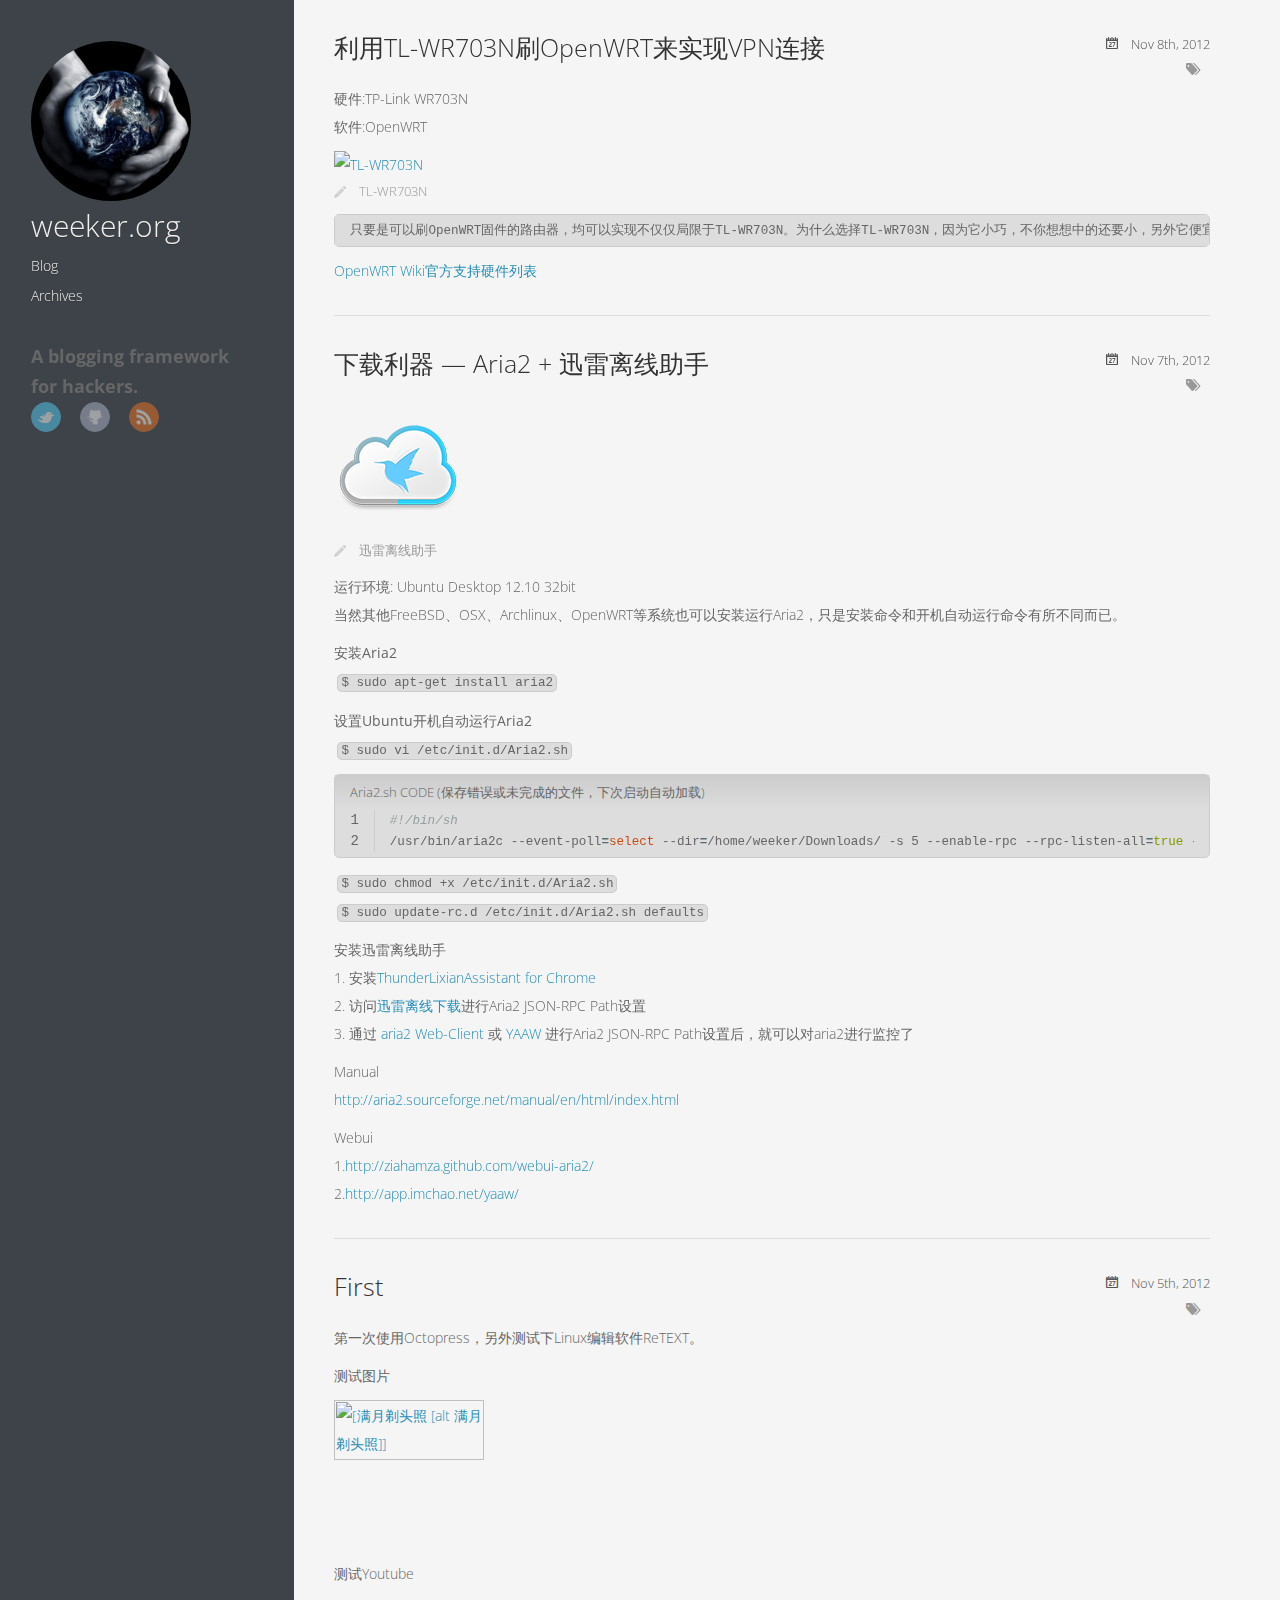
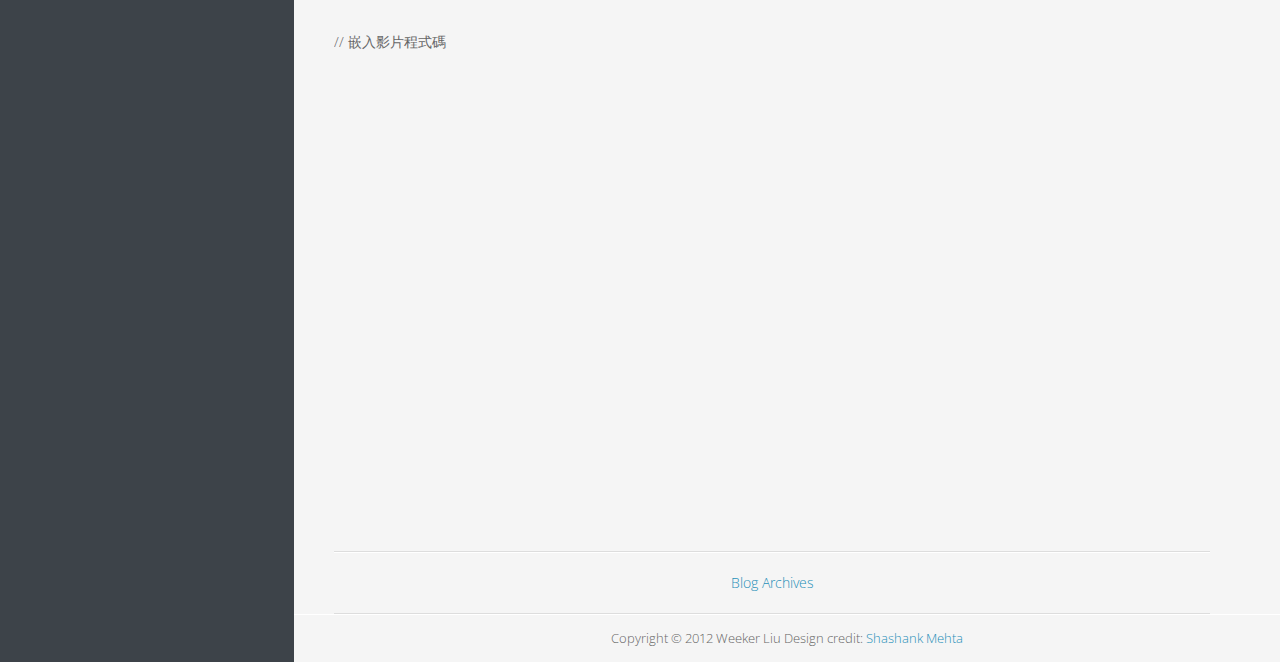
==== index.html @ 1b5131a6 "Site updated at 2012-11-08 07:40:42 UTC" ====
<!DOCTYPE HTML>
<html>
<head>
	<meta charset="utf-8">
	<title>weeker.org</title>
	<meta name="author" content="Weeker Liu">

	
	<meta name="description" content=" 硬件:TP-Link WR703N
软件:OpenWRT 只要是可以刷OpenWRT固件的路由器，均可以实现不仅仅局限于TL-WR703N。为什么选择TL-WR703N，因为它小巧，不你想想中的还要小，另外它便宜只要99RMB。 OpenWRT Wiki官方支持硬件列表 ">
	
	<meta name="viewport" content="width=device-width, initial-scale=1, maximum-scale=1">

	<link href="/atom.xml" rel="alternate" title="weeker.org" type="application/atom+xml">
	<link rel="canonical" href="">
	<link href="/favicon.png" rel="shortcut icon">
	<link href="/stylesheets/screen.css" media="screen, projection" rel="stylesheet" type="text/css">
	<!--[if lt IE 9]><script src="//html5shiv.googlecode.com/svn/trunk/html5.js"></script><![endif]-->
	<script src="//ajax.googleapis.com/ajax/libs/jquery/1.7.2/jquery.min.js"></script>
	<link href='http://fonts.googleapis.com/css?family=Open+Sans:400italic,400,700' rel='stylesheet' type='text/css'>
	
</head>

<body>
	<div class="container">
		<div class="left-col">
			<header id="header" class="inner"><div class="profilepic">	
	<img src="/images/dp.jpg" alt="Profile Picture" style="width: 160px;">
</div>
<h1><a href="/">weeker.org</a></h1>
<nav id="main-nav"><ul class="main">
	<li><a href="/">Blog</a></li>
	<li><a href="/blog/archives">Archives</a></li>
</ul>
</nav>
<br/>
<h3 class="alignleft">A blogging framework for hackers.</h3>
<nav id="sub-nav" class="alignright">
	<div class="social">
		
		
		
		<a class="twitter" href="http://twitter.com/weeker" title="Twitter">Twitter</a>
		
		
		<a class="github" href="https://github.com/Weeker" title="GitHub">GitHub</a>
		
		
		
		
		
		<a class="rss" href="/atom.xml" title="RSS">RSS</a>
		
	</div>
</nav>

</header>
		</div>		
		<div class="mid-col">
			
				
			
			<div class="mid-col-container">
				<div id="content" class="inner">


    <article class="post">
	<div class="meta">
		<div class="date">








  


<time datetime="2012-11-08T15:05:00+08:00" pubdate data-updated="true">Nov 8<span>th</span>, 2012</time></div>
		<div class="tags">

</div>
		
	</div>
	<h1 class="title"><a href="/blog/2012/11/08/openwrt-on-tl-wr703n/">利用TL-WR703N刷OpenWRT来实现VPN连接</a></h1>
	<div class="entry-content">
		<p>硬件:TP-Link WR703N<br/>
软件:OpenWRT</p>

<p><img src="http://www.tp-link.com.cn/pages/images/products/532px/stereo/TL-WR703N.jpg" alt="TL-WR703N" /></p>

<pre><code>只要是可以刷OpenWRT固件的路由器，均可以实现不仅仅局限于TL-WR703N。为什么选择TL-WR703N，因为它小巧，不你想想中的还要小，另外它便宜只要99RMB。
</code></pre>

<p><a href="http://wiki.openwrt.org/toh/start/">OpenWRT Wiki官方支持硬件列表</a></p>

		
		
	</div>

</article>


    <article class="post">
	<div class="meta">
		<div class="date">








  


<time datetime="2012-11-07T12:37:00+08:00" pubdate data-updated="true">Nov 7<span>th</span>, 2012</time></div>
		<div class="tags">

</div>
		
	</div>
	<h1 class="title"><a href="/blog/2012/11/07/aria2-thunderlixianassistant/">下载利器 &#8212; Aria2 + 迅雷离线助手</a></h1>
	<div class="entry-content">
		<p><img src="/images/blog/ThunderLixianAssistant_logo128.png" alt="迅雷离线助手" /></p>

<p>运行环境: Ubuntu Desktop 12.10 32bit<br/>
  当然其他FreeBSD、OSX、Archlinux、OpenWRT等系统也可以安装运行Aria2，只是安装命令和开机自动运行命令有所不同而已。</p>

<p><b>安装Aria2</b><br/>
<code>$ sudo apt-get install aria2</code></p>

<p><b>设置Ubuntu开机自动运行Aria2</b><br/>
<code>$ sudo vi /etc/init.d/Aria2.sh</code></p>

<figure class='code'><figcaption><span>Aria2.sh CODE (保存错误或未完成的文件，下次启动自动加载) </span></figcaption>
 <div class="highlight"><table><tr><td class="gutter"><pre class="line-numbers"><span class='line-number'>1</span>
<span class='line-number'>2</span>
</pre></td><td class='code'><pre><code class='sh'><span class='line'><span class="c">#!/bin/sh</span>
</span><span class='line'>/usr/bin/aria2c --event-poll<span class="o">=</span><span class="k">select</span> --dir<span class="o">=</span>/home/weeker/Downloads/ -s 5 --enable-rpc --rpc-listen-all<span class="o">=</span><span class="nb">true</span> --rpc-allow-origin-all -c -D --save-session<span class="o">=</span>/home/weeker/Downloads/aria2.session --input-file<span class="o">=</span>/home/weeker/Downloads/aria2.session
</span></code></pre></td></tr></table></div></figure>


<p><code>$ sudo chmod +x /etc/init.d/Aria2.sh</code> <br/>
<code>$ sudo update-rc.d /etc/init.d/Aria2.sh defaults</code></p>

<p><b>安装迅雷离线助手</b><br/>
1. 安装<a href="https://chrome.google.com/webstore/detail/thunderlixianassistant/eehlmkfpnagoieibahhcghphdbjcdmen">ThunderLixianAssistant for Chrome</a><br/>
2. 访问<a href="http://cloud.vip.xunlei.com/">迅雷离线下载</a>进行Aria2 JSON-RPC Path设置<br/>
3. 通过 <a href="http://ziahamza.github.com/webui-aria2/">aria2 Web-Client</a> 或 <a href="http://app.imchao.net/yaaw/">YAAW</a> 进行Aria2 JSON-RPC Path设置后，就可以对aria2进行监控了</p>

<p>Manual<br/>
<a href="http://aria2.sourceforge.net/manual/en/html/index.html">http://aria2.sourceforge.net/manual/en/html/index.html</a></p>

<p>Webui<br/>
1.<a href="http://ziahamza.github.com/webui-aria2/">http://ziahamza.github.com/webui-aria2/</a><br/>
2.<a href="http://app.imchao.net/yaaw/">http://app.imchao.net/yaaw/</a></p>

		
		
	</div>

</article>


    <article class="post">
	<div class="meta">
		<div class="date">








  


<time datetime="2012-11-05T12:13:00+08:00" pubdate data-updated="true">Nov 5<span>th</span>, 2012</time></div>
		<div class="tags">

</div>
		
	</div>
	<h1 class="title"><a href="/blog/2012/11/05/first/">First</a></h1>
	<div class="entry-content">
		<p>第一次使用Octopress，另外测试下Linux编辑软件ReTEXT。</p>

<p>测试图片</p>

<p><img src="http://pbs.twimg.com/media/A650kHsCAAAttLq.jpg" width="150" height="150" title="[满月剃头照 [alt 满月剃头照]]" ></p>

<p>测试Youtube</p>

<div class="video-container">
    // 嵌入影片程式碼        
    <iframe width="560" height="315" src="http://www.youtube.com/embed/5l4D2tn_-kQ" frameborder="0" allowfullscreen></iframe>
</div>


		
		
	</div>

</article>

<nav id="pagenavi">
    
    
    <div class="center"><a href="/blog/archives">Blog Archives</a></div>
</nav></div>
			</div>
			<footer id="footer" class="inner">Copyright &copy; 2012

    Weeker Liu


Design credit: <a href="http://shashankmehta.in/archive/2012/greyshade.html">Shashank Mehta</a></footer>
			<script src="/javascripts/slash.js"></script>
<script src="/javascripts/jquery.fancybox.pack.js"></script>
<script type="text/javascript">
(function($){
	$('.fancybox').fancybox();
})(jQuery);
</script> <!-- Delete or comment this line to disable Fancybox -->




	<script type="text/javascript">
		var _gaq = _gaq || [];
		_gaq.push(['_setAccount', 'UA-36156914-1']);
		_gaq.push(['_trackPageview']);

		(function() {
			var ga = document.createElement('script'); ga.type = 'text/javascript'; ga.async = true;
			ga.src = ('https:' == document.location.protocol ? 'https://ssl' : 'http://www') + '.google-analytics.com/ga.js';
			var s = document.getElementsByTagName('script')[0]; s.parentNode.insertBefore(ga, s);
		})();
	</script>



		</div>
	</div>
</body>
</html>
---- stylesheets/screen.css ----
@font-face{font-family:'FontAwesome';src:url("/font/fontawesome-webfont.eot");src:url("/font/fontawesome-webfont.eot?#iefix") format("embedded-opentype"),url("/font/fontawesome-webfont.woff") format("woff"),url("/font/fontawesome-webfont.ttf") format("truetype"),url("/font/fontawesome-webfont.svgz#FontAwesomeRegular") format("svg"),url("/font/fontawesome-webfont.svg#FontAwesomeRegular") format("svg");font-weight:normal;font-style:normal}*{margin:0;padding:0}body{font-family:"HelveticaNeue-Light","Helvetica Neue Light","Helvetica Neue",Helvetica,Arial,sans-serif;font-weight:300;font-size:14px;background:#eee;color:#666}@media screen and (max-width: 1040px){body{margin:0 20px}}@media screen and (max-width: 600px){body{font-size:13px}}h1{font-size:1.8em}h2{font-size:1.5em}h3{font-size:1.3em}a{text-decoration:none;outline-width:0;color:#258fb8}.alignleft{float:left}.alignright{float:right}.clearfix{*zoom:1}.clearfix:after{content:"";display:table;clear:both}.inner{width:1000px;margin:0 auto}@media screen and (max-width: 1040px){.inner{width:100%}}.pullquote-right:before,.pullquote-left:before{padding:0;border:none;content:attr(data-pullquote);float:right;width:45%;margin:.5em 0 1em 1.5em;position:relative;top:7px;font-size:1.4em;line-height:1.45em}.pullquote-left:before{float:left;margin:.5em 1.5em 1em 0}#header{height:30px;padding:30px 0;border-bottom:1px solid #ddd;line-height:30px}@media screen and (max-width: 1040px){#header{height:auto;position:relative;padding-bottom:10px}}#header a{color:#666;-webkit-transition:color 0.3s;-moz-transition:color 0.3s;-o-transition:color 0.3s;transition:color 0.3s}#header a:hover{color:#258fb8}#header h1{float:left;font-weight:300;font-size:30px}@media screen and (max-width: 1040px){#header h1{float:none}}#main-nav{float:left;margin-left:30px}@media screen and (max-width: 1040px){#main-nav{float:none;margin-left:0;margin-top:15px}}@media screen and (max-width: 600px){#main-nav>ul{display:none}}#main-nav>ul>li{margin-left:50px;display:-moz-inline-stack;display:inline-block;vertical-align:middle;*vertical-align:auto;zoom:1;*display:inline}@media screen and (max-width: 1040px){#main-nav>ul>li{margin-left:0;margin-right:50px}#main-nav>ul>li:last-of-type{margin-right:0}}#main-nav>ul>li:hover>a{color:#258fb8}#main-nav>ul>li>a{padding:38px 0;margin-top:-38px}#main-nav>ul>li>a:after{content:"\f078";color:#ccc;font:12px FontAwesome;padding-left:10px}#main-nav>ul>li>a:only-child:after{content:""}@media screen and (max-width: 1040px){#main-nav>ul>li>a{padding:18px 0}}#main-nav>ul ul{position:absolute;top:60px;left:-15px;z-index:10;white-space:nowrap;background:#ddd;border:1px solid #ccc;list-style:none;display:none;-webkit-box-shadow:0 4px 8px rgba(0,0,0,0.1);-moz-box-shadow:0 4px 8px rgba(0,0,0,0.1);box-shadow:0 4px 8px rgba(0,0,0,0.1);-webkit-border-radius:0 0 5px 5px;-moz-border-radius:0 0 5px 5px;-ms-border-radius:0 0 5px 5px;-o-border-radius:0 0 5px 5px;border-radius:0 0 5px 5px}@media screen and (max-width: 1040px){#main-nav>ul ul{top:40px}}#main-nav>ul ul ul{-webkit-border-radius:0 5px 5px 5px;-moz-border-radius:0 5px 5px 5px;-ms-border-radius:0 5px 5px 5px;-o-border-radius:0 5px 5px 5px;border-radius:0 5px 5px 5px}#main-nav>ul ul li{border-top:1px solid #eee;border-bottom:1px solid #ccc}#main-nav>ul ul li:hover{background:#d5d5d5}#main-nav>ul ul li:first-of-type{border-top:none}#main-nav>ul ul li:first-of-type ul{-webkit-border-radius:0 0 5px 5px;-moz-border-radius:0 0 5px 5px;-ms-border-radius:0 0 5px 5px;-o-border-radius:0 0 5px 5px;border-radius:0 0 5px 5px}#main-nav>ul ul li:last-of-type{border-bottom:none}#main-nav>ul ul li>a{display:block;padding:5px 15px}#main-nav>ul ul li>a:after{content:"\f054";color:#999;font:12px FontAwesome;padding-left:10px}#main-nav>ul ul li>a:hover{color:#666}#main-nav>ul ul li>a:only-child:after{content:""}#main-nav>ul ul ul{top:0;left:100%}#main-nav>ul li{position:relative}#main-nav>ul li:hover>ul{display:block}#main-nav select{display:none;margin-bottom:10px}@media screen and (max-width: 600px){#main-nav select{display:block}}#mobile-nav{display:none;height:37px;position:relative}@media screen and (max-width: 600px){#mobile-nav{display:block}}#mobile-nav a{display:block}#mobile-nav .button{cursor:pointer}#mobile-nav .container{display:none}#mobile-nav .menu{position:relative;width:100%}#mobile-nav .menu .button{background:#f2f2f2;border:1px solid #ddd;color:#999;padding:0 60px 0 10px;position:relative;-webkit-border-radius:5px;-moz-border-radius:5px;-ms-border-radius:5px;-o-border-radius:5px;border-radius:5px}#mobile-nav .menu .button:hover{color:#999}#mobile-nav .menu .button.on{color:#666;-webkit-border-radius:5px 5px 5px 0;-moz-border-radius:5px 5px 5px 0;-ms-border-radius:5px 5px 5px 0;-o-border-radius:5px 5px 5px 0;border-radius:5px 5px 5px 0}#mobile-nav .menu .button.on:before{content:"\f077"}#mobile-nav .menu .button:before{content:"\f078";color:#ddd;font:16px FontAwesome;line-height:30px;position:absolute;top:0;right:40px}#mobile-nav .menu .container{background:#f2f2f2;border:1px solid #ddd;border-top:none;position:absolute;top:31px;z-index:1;-webkit-border-radius:0 0 5px 5px;-moz-border-radius:0 0 5px 5px;-ms-border-radius:0 0 5px 5px;-o-border-radius:0 0 5px 5px;border-radius:0 0 5px 5px}#mobile-nav .menu .container ul{list-style:none}#mobile-nav .menu .container ul ul{margin-left:20px}#mobile-nav .menu .container a{padding:0 10px}#mobile-nav .search{position:absolute;top:0;right:0}#mobile-nav .search .button{background:#ddd;width:30px;height:30px;position:absolute;top:1px;right:-1px;-webkit-border-radius:0 5px 5px 0;-moz-border-radius:0 5px 5px 0;-ms-border-radius:0 5px 5px 0;-o-border-radius:0 5px 5px 0;border-radius:0 5px 5px 0}#mobile-nav .search .button:before{content:"\f002";color:#f2f2f2;font:20px FontAwesome;line-height:30px;position:absolute;top:0;left:7px}#mobile-nav .search .button.on{background:#ccc}#mobile-nav .search .button.on:before{content:"\f00d"}#mobile-nav .search .container{position:absolute;right:51px;z-index:1}#mobile-nav .search input[type="text"]{background:#fff;border:1px solid #ddd;border-right:none;color:#999;font:13px "HelveticaNeue-Light","Helvetica Neue Light","Helvetica Neue",Helvetica,Arial,sans-serif;height:30px;width:100%;padding:0 10px;-webkit-border-radius:5px 0 0 5px;-moz-border-radius:5px 0 0 5px;-ms-border-radius:5px 0 0 5px;-o-border-radius:5px 0 0 5px;border-radius:5px 0 0 5px}@media screen and (max-width: 1040px){#sub-nav{position:absolute;top:30px;right:0}}@media screen and (max-width: 600px){#sub-nav{display:none}}#sub-nav .search{float:left;margin-top:1px;position:relative}@media screen and (max-width: 1040px){#sub-nav .search{float:none;margin-top:15px}}#sub-nav .search:before{content:"\f002";color:#ccc;font:18px FontAwesome;line-height:30px;position:absolute;top:0;right:125px}#sub-nav .search input[type="text"]{background:#f2f2f2;color:#999;border:1px solid #ddd;font:13px "HelveticaNeue-Light","Helvetica Neue Light","Helvetica Neue",Helvetica,Arial,sans-serif;padding:6px 15px 6px 35px;width:100px;-webkit-transition:0.3s;-moz-transition:0.3s;-o-transition:0.3s;transition:0.3s;-webkit-border-radius:15px;-moz-border-radius:15px;-ms-border-radius:15px;-o-border-radius:15px;border-radius:15px}#sub-nav .search input[type="text"]:focus,#sub-nav .search input[type="text"]:active{background:#fff;border-top:1px solid #ccc;color:#666;outline:none}#sub-nav .social{float:left;margin-right:15px}@media screen and (max-width: 1040px){#sub-nav .social{float:none;margin-right:0}#sub-nav .social a:last-of-type{margin-right:0}}#sub-nav .social a{-webkit-border-radius:50%;-moz-border-radius:50%;-ms-border-radius:50%;-o-border-radius:50%;border-radius:50%;display:-moz-inline-stack;display:inline-block;vertical-align:middle;*vertical-align:auto;zoom:1;*display:inline;text-indent:-9999px;margin-right:15px;opacity:0.5;width:28px;height:28px;-webkit-transition:0.3s;-moz-transition:0.3s;-o-transition:0.3s;transition:0.3s}#sub-nav .social a:hover{opacity:1}#sub-nav .social a.facebook{background:url('/images/social/facebook.png?1352357771') center no-repeat #3b5998;border:1px solid #3B5998}#sub-nav .social a.facebook:hover{border:1px solid #2d4373}#sub-nav .social a.google{background:url('/images/social/google.png?1352357771') center no-repeat #c83d20;border:1px solid #C83D20}#sub-nav .social a.google:hover{border:1px solid #9c3019}#sub-nav .social a.twitter{background:url('/images/social/twitter.png?1352357771') center no-repeat #55cff8;border:1px solid #55CFF8}#sub-nav .social a.twitter:hover{border:1px solid #24c1f6}#sub-nav .social a.github{background:url('/images/social/github.png?1352357771') center no-repeat #afb6ca;border:1px solid #afb6ca}#sub-nav .social a.github:hover{border:1px solid #909ab6}#sub-nav .social a.linkedin{background:url('/images/social/linkedin.png?1352357771') center no-repeat #005a87;border:1px solid #005A87}#sub-nav .social a.linkedin:hover{border:1px solid #003854}#sub-nav .social a.pinterest{background:url('/images/social/pinterest.png?1352357771') center no-repeat #be4037;border:1px solid #be4037}#sub-nav .social a.pinterest:hover{border:1px solid #96332c}#sub-nav .social a.delicious{background:url('/images/social/delicious.png?1352357771') center no-repeat #3271cb;border:1px solid #3271cb}#sub-nav .social a.delicious:hover{border:1px solid #285aa2}#sub-nav .social a.rss{background:url('/images/social/rss.png?1352357771') center no-repeat #ef7522;border:1px solid #EF7522}#sub-nav .social a.rss:hover{border:1px solid #cf5d0f}#pagenavi{padding:20px 0;height:20px;line-height:20px;position:relative;border-top:1px solid #fff;border-bottom:1px solid #ddd}#pagenavi a:hover{text-decoration:underline}#pagenavi .prev,#pagenavi .next{position:absolute}#pagenavi .prev{padding-left:30px;left:0}#pagenavi .prev:before{content:"\f060";font:1.3em FontAwesome;position:absolute;left:0}#pagenavi .next{padding-right:30px;right:0}#pagenavi .next:before{content:"\f061";font:1.3em FontAwesome;position:absolute;right:0}#pagenavi .center{text-align:center;width:100%;display:block}@media screen and (max-width: 400px){#pagenavi .center{display:none}}article{border-bottom:1px solid #ddd;border-top:1px solid #fff;padding:30px 0;position:relative}@media screen and (max-width: 800px){article{padding-bottom:15px}}@media screen and (max-width: 600px){article{padding:15px 0}}article h1.title{font-weight:300;line-height:35px;margin-bottom:20px}article h1.title a{color:#666}article .entry-content{line-height:2;text-align:justify}article .entry-content a:hover{text-decoration:underline}article .entry-content .more-link{display:block;margin-top:16px;padding-left:30px;position:relative}article .entry-content .more-link:before{content:"\f061";font:1.3em FontAwesome;line-height:1.6em;position:absolute;left:0}article .entry-content p,article .entry-content blockquote,article .entry-content ul,article .entry-content ol,article .entry-content dl,article .entry-content table,article .entry-content iframe,article .entry-content h1,article .entry-content h2,article .entry-content h3,article .entry-content h4,article .entry-content h5,article .entry-content h6,article .entry-content .video-container{margin-top:10px}article .entry-content ul,article .entry-content ol,article .entry-content dl{margin-left:20px}article .entry-content ul ul,article .entry-content ul ol,article .entry-content ul dl,article .entry-content ol ul,article .entry-content ol ol,article .entry-content ol dl,article .entry-content dl ul,article .entry-content dl ol,article .entry-content dl dl{margin-top:0}article .entry-content strong{font-weight:bold}article .entry-content em{font-style:italic}article .entry-content p{margin-top:10px}article .entry-content h2{font-weight:300;border-bottom:1px solid #ddd;position:relative}article .entry-content h2:before{content:"";position:absolute;bottom:-2px;border-bottom:1px solid #fff;width:100%}article .entry-content img,article .entry-content video{max-width:100%;height:auto}article .entry-content blockquote{background:#ddd;border-left:5px solid #ccc;padding:15px 20px;margin-top:10px}article .entry-content blockquote>p:first-of-type{margin-top:0}article .entry-content iframe{border:none}article .entry-content table{background:#ddd;border:1px solid #ccc;border-spacing:0;margin-top:10px}article .entry-content table th{background:#ccc;padding:0 15px}article .entry-content table td{text-align:center}article .entry-content table tr:nth-of-type(2n){background:#d5d5d5}article .entry-content .caption{display:block;font-size:0.9em;color:#999;padding-left:25px;position:relative}article .entry-content .caption:before{content:"\f040";color:#ccc;font:1.3em FontAwesome;line-height:1.6em;position:absolute;left:0}article .entry-content .video-container{position:relative;padding-bottom:56.25%;padding-top:30px;height:0;overflow:hidden}article .entry-content .video-container iframe,article .entry-content .video-container object,article .entry-content .video-container embed{position:absolute;top:0;left:0;width:100%;height:100%;margin-top:0}.share{padding:15px 0;border-top:1px solid #fff;border-bottom:1px solid #ddd}.post h1.title,.post .entry-content{margin-left:200px}@media screen and (max-width: 800px){.post h1.title,.post .entry-content{margin-left:0}}.post .meta{position:absolute;top:85px;line-height:2;font-size:0.9em;color:#999;width:170px}@media screen and (max-width: 800px){.post .meta{margin-top:15px;position:static;width:auto}}.post .meta a{color:#999;-webkit-transition:0.3s;-moz-transition:0.3s;-o-transition:0.3s;transition:0.3s}.post .meta a:hover{color:#666}.post .meta .date,.post .meta .tags,.post .meta .comments{padding-left:30px;position:relative}.post .meta .date:before,.post .meta .tags:before,.post .meta .comments:before{color:#ccc;font:1.3em FontAwesome;line-height:1.6em;position:absolute;left:0}@media screen and (max-width: 800px){.post .meta .date,.post .meta .tags,.post .meta .comments{display:-moz-inline-stack;display:inline-block;vertical-align:middle;*vertical-align:auto;zoom:1;*display:inline;margin-right:30px}}.post .meta .date:before{content:"\f073"}.post .meta .tags:before{content:"\f02c"}.post .meta .comments:before{content:"\f075"}.archives{position:relative}.archives:last-of-type:before{content:"";position:absolute;bottom:0;width:200px;border-top:1px solid #ddd}.archives .year{line-height:35px;width:200px;position:absolute;top:0;padding-top:15px;border-top:1px solid #fff}.archives .year:before{content:"";position:absolute;top:-2px;width:100%;border-top:1px solid #ddd}@media screen and (max-width: 600px){.archives .year{position:relative;width:100%}}.archives article{margin-left:200px;padding:15px 0}@media screen and (max-width: 600px){.archives article{margin-left:0}.archives article:first-of-type{border-top:none;padding-top:30px}}.archives article .title{margin-bottom:0}.archives article .meta{color:#999;font-size:0.9em;line-height:2;margin-top:15px}@media screen and (max-width: 600px){.archives article .meta{display:none}}.archives article .meta span{margin-right:30px;display:-moz-inline-stack;display:inline-block;vertical-align:middle;*vertical-align:auto;zoom:1;*display:inline}.archives article .meta span:before{color:#ccc;font:1.3em FontAwesome;padding-right:10px}.archives article .meta a{color:#999;-webkit-transition:0.3s;-moz-transition:0.3s;-o-transition:0.3s;transition:0.3s}.archives article .meta a:hover{color:#666}.archives article .meta .date:before{content:"\f073"}.archives article .meta .tags:before{content:"\f02c"}.archives article .meta .comments:before{content:"\f075"}#comment{padding:30px 0;border-top:1px solid #fff;border-bottom:1px solid #ddd}#comment h1.title{font-size:25px;font-weight:300;line-height:35px;margin-bottom:20px}footer{padding:15px 0;border-top:1px solid #fff;text-align:center;font-size:0.9em}article code,article pre{background:#ddd;border:1px solid #ccc;font-family:Menlo,Monaco,"Andale Mono","lucida console","Courier New",monospace}article code{font-size:0.9em;padding:1px 3px;margin:0 3px;-webkit-border-radius:5px;-moz-border-radius:5px;-ms-border-radius:5px;-o-border-radius:5px;border-radius:5px}article pre{font-size:1/0.9em;line-height:1.5;margin-top:10px;padding:5px 15px;overflow-x:auto;-webkit-border-radius:5px;-moz-border-radius:5px;-ms-border-radius:5px;-o-border-radius:5px;border-radius:5px}article pre code{background:none;border:none;padding:0;margin:0;-webkit-border-radius:0;-moz-border-radius:0;-ms-border-radius:0;-o-border-radius:0;border-radius:0}figure.code{background:#ddd;border:1px solid #ccc;margin-top:10px;padding:5px 15px;-webkit-border-radius:5px;-moz-border-radius:5px;-ms-border-radius:5px;-o-border-radius:5px;border-radius:5px}figure.code figcaption{font-size:0.9em;position:relative}figure.code figcaption span{margin:-5px -15px 0;padding:5px 15px;display:block;background:-webkit-gradient(linear, 50% 0%, 50% 100%, color-stop(0%, #cccccc), color-stop(100%, #dddddd));background:-webkit-linear-gradient(top, #cccccc,#dddddd);background:-moz-linear-gradient(top, #cccccc,#dddddd);background:-o-linear-gradient(top, #cccccc,#dddddd);background:linear-gradient(top, #cccccc,#dddddd)}figure.code figcaption span:empty{display:none}figure.code figcaption a{position:absolute;top:5px;right:0}figure.code code,figure.code pre{background:none;border:none;padding:0;margin:0;-webkit-border-radius:0;-moz-border-radius:0;-ms-border-radius:0;-o-border-radius:0;border-radius:0}figure.code .highlight{overflow-x:auto}figure.code .line-numbers{border-right:1px solid #ccc;font-family:Menlo,Monaco,"Andale Mono","lucida console","Courier New",monospace;padding-right:15px;text-align:right}figure.code table{border:none;text-align:left;margin-top:0}figure.code table td{text-align:left}figure.code td.code{width:100%;padding-left:15px;overflow-x:auto}.entry-content .gist{background:#ddd;color:#666;padding:30px 15px 5px;margin-top:10px;border:1px solid #ccc;position:relative;overflow:hidden;-webkit-border-radius:5px;-moz-border-radius:5px;-ms-border-radius:5px;-o-border-radius:5px;border-radius:5px}.entry-content .gist .gist-file{margin:0}.entry-content .gist .gist-file .gist-data{background:none;border:none}.entry-content .gist .gist-file .gist-data pre{font:0.9em Menlo,Monaco,"Andale Mono","lucida console","Courier New",monospace;line-height:1.5}.entry-content .gist .gist-file .gist-meta{font:300 0.9em "HelveticaNeue-Light","Helvetica Neue Light","Helvetica Neue",Helvetica,Arial,sans-serif;line-height:1.5;margin:0 -16px -6px;padding:5px 15px;background:-webkit-gradient(linear, 50% 0%, 50% 100%, color-stop(0%, #dddddd), color-stop(100%, #cccccc));background:-webkit-linear-gradient(top, #dddddd,#cccccc);background:-moz-linear-gradient(top, #dddddd,#cccccc);background:-o-linear-gradient(top, #dddddd,#cccccc);background:linear-gradient(top, #dddddd,#cccccc)}.entry-content .gist .gist-file .gist-meta a{color:#258fb8}.entry-content .gist .gist-file .gist-meta a:first-of-type{position:absolute;top:5px;right:15px;z-index:1}.entry-content .gist .gist-file .gist-meta a:nth-of-type(2){position:absolute;top:0;left:0;padding:5px 15px;width:100%;background:-webkit-gradient(linear, 50% 0%, 50% 100%, color-stop(0%, #cccccc), color-stop(100%, #dddddd));background:-webkit-linear-gradient(top, #cccccc,#dddddd);background:-moz-linear-gradient(top, #cccccc,#dddddd);background:-o-linear-gradient(top, #cccccc,#dddddd);background:linear-gradient(top, #cccccc,#dddddd)}figure.code .c,.gist-highlight .c{color:#93a1a1 !important;font-style:italic !important}figure.code .cm,.gist-highlight .cm{color:#93a1a1 !important;font-style:italic !important}figure.code .cp,.gist-highlight .cp{color:#93a1a1 !important;font-style:italic !important}figure.code .c1,.gist-highlight .c1{color:#93a1a1 !important;font-style:italic !important}figure.code .cs,.gist-highlight .cs{color:#93a1a1 !important;font-weight:bold !important;font-style:italic !important}figure.code .err,.gist-highlight .err{color:#dc322f !important;background:none !important}figure.code .k,.gist-highlight .k{color:#cb4b16 !important}figure.code .o,.gist-highlight .o{color:#586e75 !important;font-weight:bold !important}figure.code .p,.gist-highlight .p{color:#586e75 !important}figure.code .ow,.gist-highlight .ow{color:#2aa198 !important;font-weight:bold !important}figure.code .gd,.gist-highlight .gd{color:#586e75 !important;background-color:#f4c5b6 !important;display:inline-block}figure.code .gd .x,.gist-highlight .gd .x{color:#586e75 !important;background-color:#f1b1a4 !important;display:inline-block}figure.code .ge,.gist-highlight .ge{color:#586e75 !important;font-style:italic !important}figure.code .gh,.gist-highlight .gh{color:#93a1a1 !important}figure.code .gi,.gist-highlight .gi{color:#586e75 !important;background-color:#e5e3b5 !important;display:inline-block}figure.code .gi .x,.gist-highlight .gi .x{color:#586e75 !important;background-color:#cdd088 !important;display:inline-block}figure.code .gs,.gist-highlight .gs{color:#586e75 !important;font-weight:bold !important}figure.code .gu,.gist-highlight .gu{color:#6c71c4 !important}figure.code .kc,.gist-highlight .kc{color:#859900 !important;font-weight:bold !important}figure.code .kd,.gist-highlight .kd{color:#268bd2 !important}figure.code .kp,.gist-highlight .kp{color:#cb4b16 !important;font-weight:bold !important}figure.code .kr,.gist-highlight .kr{color:#d33682 !important;font-weight:bold !important}figure.code .kt,.gist-highlight .kt{color:#2aa198 !important}figure.code .n,.gist-highlight .n{color:#268bd2 !important}figure.code .na,.gist-highlight .na{color:#268bd2 !important}figure.code .nb,.gist-highlight .nb{color:#859900 !important}figure.code .nc,.gist-highlight .nc{color:#d33682 !important}figure.code .no,.gist-highlight .no{color:#b58900 !important}figure.code .nl,.gist-highlight .nl{color:#859900 !important}figure.code .ne,.gist-highlight .ne{color:#268bd2 !important;font-weight:bold !important}figure.code .nf,.gist-highlight .nf{color:#268bd2 !important;font-weight:bold !important}figure.code .nn,.gist-highlight .nn{color:#b58900 !important}figure.code .nt,.gist-highlight .nt{color:#268bd2 !important;font-weight:bold !important}figure.code .nx,.gist-highlight .nx{color:#b58900 !important}figure.code .vg,.gist-highlight .vg{color:#268bd2 !important}figure.code .vi,.gist-highlight .vi{color:#268bd2 !important}figure.code .nv,.gist-highlight .nv{color:#268bd2 !important}figure.code .mf,.gist-highlight .mf{color:#2aa198 !important}figure.code .m,.gist-highlight .m{color:#2aa198 !important}figure.code .mh,.gist-highlight .mh{color:#2aa198 !important}figure.code .mi,.gist-highlight .mi{color:#2aa198 !important}figure.code .s,.gist-highlight .s{color:#2aa198 !important}figure.code .sd,.gist-highlight .sd{color:#2aa198 !important}figure.code .s2,.gist-highlight .s2{color:#2aa198 !important}figure.code .se,.gist-highlight .se{color:#dc322f !important}figure.code .si,.gist-highlight .si{color:#268bd2 !important}figure.code .sr,.gist-highlight .sr{color:#2aa198 !important}figure.code .s1,.gist-highlight .s1{color:#2aa198 !important}#banner{color:#999;padding:30px 0;line-height:30px;text-align:center;position:relative;display:none;border-top:1px solid #fff;border-bottom:1px solid #ddd}#banner:hover a{color:#258fb8}#banner a{color:#999;-webkit-transition:0.3s;-moz-transition:0.3s;-o-transition:0.3s;transition:0.3s}#banner a:hover{text-decoration:underline}#banner small{position:absolute;right:0;bottom:0}#banner .loading{background:url('/images/loading_pacman.gif?1352357771') center no-repeat;text-indent:-9999px}#banner .container{height:30px;overflow:hidden;position:relative;display:none}#banner .container .feed{list-style:none;position:absolute;top:0;width:100%}#banner .container .feed li{position:relative}#banner .container .feed li small{position:absolute;right:0}/* fancyBox v2.0.6 fancyapps.com | fancyapps.com/fancybox/#license */.fancybox-tmp iframe,.fancybox-tmp object{vertical-align:top;padding:0;margin:0}.fancybox-wrap{position:absolute;top:0;left:0;z-index:8020}.fancybox-skin{position:relative;padding:0;margin:0;background:#f9f9f9;color:#444;text-shadow:none;-webkit-border-radius:4px;-moz-border-radius:4px;-ms-border-radius:4px;-o-border-radius:4px;border-radius:4px}.fancybox-opened{z-index:8030}.fancybox-opened .fancybox-skin{-webkit-box-shadow:0 10px 25px rgba(0,0,0,0.5);-moz-box-shadow:0 10px 25px rgba(0,0,0,0.5);box-shadow:0 10px 25px rgba(0,0,0,0.5)}.fancybox-outer,.fancybox-inner{padding:0;margin:0;position:relative;outline:none}.fancybox-inner{overflow:hidden}.fancybox-type-iframe .fancybox-inner{-webkit-overflow-scrolling:touch}.fancybox-error{color:#444;font:14px/20px "Helvetica Neue",Helvetica,Arial,sans-serif;margin:0;padding:10px}.fancybox-image,.fancybox-iframe{display:block;width:100%;height:100%;border:0;padding:0;margin:0;vertical-align:top}.fancybox-image{max-width:100%;max-height:100%}#fancybox-loading,.fancybox-close,.fancybox-prev span,.fancybox-next span{background-image:url('/images/fancybox/fancybox_sprite.png?1352357771')}#fancybox-loading{position:fixed;top:50%;left:50%;margin-top:-22px;margin-left:-22px;background-position:0 -108px;opacity:0.8;cursor:pointer;z-index:8020}#fancybox-loading div{width:44px;height:44px;background:url('/images/fancybox/fancybox_loading.gif?1352357771') center center no-repeat}.fancybox-close{position:absolute;top:-18px;right:-18px;width:36px;height:36px;cursor:pointer;z-index:8040}.fancybox-nav{position:absolute;top:0;width:40%;height:100%;cursor:pointer;background:transparent url('/images/fancybox/blank.gif?1352357771');-webkit-tap-highlight-color:rgba(0,0,0,0);z-index:8040}.fancybox-prev{left:0}.fancybox-next{right:0}.fancybox-nav span{position:absolute;top:50%;width:36px;height:34px;margin-top:-18px;cursor:pointer;z-index:8040;visibility:hidden}.fancybox-prev span{left:20px;background-position:0 -36px}.fancybox-next span{right:20px;background-position:0 -72px}.fancybox-nav:hover span{visibility:visible}.fancybox-tmp{position:absolute;top:-9999px;left:-9999px;padding:0;overflow:visible;visibility:hidden}#fancybox-overlay{position:absolute;top:0;left:0;overflow:hidden;display:none;z-index:8010;background:#000}#fancybox-overlay.overlay-fixed{position:fixed;bottom:0;right:0}.fancybox-title{visibility:hidden;font:normal 13px/20px "Helvetica Neue",Helvetica,Arial,sans-serif;position:relative;text-shadow:none;z-index:8050}.fancybox-opened .fancybox-title{visibility:visible}.fancybox-title-float-wrap{position:absolute;bottom:0;right:50%;margin-bottom:-35px;z-index:8030;text-align:center}.fancybox-title-float-wrap .child{display:inline-block;margin-right:-100%;padding:2px 20px;background:transparent;background:rgba(0,0,0,0.8);text-shadow:0 1px 2px #222;color:#FFF;font-weight:bold;line-height:24px;white-space:nowrap;-webkit-border-radius:15px;-moz-border-radius:15px;-ms-border-radius:15px;-o-border-radius:15px;border-radius:15px}.fancybox-title-outside-wrap{position:relative;margin-top:10px;color:#fff}.fancybox-title-inside-wrap{margin-top:10px}.fancybox-title-over-wrap{position:absolute;bottom:0;left:0;color:#fff;padding:10px;background:#000;background:rgba(0,0,0,0.8)}body{background:#3D4349;font-family:"Open Sans", "HelveticaNeue-Light","Helvetica Neue Light","Helvetica Neue",Helvetica,Arial,sans-serif}#header{height:auto;border-bottom:none}#header #sub-nav{float:none;position:relative}#header #sub-nav .social{float:none}#header #sub-nav .search{float:none}#header #sub-nav .search .alignright{float:none}#header h1{float:none}#header #main-nav{float:none;margin-left:0px}#header #main-nav ul li{margin-left:0px;display:block}#header #main-nav ul li a{padding:0px 0px}.container .credit-box{color:#AAA;font-size:.8em;position:fixed;bottom:20px;left:40px}.container .credit-box a{color:inherit;text-decoration:underline}.container .mid-col{float:right;width:77%;background:whitesmoke}.container .mid-col .mid-col-container{padding:0px 70px 0px 40px}.container .mid-col .mid-col-container #content{width:100%}.container .mid-col .mid-col-container #content article{border-top:none}.container .mid-col .mid-col-container #content article .title{margin-left:0px}.container .mid-col .mid-col-container #content article .entry-content{margin-left:0px}.container .mid-col .mid-col-container #content article .entry-content blockquote{border-left:5px solid color;background:#FCFCFC}.container .mid-col .mid-col-container #content article .meta{position:relative;float:right;top:0px;color:#555;text-align:right;width:auto}.container .mid-col .mid-col-container #content article .meta .date::before{color:#555;position:relative;margin-right:10px}.container .mid-col .mid-col-container #content article .meta .tags::before{color:#999;position:relative;margin-right:10px}.container .mid-col .mid-col-container #content article h1.title a{color:#333;-webkit-transition:color 0.3s;-moz-transition:color 0.3s;-o-transition:color 0.3s;transition:color 0.3s}.container .mid-col .mid-col-container #content article h1.title a:hover{color:color;-webkit-transition:color 0.3s;-moz-transition:color 0.3s;-o-transition:color 0.3s;transition:color 0.3s}.container .mid-col footer{width:100%}.container .left-col{width:16%;position:fixed}.container .left-col #header{width:100%;padding:20% 0% 0% 15%}.container .left-col #header #main-nav{margin-top:10px}.container .left-col #header .profilepic img{border-radius:50%;-moz-border-radius:50%;-webkit-border-radius:50%}.container .left-col #header a{color:#EFEFEF;text-shadow:0 1px #333}.container .left-col #header a:hover{color:color}.container .left-col #header #sub-nav{margin-top:10px}.container .left-col #header #sub-nav .search::before{left:10px}.container .left-col #header #sub-nav .social{margin-bottom:10px}.archives .title{font-size:1.2em}.archives article .meta{line-height:1.5em;margin-top:0}.archives article .meta span::before{padding-right:0}a{color:color}a:hover{color:color}@media screen and (max-width: 1040px){body{margin:0 0}}@media screen and (max-width: 700px){.container .credit-box{display:none}.container .left-col{position:relative;width:100%}.container .left-col #header{padding:40px 0px;text-align:center}.container .left-col #header #sub-nav{display:block}.container .left-col #header #main-nav ul{display:block}.container .left-col #header #main-nav ul li{display:inline;margin-right:10px}.container .mid-col{float:none;width:100%}.container .mid-col .mid-col-container{padding:15px 15px}.container .mid-col .mid-col-container #content article .meta{float:none}}
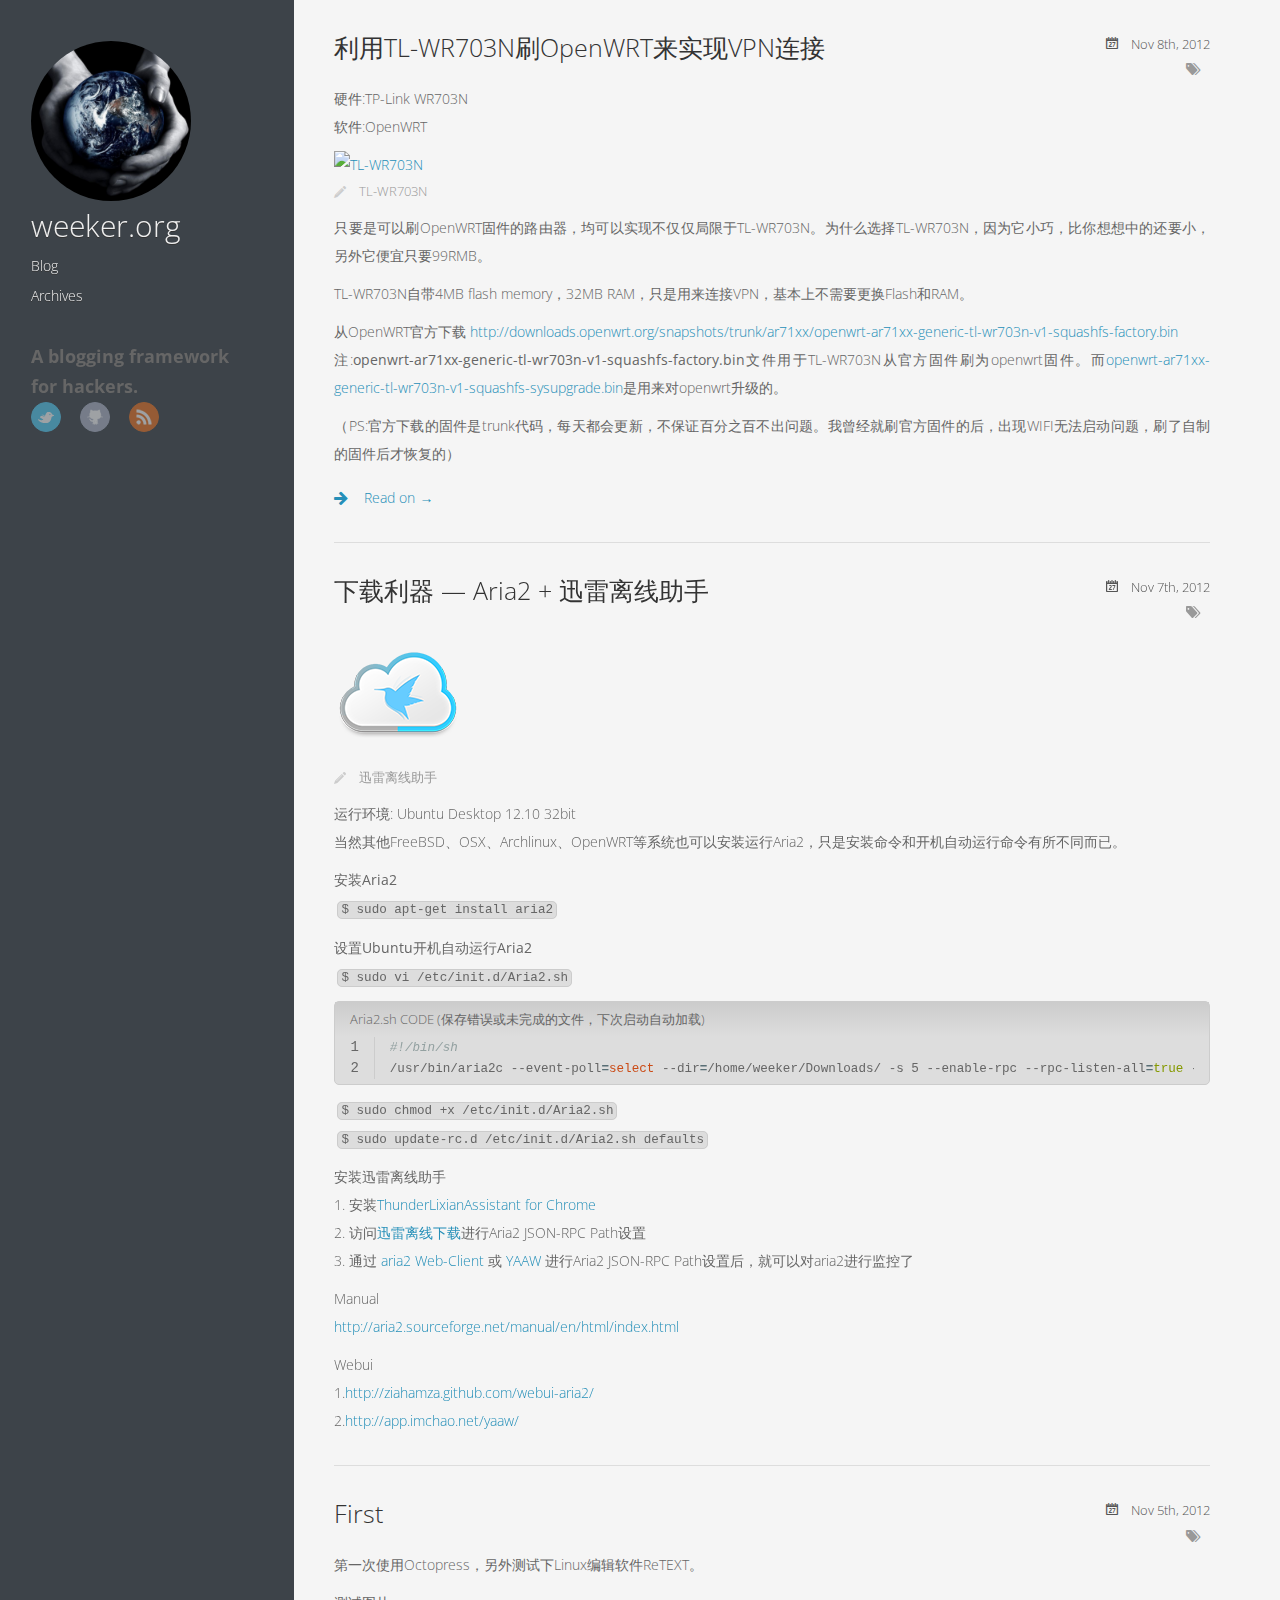
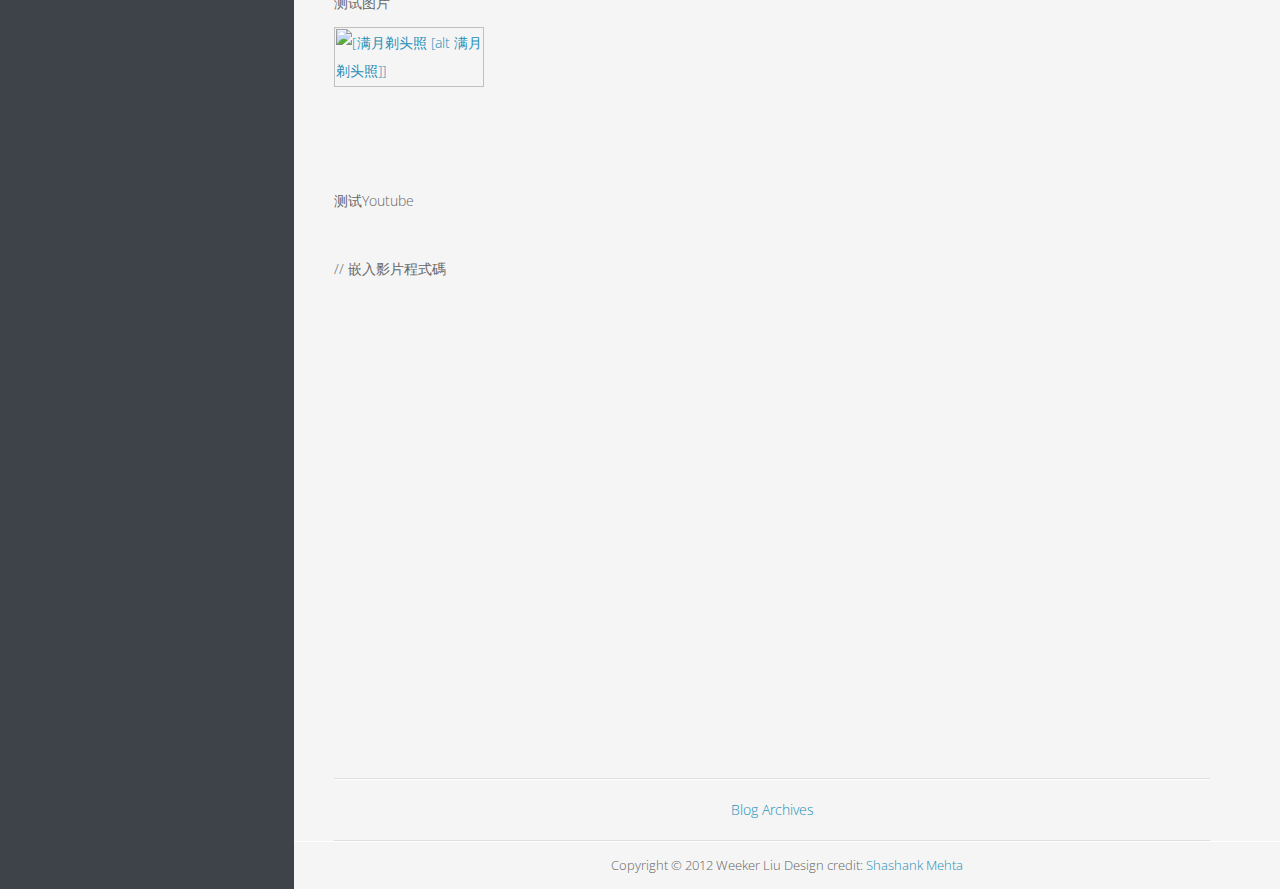
==== commit e70f0ede: "Site updated at 2012-11-08 08:25:21 UTC" ====
--- a/index.html
+++ b/index.html
@@ -7,8 +7,8 @@
 	<meta name="author" content="Weeker Liu">
 
 	
-	<meta name="description" content=" 硬件:TP-Link WR703N
-软件:OpenWRT 只要是可以刷OpenWRT固件的路由器，均可以实现不仅仅局限于TL-WR703N。为什么选择TL-WR703N，因为它小巧，不你想想中的还要小，另外它便宜只要99RMB。 OpenWRT Wiki官方支持硬件列表 ">
+	<meta name="description" content="硬件:TP-Link WR703N
+软件:OpenWRT 只要是可以刷OpenWRT固件的路由器，均可以实现不仅仅局限于TL-WR703N。为什么选择TL-WR703N，因为它小巧，比你想想中的还要小，另外它便宜只要99RMB。 TL-WR703N自带4MB flash memory，32MB &hellip;">
 	
 	<meta name="viewport" content="width=device-width, initial-scale=1, maximum-scale=1">
 
@@ -92,13 +92,18 @@
 
 <p><img src="http://www.tp-link.com.cn/pages/images/products/532px/stereo/TL-WR703N.jpg" alt="TL-WR703N" /></p>
 
-<pre><code>只要是可以刷OpenWRT固件的路由器，均可以实现不仅仅局限于TL-WR703N。为什么选择TL-WR703N，因为它小巧，不你想想中的还要小，另外它便宜只要99RMB。
-</code></pre>
-
-<p><a href="http://wiki.openwrt.org/toh/start/">OpenWRT Wiki官方支持硬件列表</a></p>
-
-		
-		
+<p>只要是可以刷OpenWRT固件的路由器，均可以实现不仅仅局限于TL-WR703N。为什么选择TL-WR703N，因为它小巧，比你想想中的还要小，另外它便宜只要99RMB。</p>
+
+<p>TL-WR703N自带4MB flash memory，32MB RAM，只是用来连接VPN，基本上不需要更换Flash和RAM。</p>
+
+<p>从OpenWRT官方下载 <a href="http://downloads.openwrt.org/snapshots/trunk/ar71xx/openwrt-ar71xx-generic-tl-wr703n-v1-squashfs-factory.bin">http://downloads.openwrt.org/snapshots/trunk/ar71xx/openwrt-ar71xx-generic-tl-wr703n-v1-squashfs-factory.bin</a><br/>
+注:<b>openwrt-ar71xx-generic-tl-wr703n-v1-squashfs-factory.bin</b>文件用于TL-WR703N从官方固件刷为openwrt固件。而<a href="http://downloads.openwrt.org/snapshots/trunk/ar71xx/openwrt-ar71xx-generic-tl-wr703n-v1-squashfs-sysupgrade.bin">openwrt-ar71xx-generic-tl-wr703n-v1-squashfs-sysupgrade.bin</a>是用来对openwrt升级的。</p>
+
+<p>（PS:官方下载的固件是trunk代码，每天都会更新，不保证百分之百不出问题。我曾经就刷官方固件的后，出现WIFI无法启动问题，刷了自制的固件后才恢复的）</p>
+
+
+		
+		<a href="/blog/2012/11/08/openwrt-on-tl-wr703n/" class="more-link">Read on &rarr;</a>
 	</div>
 
 </article>
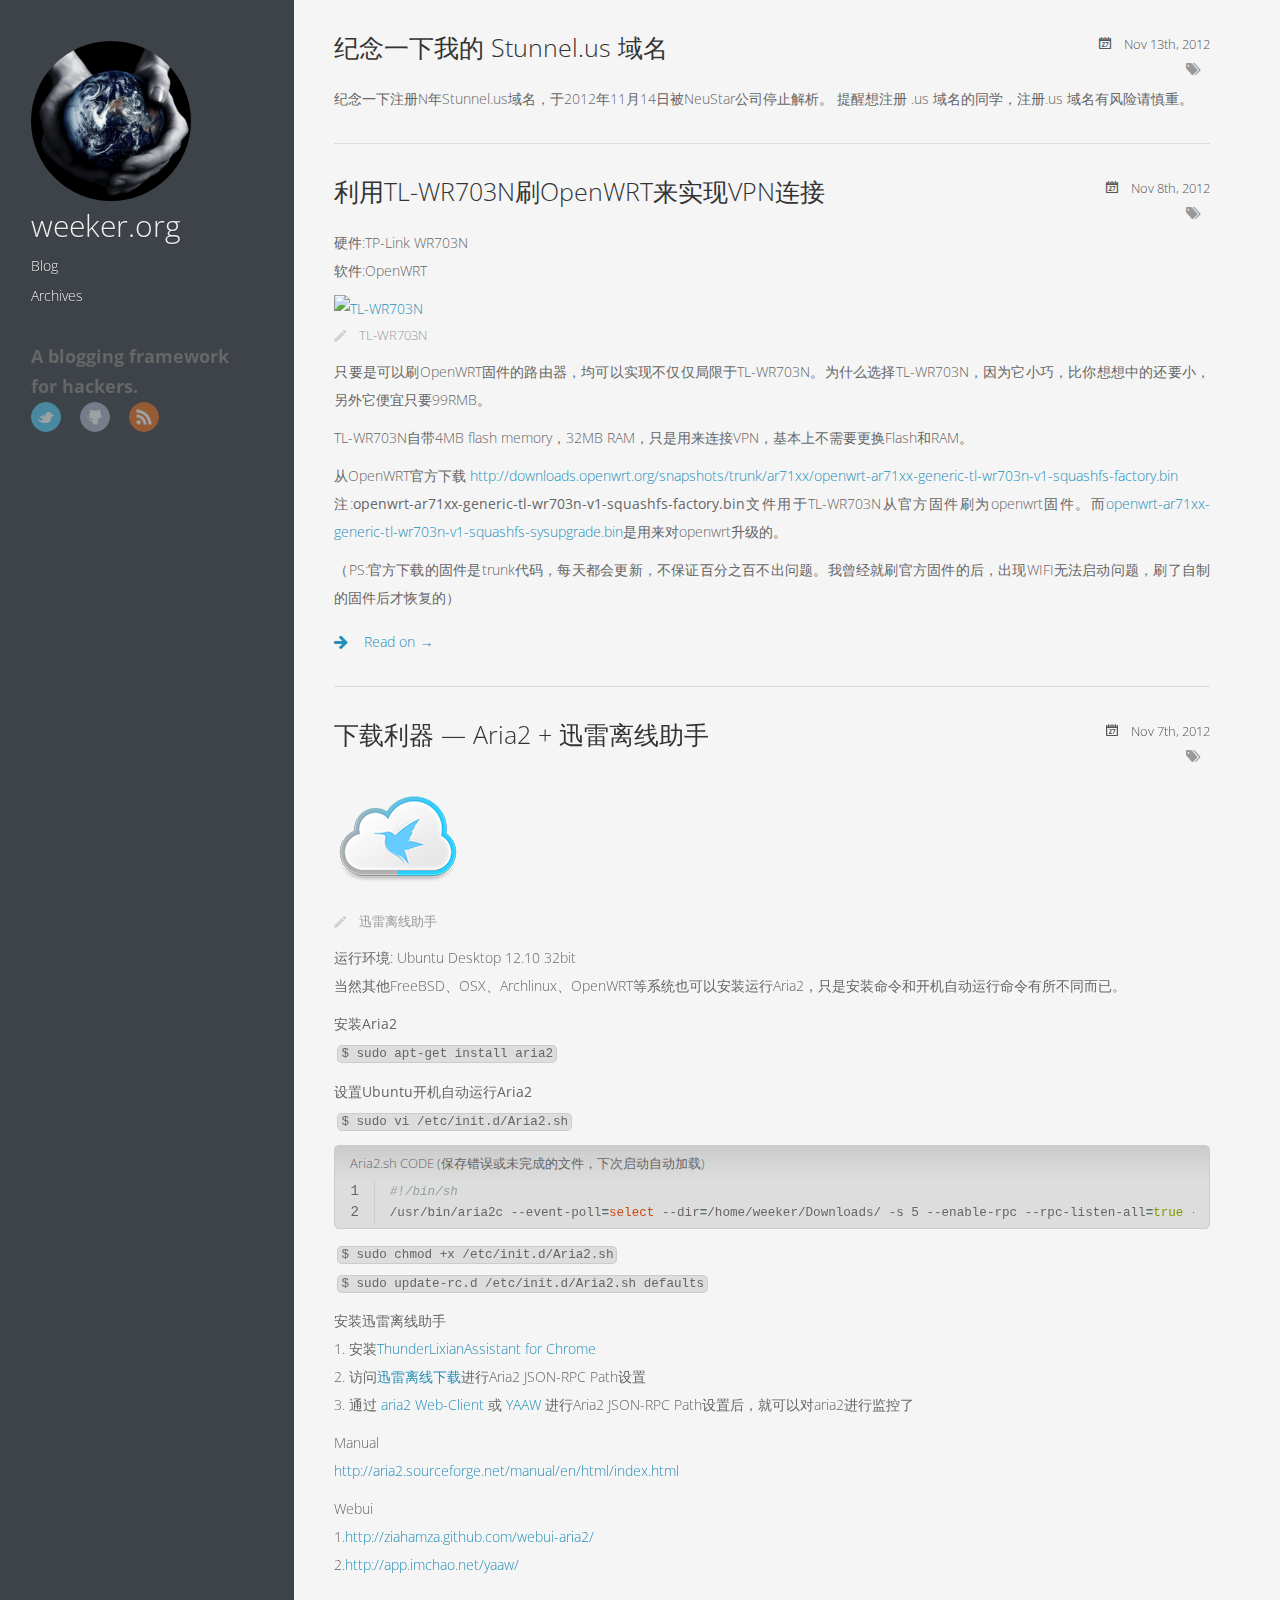
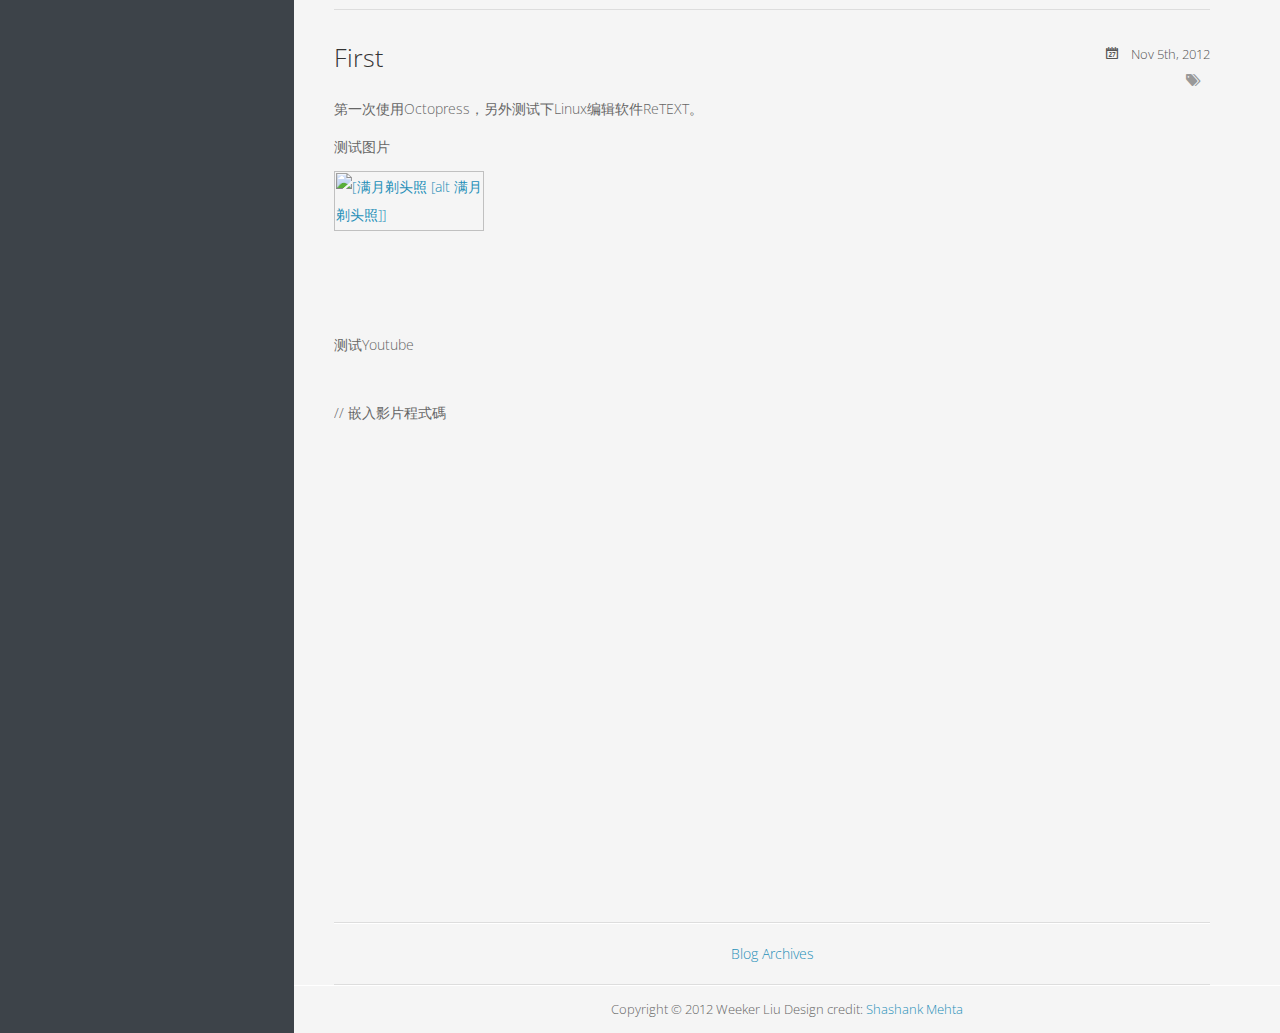
==== commit 83ceca7c: "Site updated at 2012-11-14 04:19:16 UTC" ====
--- a/index.html
+++ b/index.html
@@ -7,8 +7,8 @@
 	<meta name="author" content="Weeker Liu">
 
 	
-	<meta name="description" content="硬件:TP-Link WR703N
-软件:OpenWRT 只要是可以刷OpenWRT固件的路由器，均可以实现不仅仅局限于TL-WR703N。为什么选择TL-WR703N，因为它小巧，比你想想中的还要小，另外它便宜只要99RMB。 TL-WR703N自带4MB flash memory，32MB &hellip;">
+	<meta name="description" content=" 纪念一下注册N年Stunnel.us域名，于2012年11月14日被NeuStar公司停止解析。
+提醒想注册 .us 域名的同学，注册.us 域名有风险请慎重。 ">
 	
 	<meta name="viewport" content="width=device-width, initial-scale=1, maximum-scale=1">
 
@@ -79,6 +79,38 @@
   
 
 
+<time datetime="2012-11-13T12:07:00+08:00" pubdate data-updated="true">Nov 13<span>th</span>, 2012</time></div>
+		<div class="tags">
+
+</div>
+		
+	</div>
+	<h1 class="title"><a href="/blog/2012/11/13/domain-stunnel-dot-us/">纪念一下我的 Stunnel.us 域名</a></h1>
+	<div class="entry-content">
+		<p>纪念一下注册N年Stunnel.us域名，于2012年11月14日被NeuStar公司停止解析。
+提醒想注册 .us 域名的同学，注册.us 域名有风险请慎重。</p>
+
+		
+		
+	</div>
+
+</article>
+
+
+    <article class="post">
+	<div class="meta">
+		<div class="date">
+
+
+
+
+
+
+
+
+  
+
+
 <time datetime="2012-11-08T15:05:00+08:00" pubdate data-updated="true">Nov 8<span>th</span>, 2012</time></div>
 		<div class="tags">
 
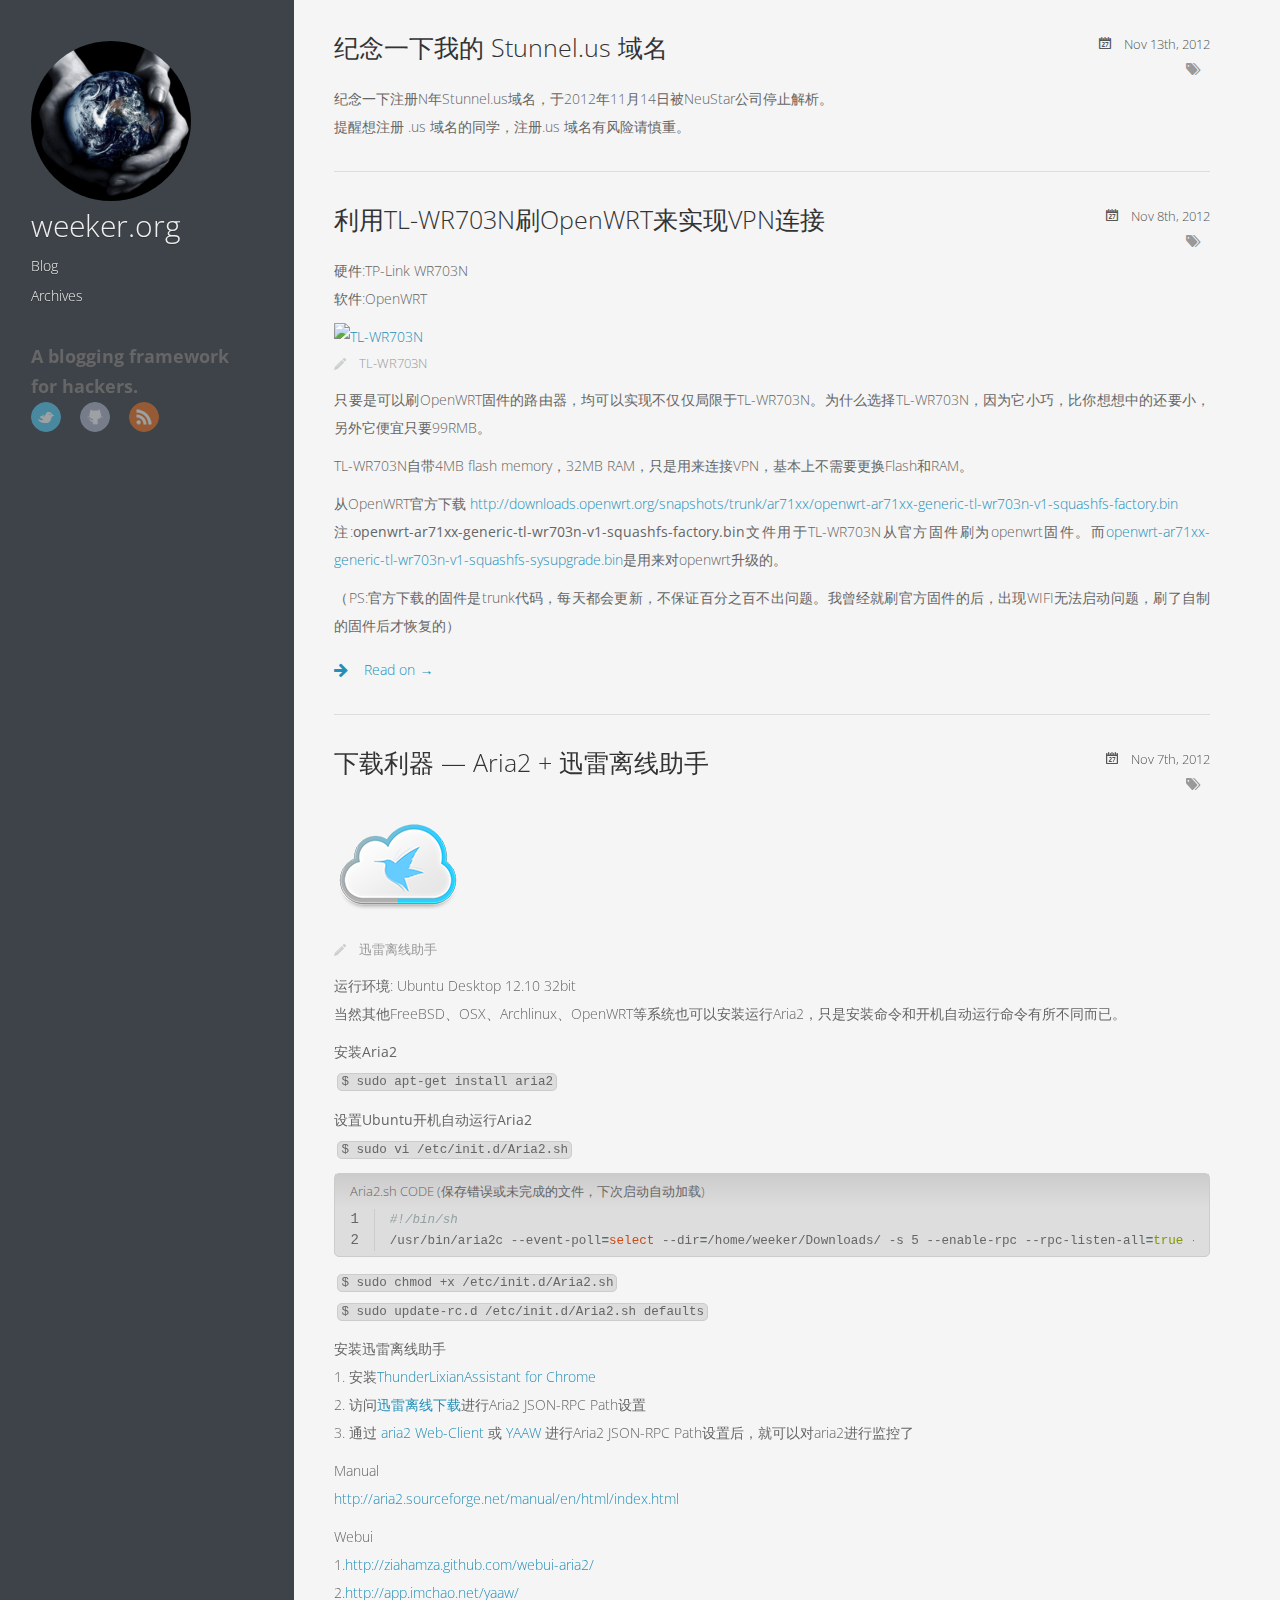
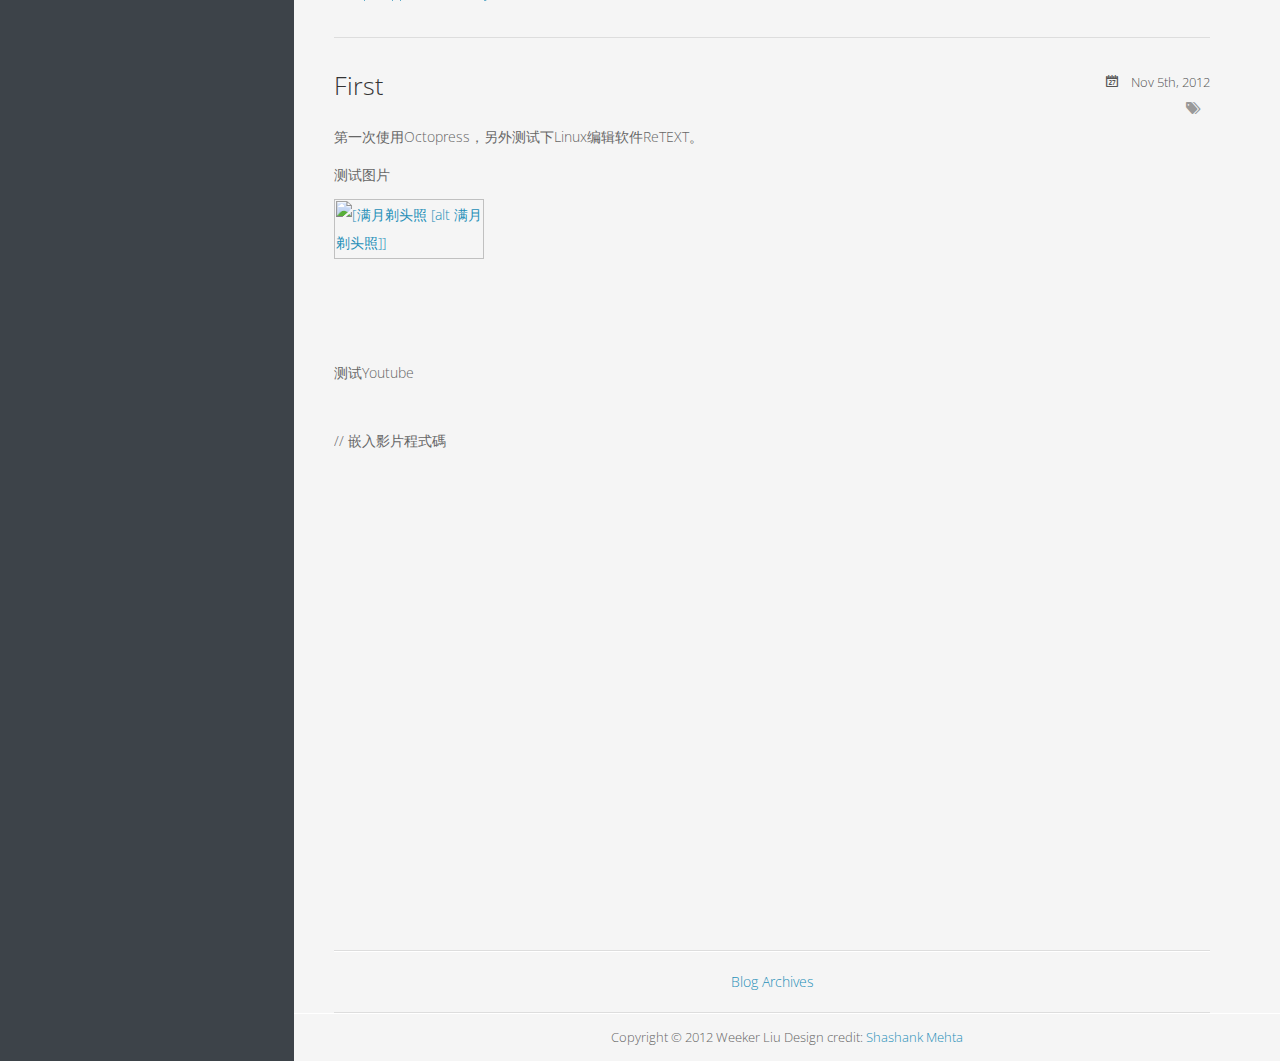
==== commit 8f83a10d: "Site updated at 2012-11-14 04:20:14 UTC" ====
--- a/index.html
+++ b/index.html
@@ -87,7 +87,7 @@
 	</div>
 	<h1 class="title"><a href="/blog/2012/11/13/domain-stunnel-dot-us/">纪念一下我的 Stunnel.us 域名</a></h1>
 	<div class="entry-content">
-		<p>纪念一下注册N年Stunnel.us域名，于2012年11月14日被NeuStar公司停止解析。
+		<p>纪念一下注册N年Stunnel.us域名，于2012年11月14日被NeuStar公司停止解析。<br/>
 提醒想注册 .us 域名的同学，注册.us 域名有风险请慎重。</p>
 
 		
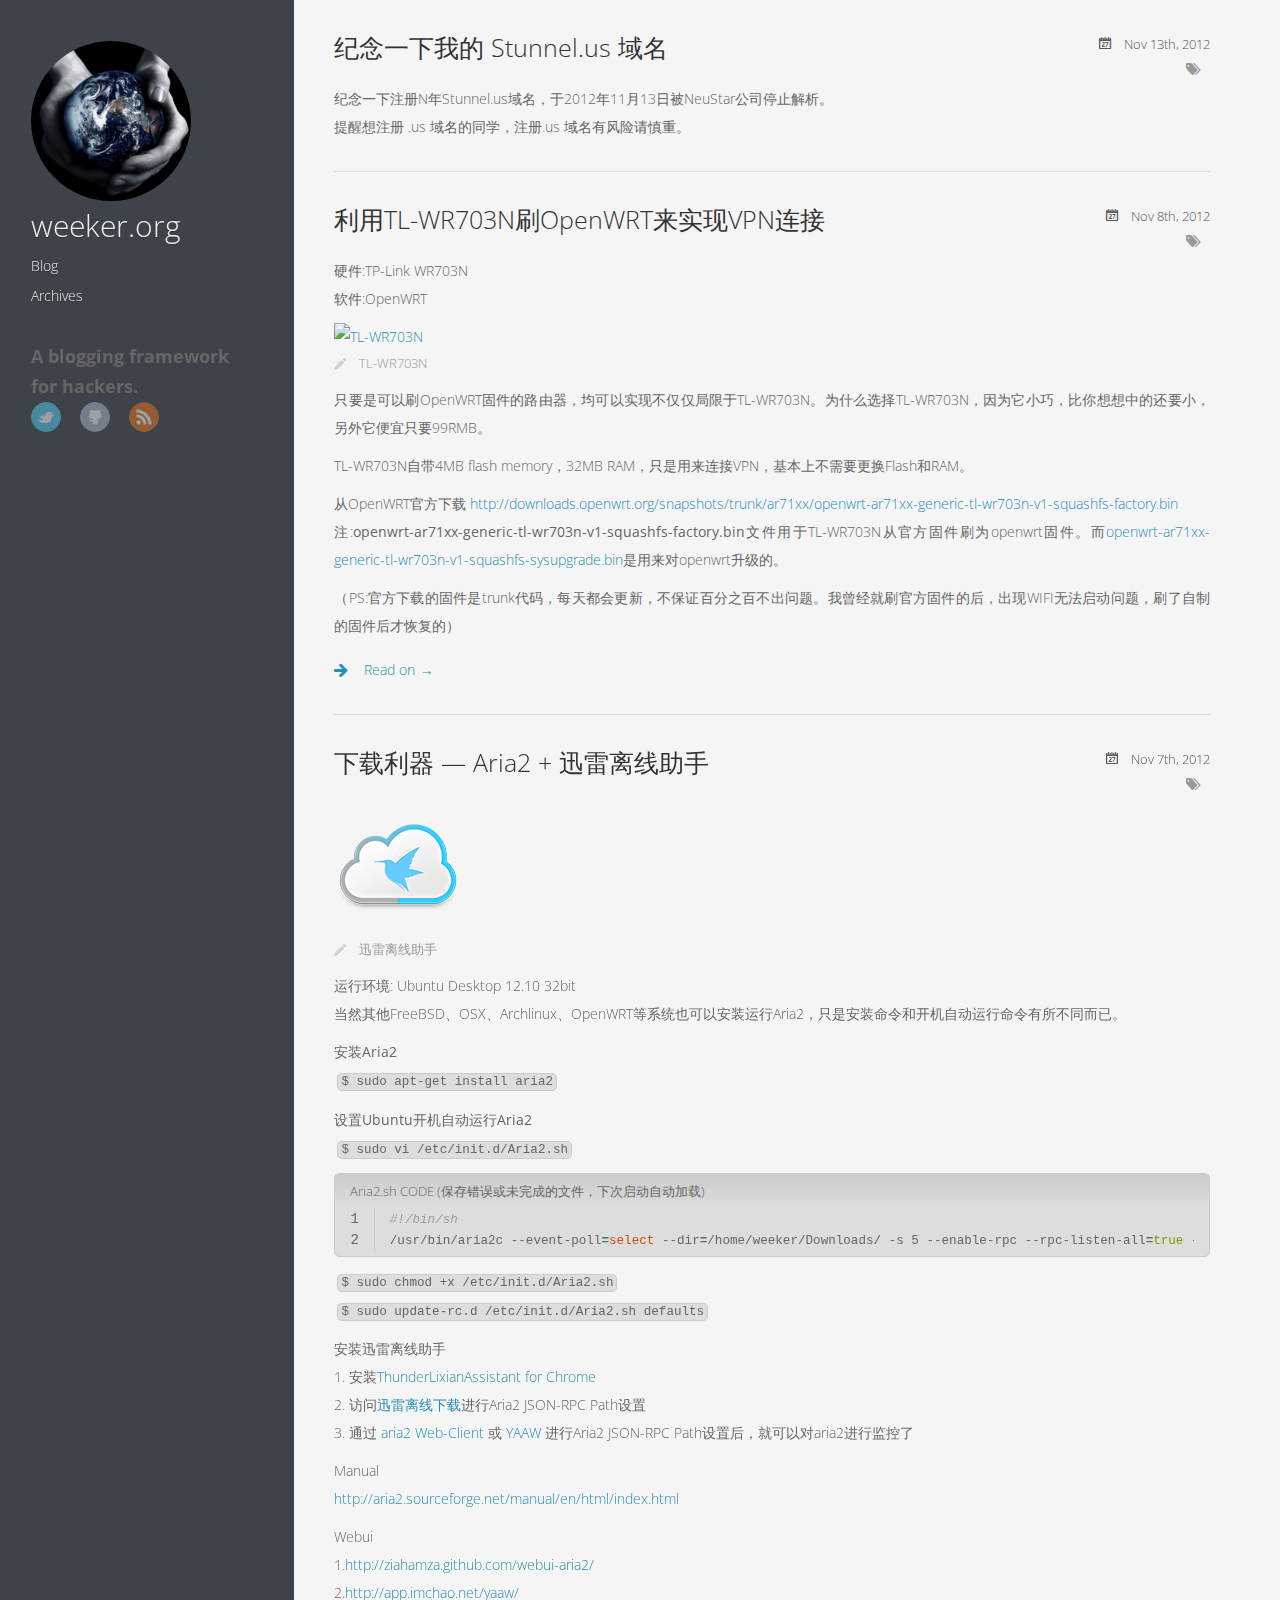
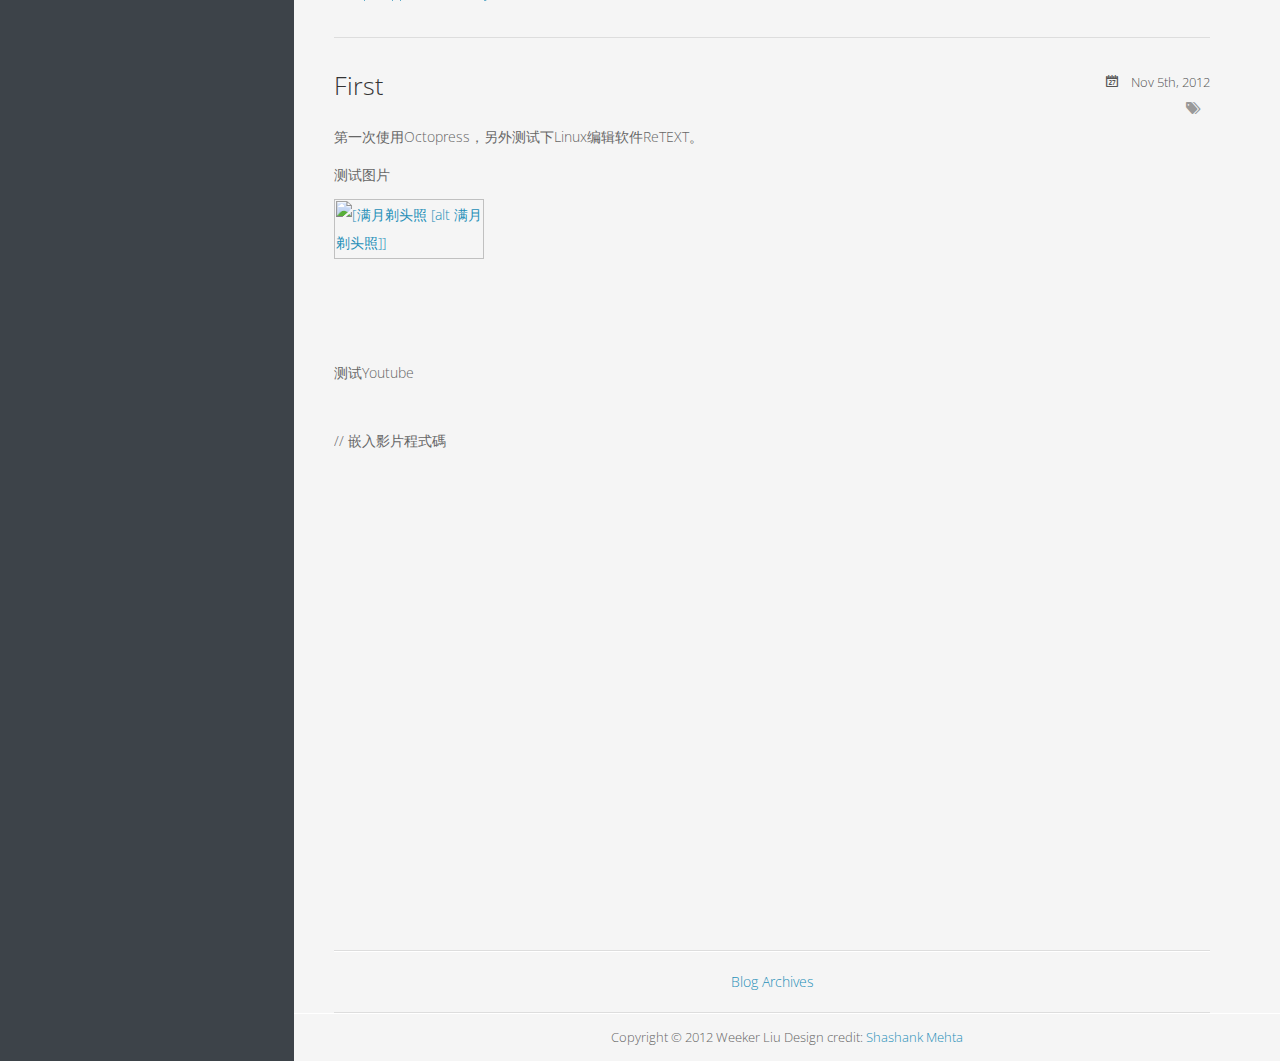
==== commit e76deea0: "Site updated at 2012-11-14 04:38:38 UTC" ====
--- a/index.html
+++ b/index.html
@@ -7,7 +7,7 @@
 	<meta name="author" content="Weeker Liu">
 
 	
-	<meta name="description" content=" 纪念一下注册N年Stunnel.us域名，于2012年11月14日被NeuStar公司停止解析。
+	<meta name="description" content=" 纪念一下注册N年Stunnel.us域名，于2012年11月13日被NeuStar公司停止解析。
 提醒想注册 .us 域名的同学，注册.us 域名有风险请慎重。 ">
 	
 	<meta name="viewport" content="width=device-width, initial-scale=1, maximum-scale=1">
@@ -87,7 +87,7 @@
 	</div>
 	<h1 class="title"><a href="/blog/2012/11/13/domain-stunnel-dot-us/">纪念一下我的 Stunnel.us 域名</a></h1>
 	<div class="entry-content">
-		<p>纪念一下注册N年Stunnel.us域名，于2012年11月14日被NeuStar公司停止解析。<br/>
+		<p>纪念一下注册N年Stunnel.us域名，于2012年11月13日被NeuStar公司停止解析。<br/>
 提醒想注册 .us 域名的同学，注册.us 域名有风险请慎重。</p>
 
 		
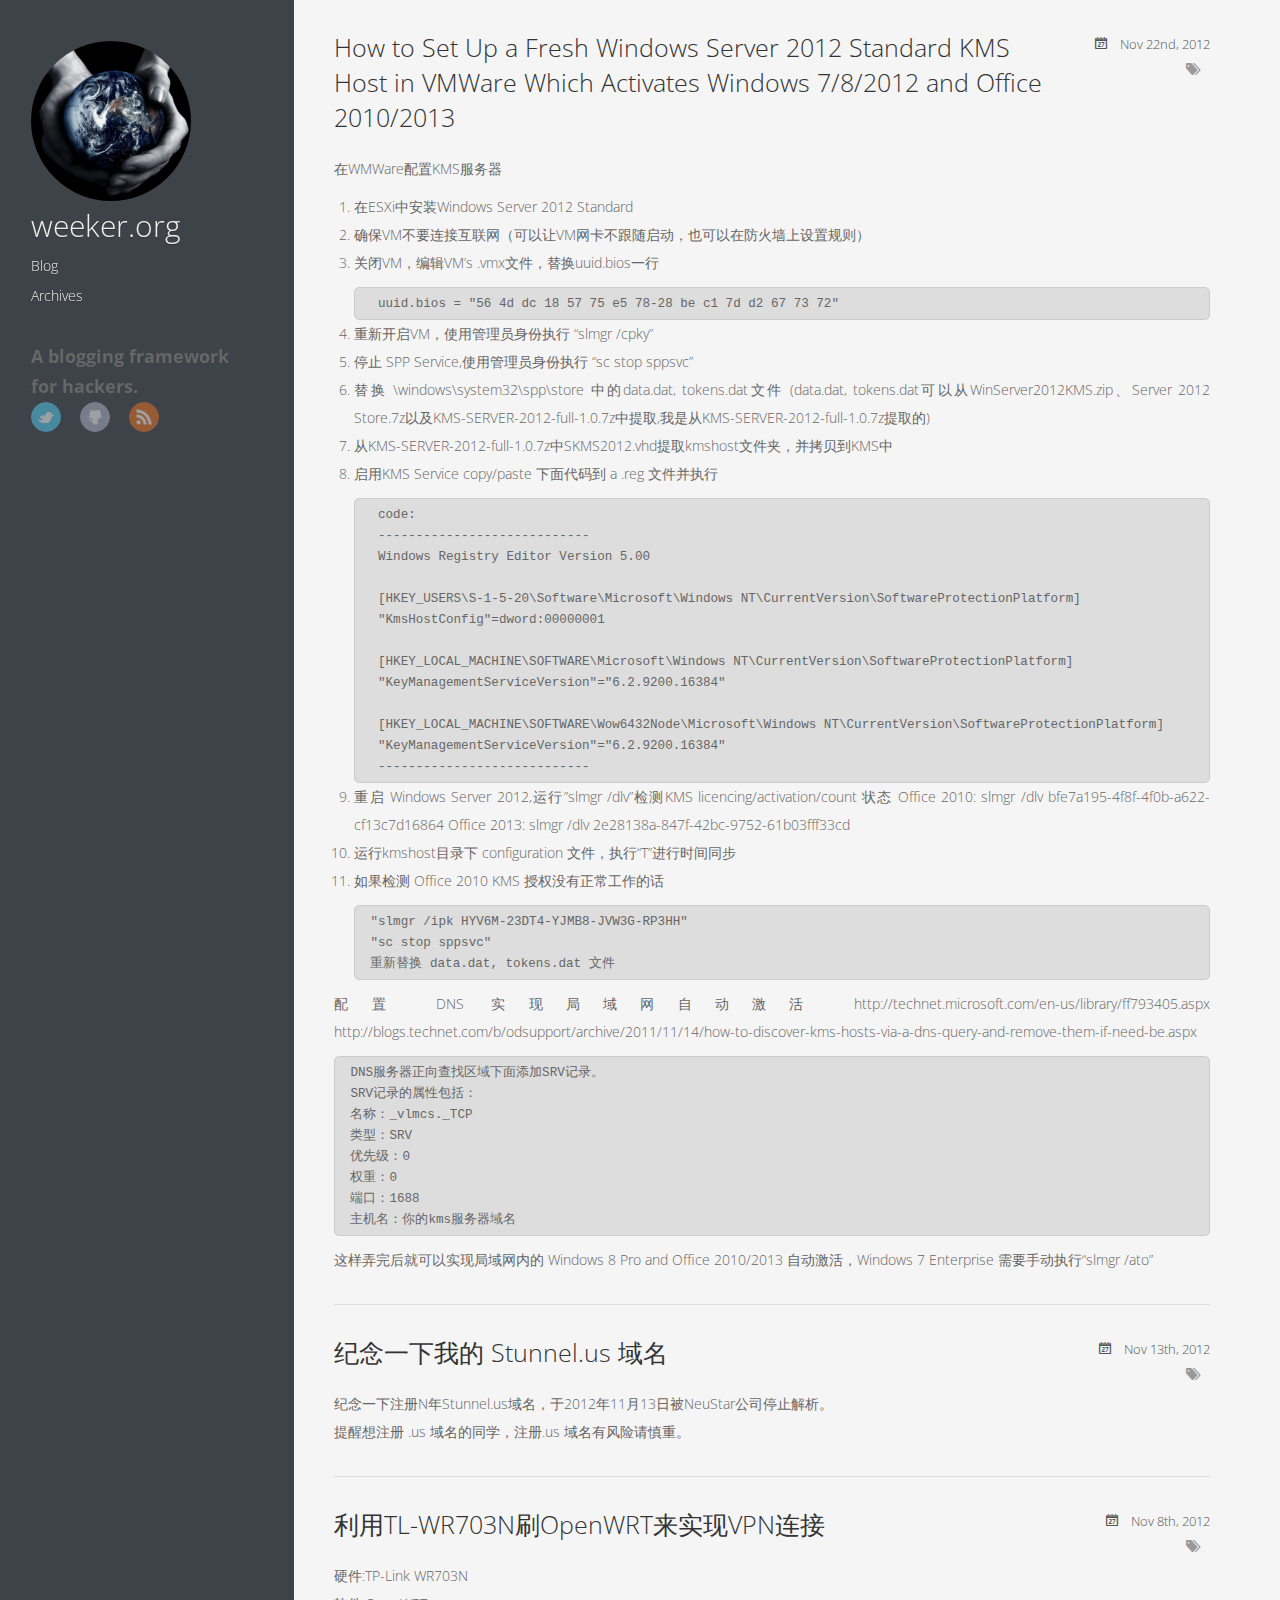
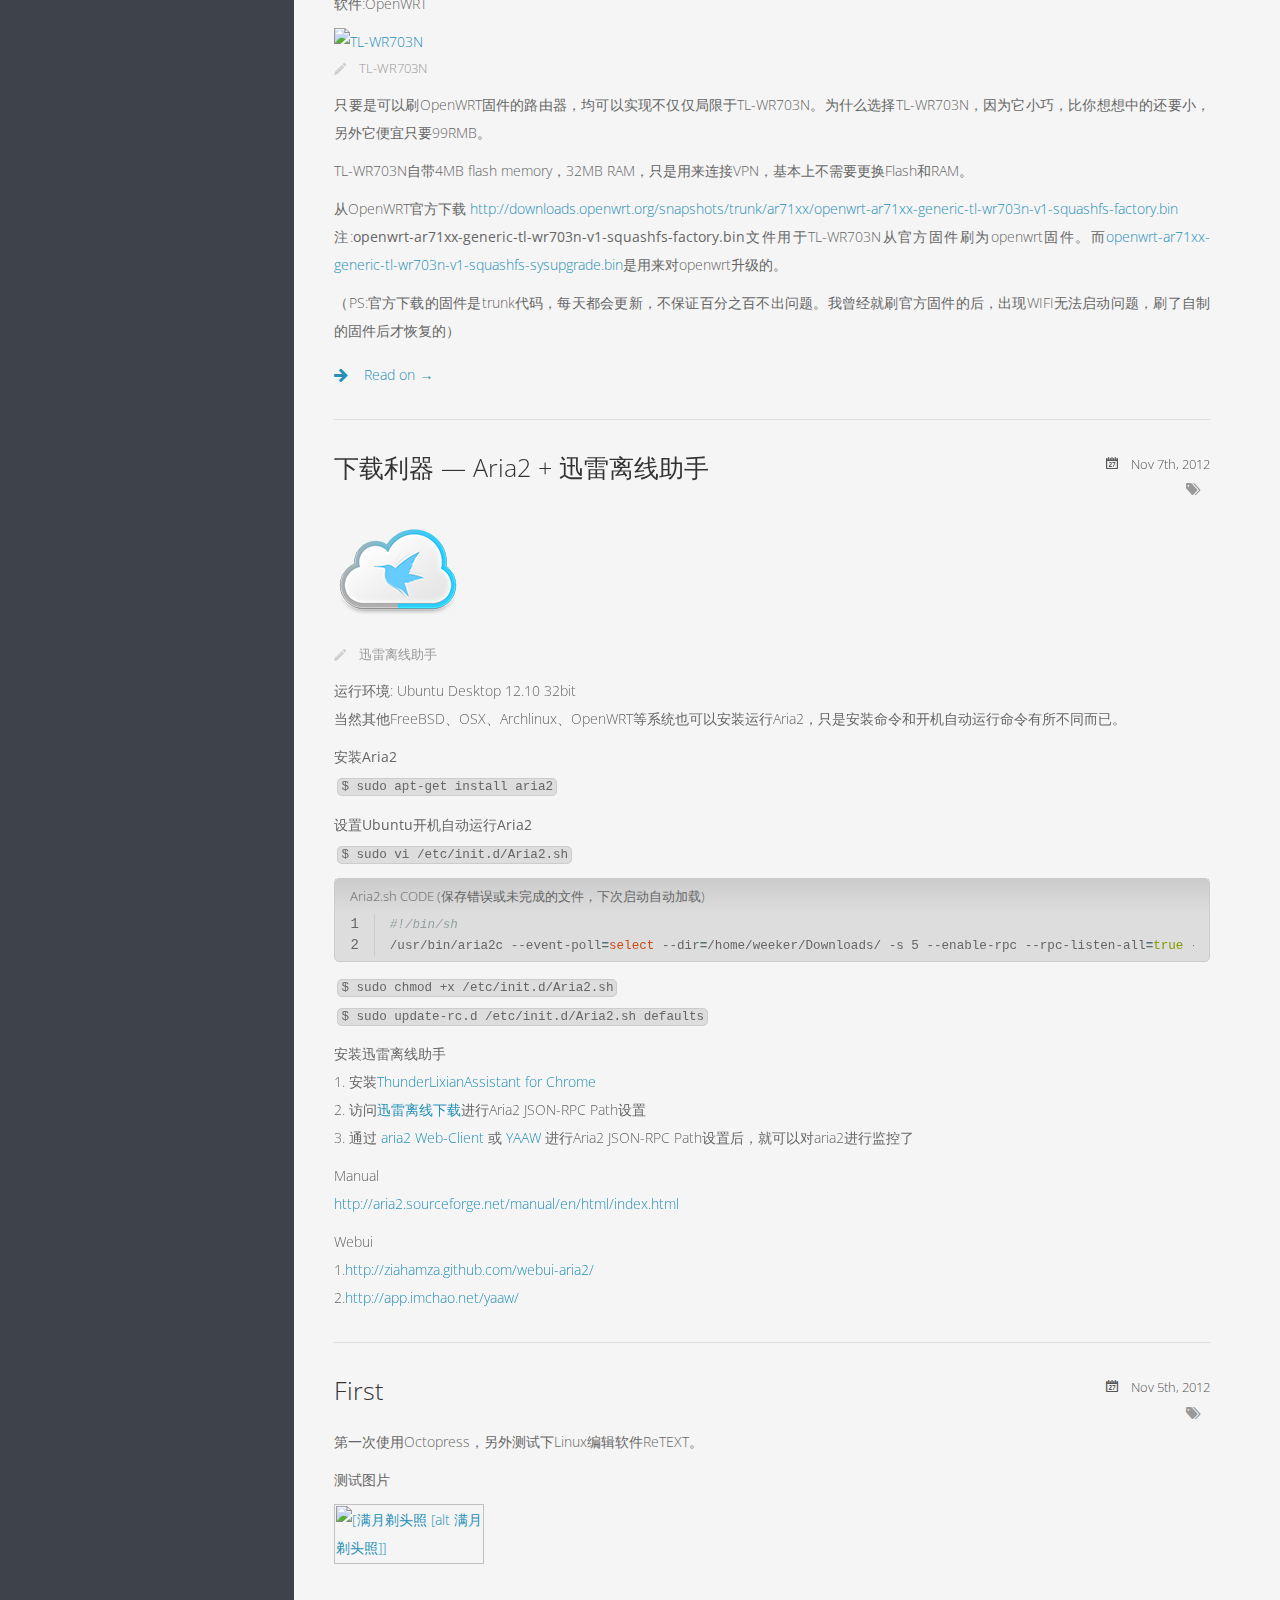
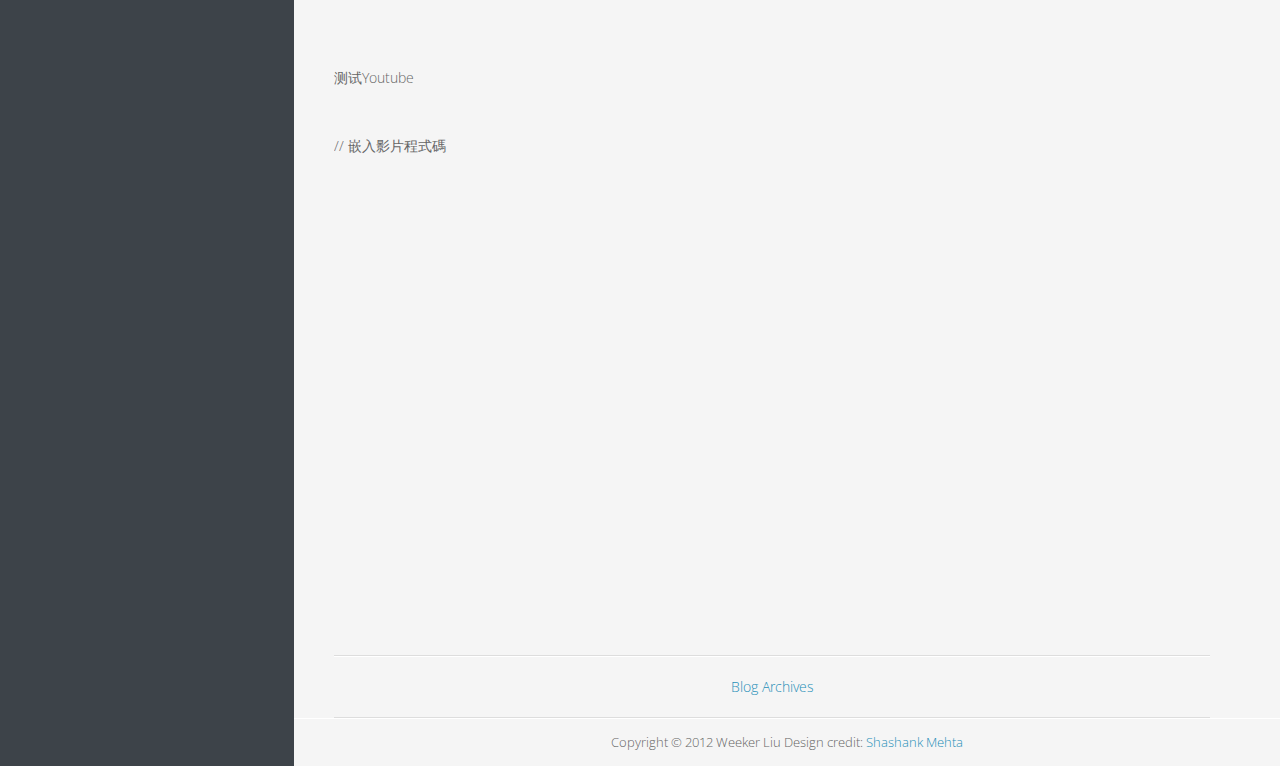
==== commit c98a2335: "Site updated at 2012-11-22 05:54:07 UTC" ====
--- a/index.html
+++ b/index.html
@@ -7,8 +7,9 @@
 	<meta name="author" content="Weeker Liu">
 
 	
-	<meta name="description" content=" 纪念一下注册N年Stunnel.us域名，于2012年11月13日被NeuStar公司停止解析。
-提醒想注册 .us 域名的同学，注册.us 域名有风险请慎重。 ">
+	<meta name="description" content="在WMWare配置KMS服务器 在ESXi中安装Windows Server 2012 Standard
+确保VM不要连接互联网（可以让VM网卡不跟随启动，也可以在防火墙上设置规则）
+关闭VM，编辑VM&#8217;s .vmx文件，替换uuid.bios一行 uuid.bios = "56 &hellip;">
 	
 	<meta name="viewport" content="width=device-width, initial-scale=1, maximum-scale=1">
 
@@ -79,6 +80,95 @@
   
 
 
+<time datetime="2012-11-22T13:50:00+08:00" pubdate data-updated="true">Nov 22<span>nd</span>, 2012</time></div>
+		<div class="tags">
+
+</div>
+		
+	</div>
+	<h1 class="title"><a href="/blog/2012/11/22/how-to-kms-host-setup/">How to Set Up a Fresh Windows Server 2012 Standard KMS Host in VMWare Which Activates Windows 7/8/2012 and Office 2010/2013</a></h1>
+	<div class="entry-content">
+		<p>在WMWare配置KMS服务器</p>
+
+<ol>
+<li>在ESXi中安装Windows Server 2012 Standard</li>
+<li>确保VM不要连接互联网（可以让VM网卡不跟随启动，也可以在防火墙上设置规则）</li>
+<li>关闭VM，编辑VM&#8217;s .vmx文件，替换uuid.bios一行
+
+<pre><code> uuid.bios = "56 4d dc 18 57 75 e5 78-28 be c1 7d d2 67 73 72"
+</code></pre></li>
+<li>重新开启VM，使用管理员身份执行 &#8220;slmgr /cpky&#8221;</li>
+<li>停止 SPP Service,使用管理员身份执行 &#8220;sc stop sppsvc&#8221;</li>
+<li>替换 \windows\system32\spp\store 中的data.dat, tokens.dat文件
+ (data.dat, tokens.dat可以从WinServer2012KMS.zip、Server 2012 Store.7z以及KMS-SERVER-2012-full-1.0.7z中提取,我是从KMS-SERVER-2012-full-1.0.7z提取的)</li>
+<li>从KMS-SERVER-2012-full-1.0.7z中SKMS2012.vhd提取kmshost文件夹，并拷贝到KMS中</li>
+<li>启用KMS Service
+ copy/paste 下面代码到 a .reg 文件并执行
+
+<pre><code> code:
+ ----------------------------
+ Windows Registry Editor Version 5.00
+
+ [HKEY_USERS\S-1-5-20\Software\Microsoft\Windows NT\CurrentVersion\SoftwareProtectionPlatform]
+ "KmsHostConfig"=dword:00000001
+
+ [HKEY_LOCAL_MACHINE\SOFTWARE\Microsoft\Windows NT\CurrentVersion\SoftwareProtectionPlatform]
+ "KeyManagementServiceVersion"="6.2.9200.16384"
+
+ [HKEY_LOCAL_MACHINE\SOFTWARE\Wow6432Node\Microsoft\Windows NT\CurrentVersion\SoftwareProtectionPlatform]
+ "KeyManagementServiceVersion"="6.2.9200.16384"
+ ----------------------------
+</code></pre></li>
+<li>重启 Windows Server 2012,运行&#8221;slmgr /dlv&#8221;检测KMS licencing/activation/count 状态
+Office 2010: slmgr /dlv bfe7a195-4f8f-4f0b-a622-cf13c7d16864
+Office 2013: slmgr /dlv 2e28138a-847f-42bc-9752-61b03fff33cd</li>
+<li>运行kmshost目录下 configuration 文件，执行“T”进行时间同步</li>
+<li>如果检测 Office 2010 KMS 授权没有正常工作的话
+
+<pre><code>"slmgr /ipk HYV6M-23DT4-YJMB8-JVW3G-RP3HH"
+"sc stop sppsvc"
+重新替换 data.dat, tokens.dat 文件
+</code></pre></li>
+</ol>
+
+
+<p>配置 DNS 实现局域网自动激活
+http://technet.microsoft.com/en-us/library/ff793405.aspx
+http://blogs.technet.com/b/odsupport/archive/2011/11/14/how-to-discover-kms-hosts-via-a-dns-query-and-remove-them-if-need-be.aspx</p>
+
+<pre><code>DNS服务器正向查找区域下面添加SRV记录。
+SRV记录的属性包括：
+名称：_vlmcs._TCP
+类型：SRV
+优先级：0
+权重：0
+端口：1688
+主机名：你的kms服务器域名
+</code></pre>
+
+<p>这样弄完后就可以实现局域网内的 Windows 8 Pro and Office 2010/2013 自动激活，Windows 7 Enterprise  需要手动执行“slmgr /ato”</p>
+
+		
+		
+	</div>
+
+</article>
+
+
+    <article class="post">
+	<div class="meta">
+		<div class="date">
+
+
+
+
+
+
+
+
+  
+
+
 <time datetime="2012-11-13T12:07:00+08:00" pubdate data-updated="true">Nov 13<span>th</span>, 2012</time></div>
 		<div class="tags">
 
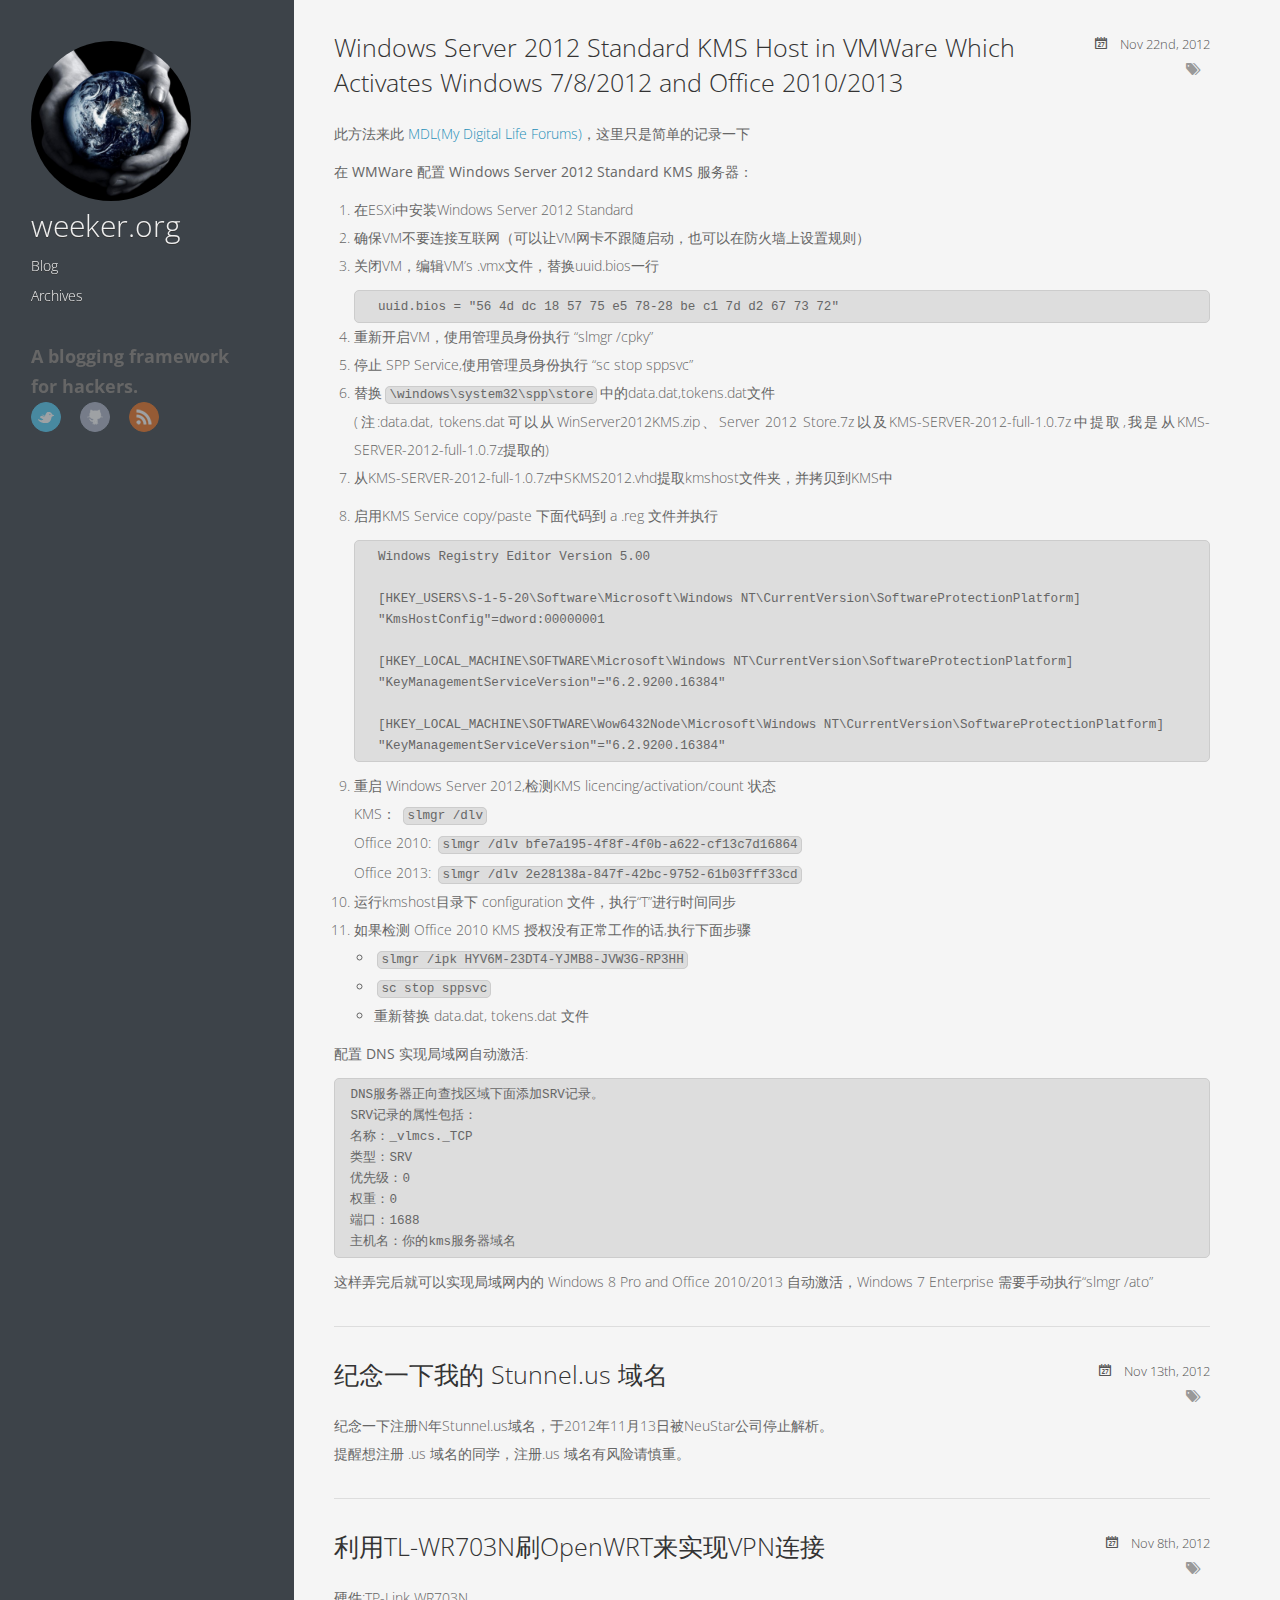
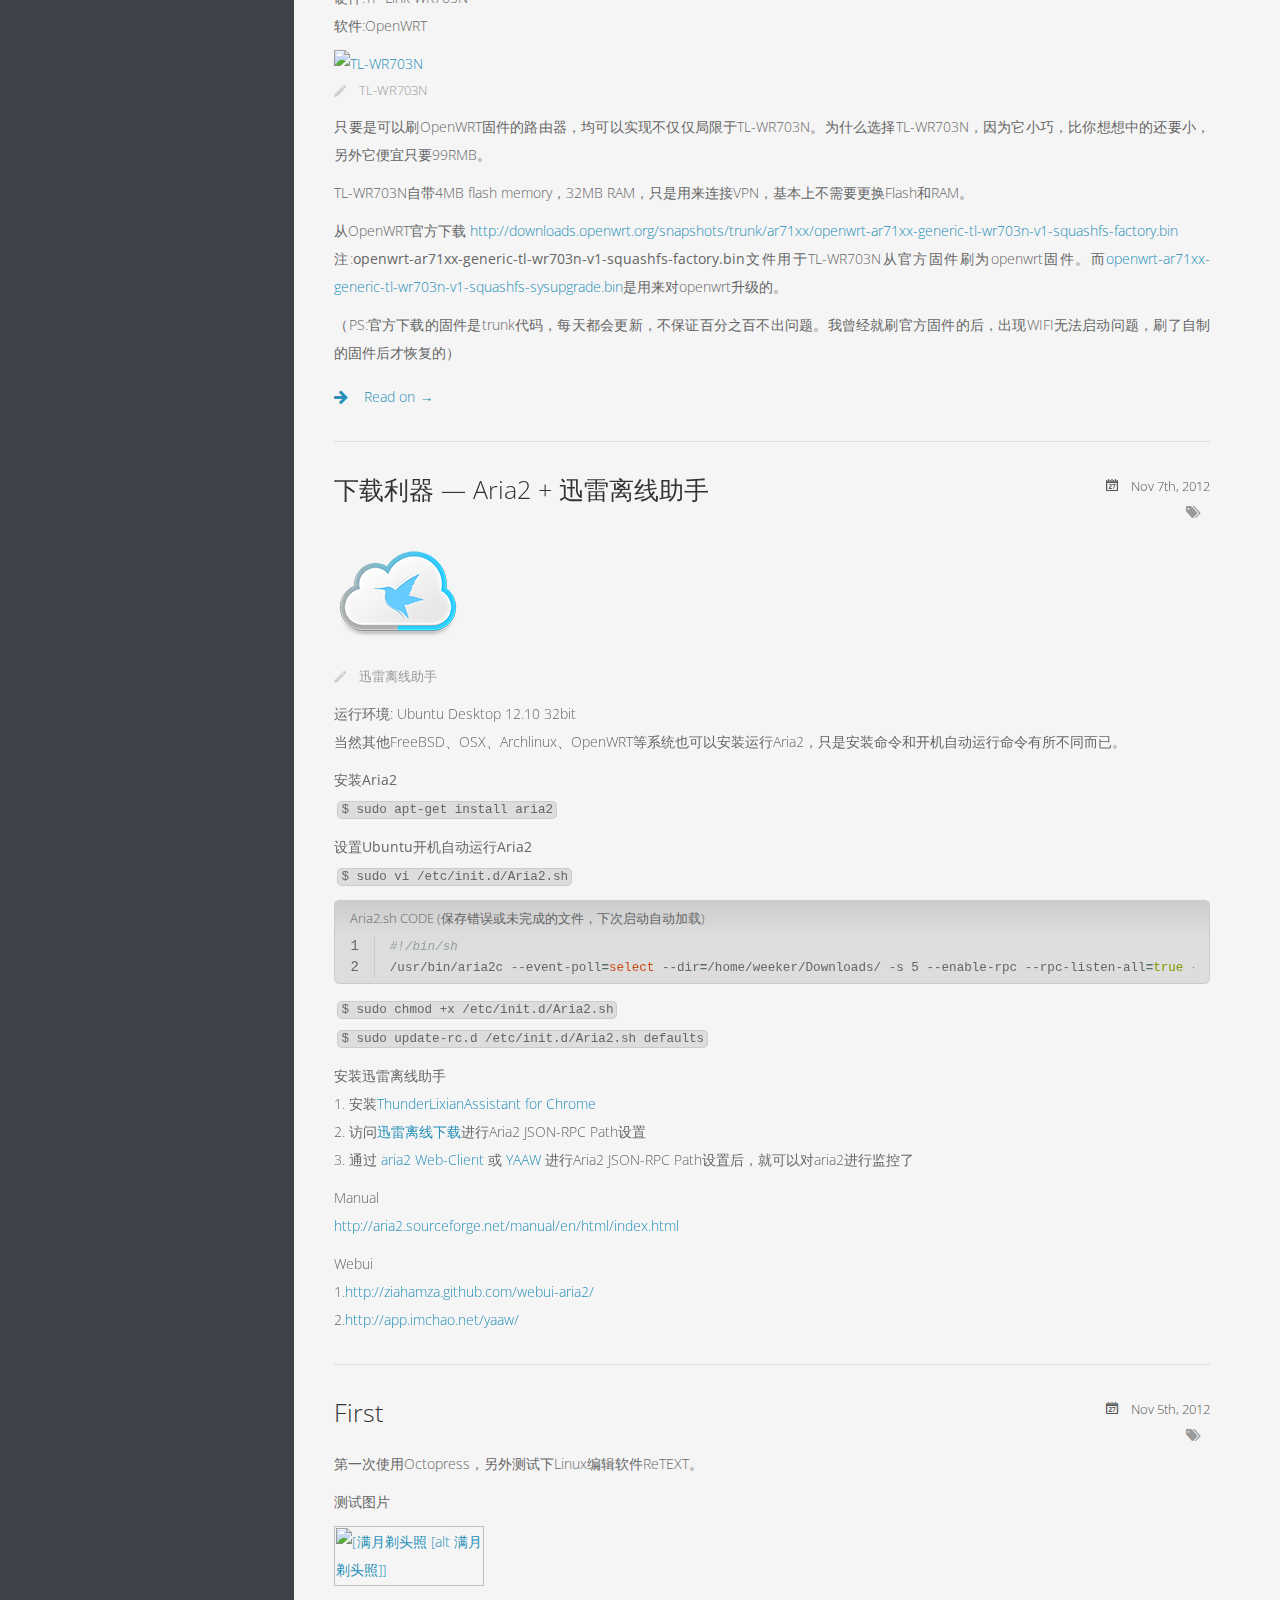
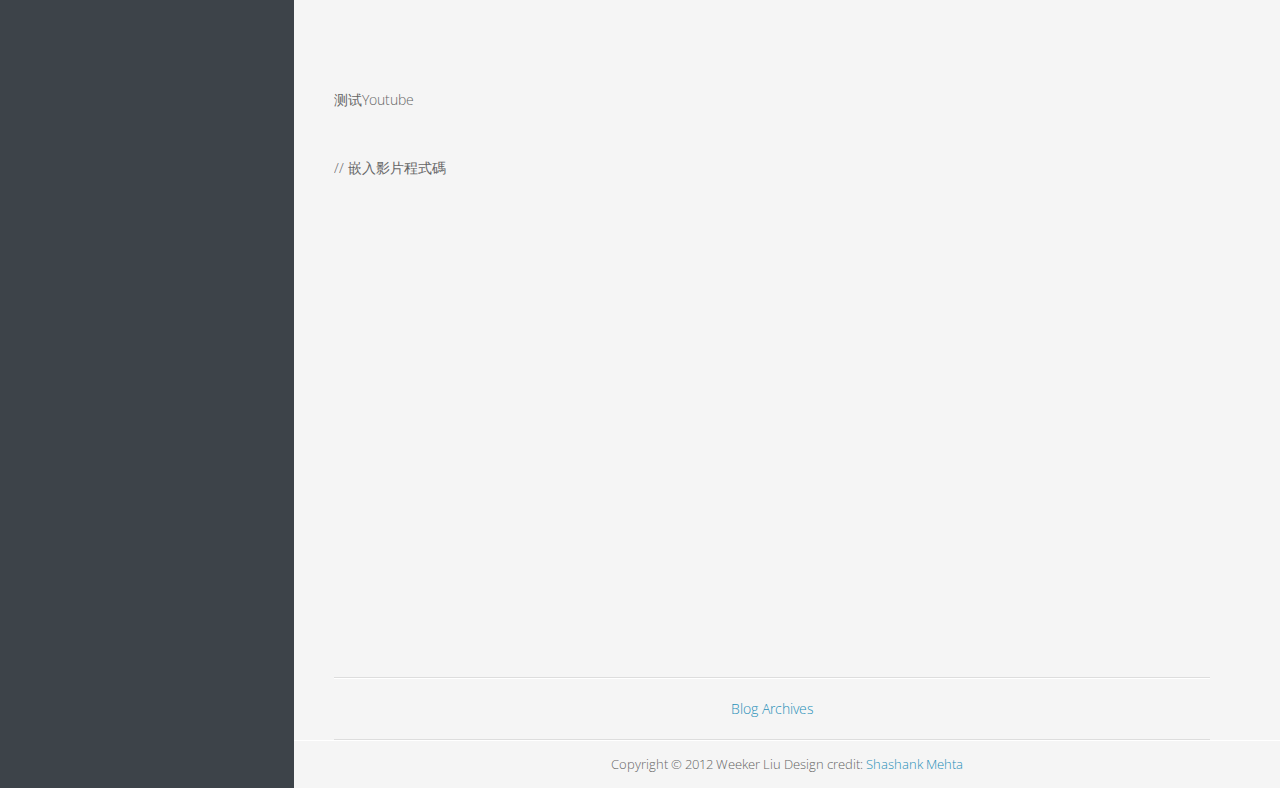
==== commit f5a24f3c: "Site updated at 2012-11-22 06:25:19 UTC" ====
--- a/index.html
+++ b/index.html
@@ -7,9 +7,8 @@
 	<meta name="author" content="Weeker Liu">
 
 	
-	<meta name="description" content="在WMWare配置KMS服务器 在ESXi中安装Windows Server 2012 Standard
-确保VM不要连接互联网（可以让VM网卡不跟随启动，也可以在防火墙上设置规则）
-关闭VM，编辑VM&#8217;s .vmx文件，替换uuid.bios一行 uuid.bios = "56 &hellip;">
+	<meta name="description" content="此方法来此 MDL(My Digital Life Forums)，这里只是简单的记录一下 在 WMWare 配置 Windows Server 2012 Standard KMS 服务器： 在ESXi中安装Windows Server 2012 Standard
+确保VM不要连接互联网（ &hellip;">
 	
 	<meta name="viewport" content="width=device-width, initial-scale=1, maximum-scale=1">
 
@@ -86,9 +85,11 @@
 </div>
 		
 	</div>
-	<h1 class="title"><a href="/blog/2012/11/22/how-to-kms-host-setup/">How to Set Up a Fresh Windows Server 2012 Standard KMS Host in VMWare Which Activates Windows 7/8/2012 and Office 2010/2013</a></h1>
-	<div class="entry-content">
-		<p>在WMWare配置KMS服务器</p>
+	<h1 class="title"><a href="/blog/2012/11/22/how-to-kms-host-setup/">Windows Server 2012 Standard KMS Host in VMWare Which Activates Windows 7/8/2012 and Office 2010/2013</a></h1>
+	<div class="entry-content">
+		<p>此方法来此 <a href="http://forums.mydigitallife.info/threads/39048-HOW-TO-KMS-HOST-Setup-and-Charge-v-2-0/page223?p=676137#post676137">MDL(My Digital Life Forums)</a>，这里只是简单的记录一下</p>
+
+<p><b>在 WMWare 配置 Windows Server 2012 Standard KMS 服务器</b>：</p>
 
 <ol>
 <li>在ESXi中安装Windows Server 2012 Standard</li>
@@ -99,15 +100,13 @@
 </code></pre></li>
 <li>重新开启VM，使用管理员身份执行 &#8220;slmgr /cpky&#8221;</li>
 <li>停止 SPP Service,使用管理员身份执行 &#8220;sc stop sppsvc&#8221;</li>
-<li>替换 \windows\system32\spp\store 中的data.dat, tokens.dat文件
- (data.dat, tokens.dat可以从WinServer2012KMS.zip、Server 2012 Store.7z以及KMS-SERVER-2012-full-1.0.7z中提取,我是从KMS-SERVER-2012-full-1.0.7z提取的)</li>
+<li>替换<code>\windows\system32\spp\store</code>中的data.dat,tokens.dat文件  <br/>
+ (注:data.dat, tokens.dat可以从WinServer2012KMS.zip、Server 2012 Store.7z以及KMS-SERVER-2012-full-1.0.7z中提取,我是从KMS-SERVER-2012-full-1.0.7z提取的)</li>
 <li>从KMS-SERVER-2012-full-1.0.7z中SKMS2012.vhd提取kmshost文件夹，并拷贝到KMS中</li>
-<li>启用KMS Service
- copy/paste 下面代码到 a .reg 文件并执行
-
-<pre><code> code:
- ----------------------------
- Windows Registry Editor Version 5.00
+<li><p>启用KMS Service
+ copy/paste 下面代码到 a .reg 文件并执行</p>
+
+<pre><code> Windows Registry Editor Version 5.00
 
  [HKEY_USERS\S-1-5-20\Software\Microsoft\Windows NT\CurrentVersion\SoftwareProtectionPlatform]
  "KmsHostConfig"=dword:00000001
@@ -117,24 +116,24 @@
 
  [HKEY_LOCAL_MACHINE\SOFTWARE\Wow6432Node\Microsoft\Windows NT\CurrentVersion\SoftwareProtectionPlatform]
  "KeyManagementServiceVersion"="6.2.9200.16384"
- ----------------------------
 </code></pre></li>
-<li>重启 Windows Server 2012,运行&#8221;slmgr /dlv&#8221;检测KMS licencing/activation/count 状态
-Office 2010: slmgr /dlv bfe7a195-4f8f-4f0b-a622-cf13c7d16864
-Office 2013: slmgr /dlv 2e28138a-847f-42bc-9752-61b03fff33cd</li>
+<li><p>重启 Windows Server 2012,检测KMS licencing/activation/count 状态  <br/>
+KMS： <code>slmgr /dlv</code>  <br/>
+Office 2010: <code>slmgr /dlv bfe7a195-4f8f-4f0b-a622-cf13c7d16864</code>     <br/>
+Office 2013: <code>slmgr /dlv 2e28138a-847f-42bc-9752-61b03fff33cd</code></p></li>
 <li>运行kmshost目录下 configuration 文件，执行“T”进行时间同步</li>
-<li>如果检测 Office 2010 KMS 授权没有正常工作的话
-
-<pre><code>"slmgr /ipk HYV6M-23DT4-YJMB8-JVW3G-RP3HH"
-"sc stop sppsvc"
-重新替换 data.dat, tokens.dat 文件
-</code></pre></li>
+<li>如果检测 Office 2010 KMS 授权没有正常工作的话,执行下面步骤
+
+<ul>
+<li><code>slmgr /ipk HYV6M-23DT4-YJMB8-JVW3G-RP3HH</code></li>
+<li><code>sc stop sppsvc</code></li>
+<li>重新替换 data.dat, tokens.dat 文件</li>
+</ul>
+</li>
 </ol>
 
 
-<p>配置 DNS 实现局域网自动激活
-http://technet.microsoft.com/en-us/library/ff793405.aspx
-http://blogs.technet.com/b/odsupport/archive/2011/11/14/how-to-discover-kms-hosts-via-a-dns-query-and-remove-them-if-need-be.aspx</p>
+<p><b>配置 DNS 实现局域网自动激活</b>:</p>
 
 <pre><code>DNS服务器正向查找区域下面添加SRV记录。
 SRV记录的属性包括：
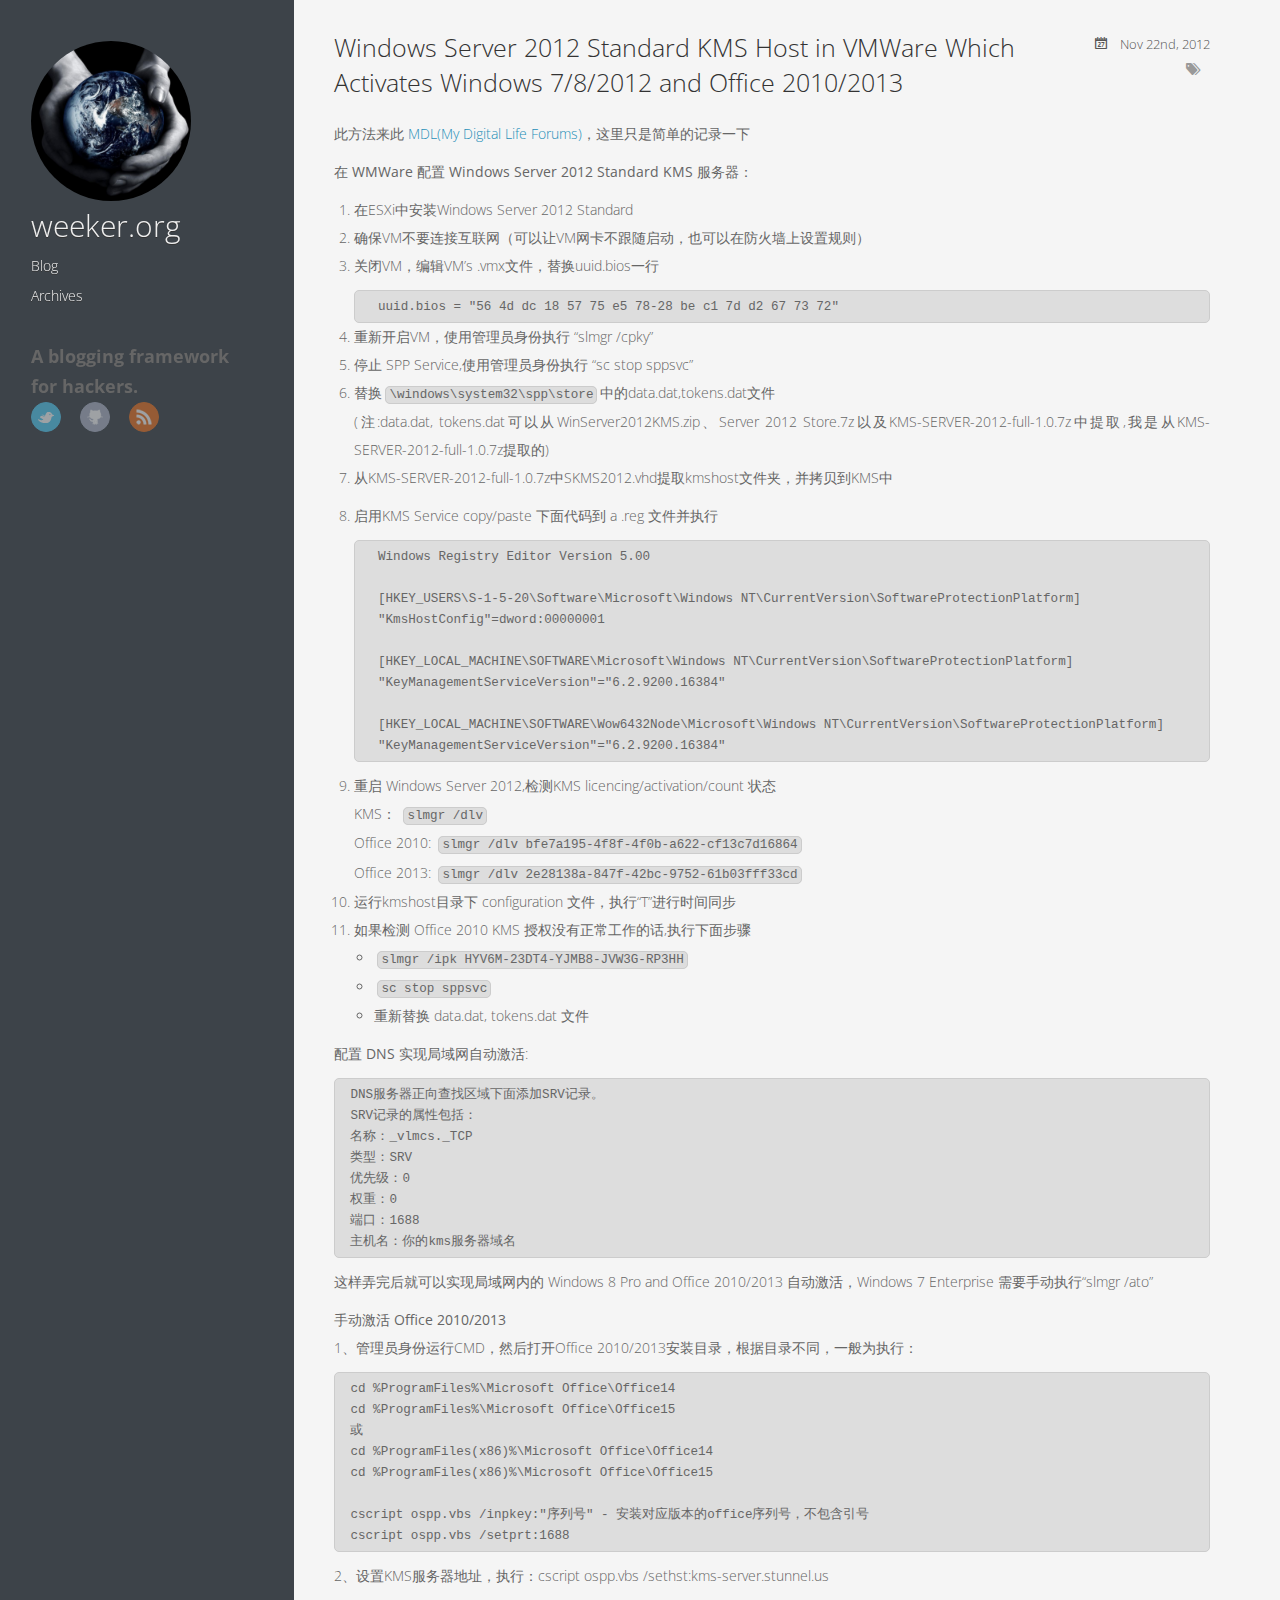
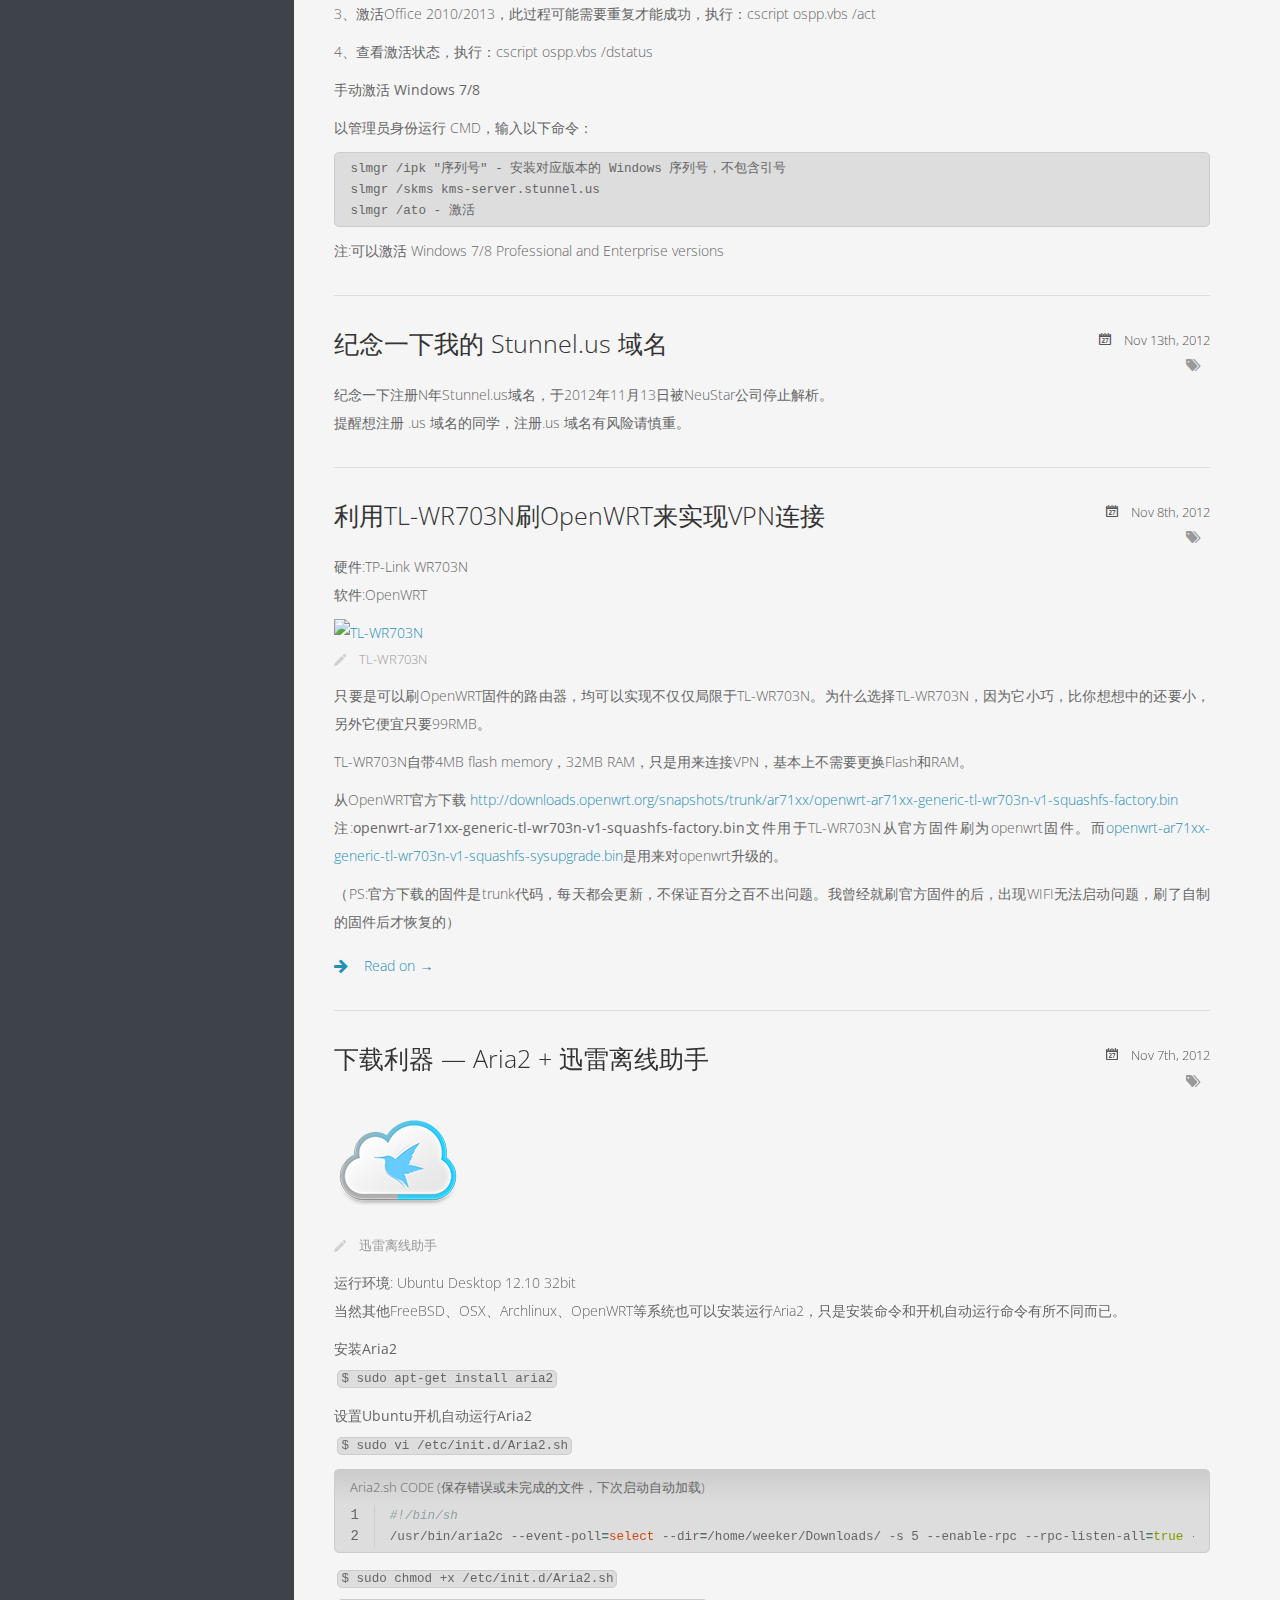
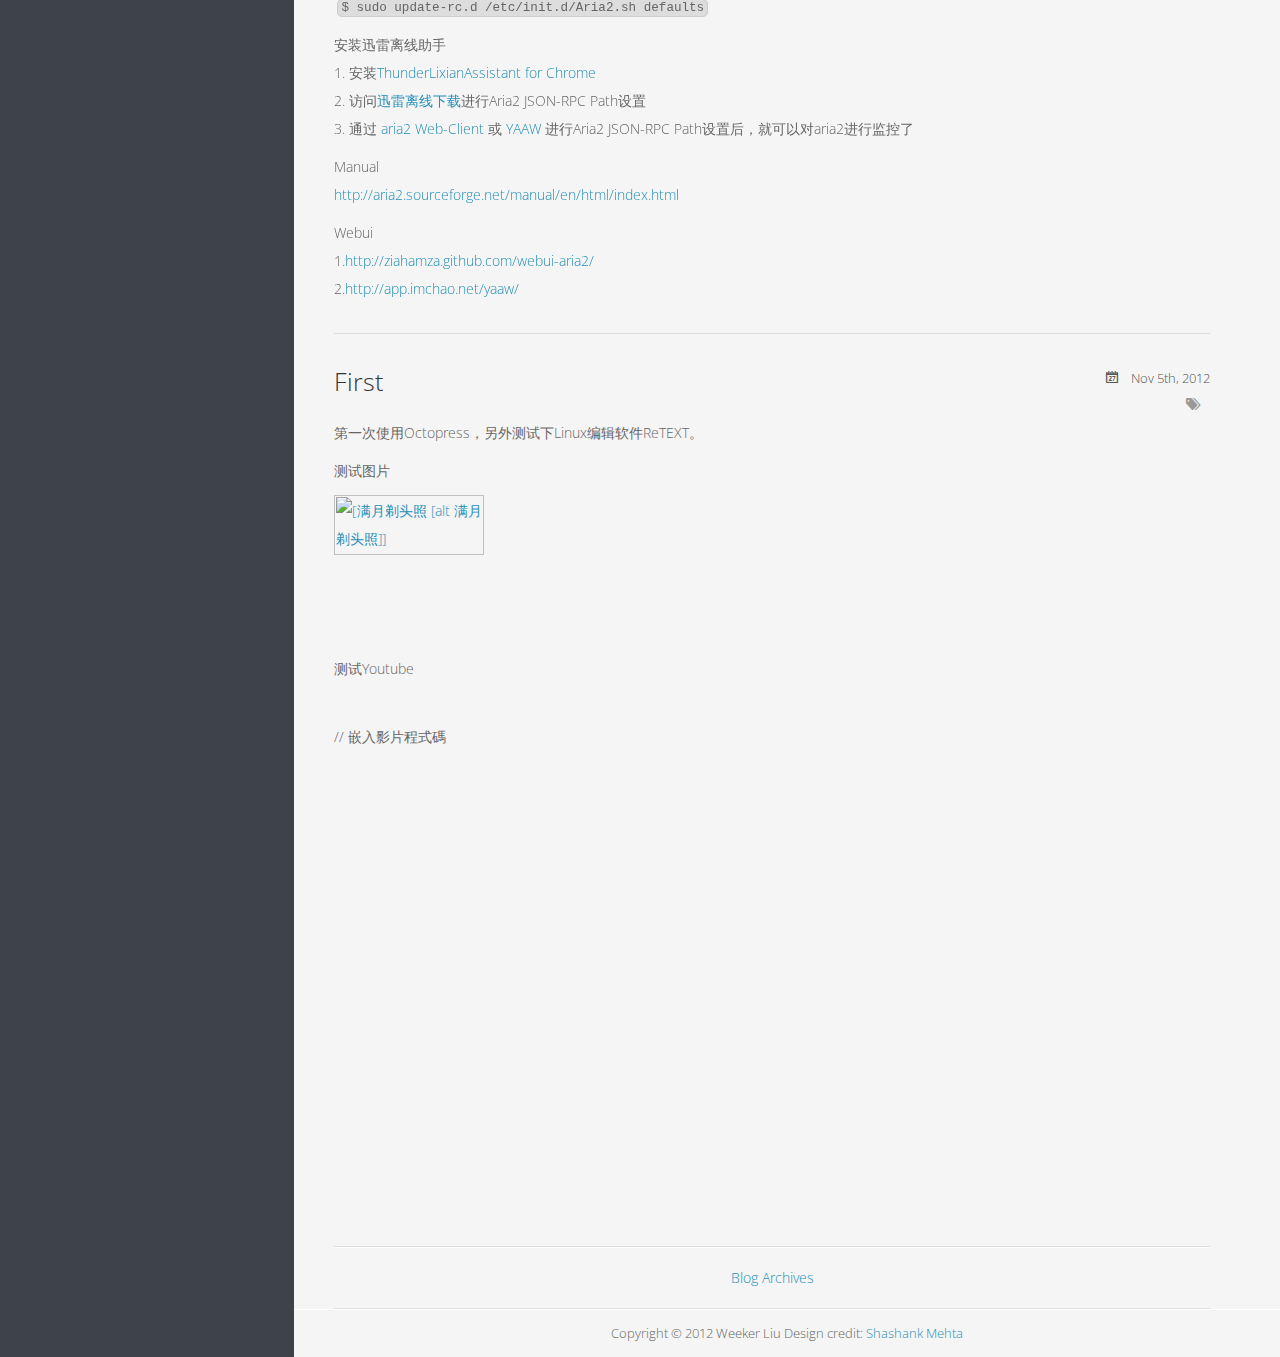
==== commit ffe9c308: "Site updated at 2012-11-23 01:33:34 UTC" ====
--- a/index.html
+++ b/index.html
@@ -147,6 +147,36 @@
 
 <p>这样弄完后就可以实现局域网内的 Windows 8 Pro and Office 2010/2013 自动激活，Windows 7 Enterprise  需要手动执行“slmgr /ato”</p>
 
+<p><b>手动激活 Office 2010/2013</b>    <br/>
+1、管理员身份运行CMD，然后打开Office 2010/2013安装目录，根据目录不同，一般为执行：</p>
+
+<pre><code>cd %ProgramFiles%\Microsoft Office\Office14
+cd %ProgramFiles%\Microsoft Office\Office15
+或
+cd %ProgramFiles(x86)%\Microsoft Office\Office14
+cd %ProgramFiles(x86)%\Microsoft Office\Office15
+
+cscript ospp.vbs /inpkey:"序列号" - 安装对应版本的office序列号，不包含引号
+cscript ospp.vbs /setprt:1688
+</code></pre>
+
+<p>2、设置KMS服务器地址，执行：cscript ospp.vbs /sethst:kms-server.stunnel.us</p>
+
+<p>3、激活Office 2010/2013，此过程可能需要重复才能成功，执行：cscript ospp.vbs /act</p>
+
+<p>4、查看激活状态，执行：cscript ospp.vbs /dstatus</p>
+
+<p><b>手动激活 Windows 7/8</b></p>
+
+<p>以管理员身份运行 CMD，输入以下命令：</p>
+
+<pre><code>slmgr /ipk "序列号" - 安装对应版本的 Windows 序列号，不包含引号
+slmgr /skms kms-server.stunnel.us
+slmgr /ato - 激活
+</code></pre>
+
+<p>注:可以激活 Windows 7/8 Professional and Enterprise versions</p>
+
 		
 		
 	</div>
--- a/stylesheets/screen.css
+++ b/stylesheets/screen.css
@@ -1 +1 @@
-@font-face{font-family:'FontAwesome';src:url("/font/fontawesome-webfont.eot");src:url("/font/fontawesome-webfont.eot?#iefix") format("embedded-opentype"),url("/font/fontawesome-webfont.woff") format("woff"),url("/font/fontawesome-webfont.ttf") format("truetype"),url("/font/fontawesome-webfont.svgz#FontAwesomeRegular") format("svg"),url("/font/fontawesome-webfont.svg#FontAwesomeRegular") format("svg");font-weight:normal;font-style:normal}*{margin:0;padding:0}body{font-family:"HelveticaNeue-Light","Helvetica Neue Light","Helvetica Neue",Helvetica,Arial,sans-serif;font-weight:300;font-size:14px;background:#eee;color:#666}@media screen and (max-width: 1040px){body{margin:0 20px}}@media screen and (max-width: 600px){body{font-size:13px}}h1{font-size:1.8em}h2{font-size:1.5em}h3{font-size:1.3em}a{text-decoration:none;outline-width:0;color:#258fb8}.alignleft{float:left}.alignright{float:right}.clearfix{*zoom:1}.clearfix:after{content:"";display:table;clear:both}.inner{width:1000px;margin:0 auto}@media screen and (max-width: 1040px){.inner{width:100%}}.pullquote-right:before,.pullquote-left:before{padding:0;border:none;content:attr(data-pullquote);float:right;width:45%;margin:.5em 0 1em 1.5em;position:relative;top:7px;font-size:1.4em;line-height:1.45em}.pullquote-left:before{float:left;margin:.5em 1.5em 1em 0}#header{height:30px;padding:30px 0;border-bottom:1px solid #ddd;line-height:30px}@media screen and (max-width: 1040px){#header{height:auto;position:relative;padding-bottom:10px}}#header a{color:#666;-webkit-transition:color 0.3s;-moz-transition:color 0.3s;-o-transition:color 0.3s;transition:color 0.3s}#header a:hover{color:#258fb8}#header h1{float:left;font-weight:300;font-size:30px}@media screen and (max-width: 1040px){#header h1{float:none}}#main-nav{float:left;margin-left:30px}@media screen and (max-width: 1040px){#main-nav{float:none;margin-left:0;margin-top:15px}}@media screen and (max-width: 600px){#main-nav>ul{display:none}}#main-nav>ul>li{margin-left:50px;display:-moz-inline-stack;display:inline-block;vertical-align:middle;*vertical-align:auto;zoom:1;*display:inline}@media screen and (max-width: 1040px){#main-nav>ul>li{margin-left:0;margin-right:50px}#main-nav>ul>li:last-of-type{margin-right:0}}#main-nav>ul>li:hover>a{color:#258fb8}#main-nav>ul>li>a{padding:38px 0;margin-top:-38px}#main-nav>ul>li>a:after{content:"\f078";color:#ccc;font:12px FontAwesome;padding-left:10px}#main-nav>ul>li>a:only-child:after{content:""}@media screen and (max-width: 1040px){#main-nav>ul>li>a{padding:18px 0}}#main-nav>ul ul{position:absolute;top:60px;left:-15px;z-index:10;white-space:nowrap;background:#ddd;border:1px solid #ccc;list-style:none;display:none;-webkit-box-shadow:0 4px 8px rgba(0,0,0,0.1);-moz-box-shadow:0 4px 8px rgba(0,0,0,0.1);box-shadow:0 4px 8px rgba(0,0,0,0.1);-webkit-border-radius:0 0 5px 5px;-moz-border-radius:0 0 5px 5px;-ms-border-radius:0 0 5px 5px;-o-border-radius:0 0 5px 5px;border-radius:0 0 5px 5px}@media screen and (max-width: 1040px){#main-nav>ul ul{top:40px}}#main-nav>ul ul ul{-webkit-border-radius:0 5px 5px 5px;-moz-border-radius:0 5px 5px 5px;-ms-border-radius:0 5px 5px 5px;-o-border-radius:0 5px 5px 5px;border-radius:0 5px 5px 5px}#main-nav>ul ul li{border-top:1px solid #eee;border-bottom:1px solid #ccc}#main-nav>ul ul li:hover{background:#d5d5d5}#main-nav>ul ul li:first-of-type{border-top:none}#main-nav>ul ul li:first-of-type ul{-webkit-border-radius:0 0 5px 5px;-moz-border-radius:0 0 5px 5px;-ms-border-radius:0 0 5px 5px;-o-border-radius:0 0 5px 5px;border-radius:0 0 5px 5px}#main-nav>ul ul li:last-of-type{border-bottom:none}#main-nav>ul ul li>a{display:block;padding:5px 15px}#main-nav>ul ul li>a:after{content:"\f054";color:#999;font:12px FontAwesome;padding-left:10px}#main-nav>ul ul li>a:hover{color:#666}#main-nav>ul ul li>a:only-child:after{content:""}#main-nav>ul ul ul{top:0;left:100%}#main-nav>ul li{position:relative}#main-nav>ul li:hover>ul{display:block}#main-nav select{display:none;margin-bottom:10px}@media screen and (max-width: 600px){#main-nav select{display:block}}#mobile-nav{display:none;height:37px;position:relative}@media screen and (max-width: 600px){#mobile-nav{display:block}}#mobile-nav a{display:block}#mobile-nav .button{cursor:pointer}#mobile-nav .container{display:none}#mobile-nav .menu{position:relative;width:100%}#mobile-nav .menu .button{background:#f2f2f2;border:1px solid #ddd;color:#999;padding:0 60px 0 10px;position:relative;-webkit-border-radius:5px;-moz-border-radius:5px;-ms-border-radius:5px;-o-border-radius:5px;border-radius:5px}#mobile-nav .menu .button:hover{color:#999}#mobile-nav .menu .button.on{color:#666;-webkit-border-radius:5px 5px 5px 0;-moz-border-radius:5px 5px 5px 0;-ms-border-radius:5px 5px 5px 0;-o-border-radius:5px 5px 5px 0;border-radius:5px 5px 5px 0}#mobile-nav .menu .button.on:before{content:"\f077"}#mobile-nav .menu .button:before{content:"\f078";color:#ddd;font:16px FontAwesome;line-height:30px;position:absolute;top:0;right:40px}#mobile-nav .menu .container{background:#f2f2f2;border:1px solid #ddd;border-top:none;position:absolute;top:31px;z-index:1;-webkit-border-radius:0 0 5px 5px;-moz-border-radius:0 0 5px 5px;-ms-border-radius:0 0 5px 5px;-o-border-radius:0 0 5px 5px;border-radius:0 0 5px 5px}#mobile-nav .menu .container ul{list-style:none}#mobile-nav .menu .container ul ul{margin-left:20px}#mobile-nav .menu .container a{padding:0 10px}#mobile-nav .search{position:absolute;top:0;right:0}#mobile-nav .search .button{background:#ddd;width:30px;height:30px;position:absolute;top:1px;right:-1px;-webkit-border-radius:0 5px 5px 0;-moz-border-radius:0 5px 5px 0;-ms-border-radius:0 5px 5px 0;-o-border-radius:0 5px 5px 0;border-radius:0 5px 5px 0}#mobile-nav .search .button:before{content:"\f002";color:#f2f2f2;font:20px FontAwesome;line-height:30px;position:absolute;top:0;left:7px}#mobile-nav .search .button.on{background:#ccc}#mobile-nav .search .button.on:before{content:"\f00d"}#mobile-nav .search .container{position:absolute;right:51px;z-index:1}#mobile-nav .search input[type="text"]{background:#fff;border:1px solid #ddd;border-right:none;color:#999;font:13px "HelveticaNeue-Light","Helvetica Neue Light","Helvetica Neue",Helvetica,Arial,sans-serif;height:30px;width:100%;padding:0 10px;-webkit-border-radius:5px 0 0 5px;-moz-border-radius:5px 0 0 5px;-ms-border-radius:5px 0 0 5px;-o-border-radius:5px 0 0 5px;border-radius:5px 0 0 5px}@media screen and (max-width: 1040px){#sub-nav{position:absolute;top:30px;right:0}}@media screen and (max-width: 600px){#sub-nav{display:none}}#sub-nav .search{float:left;margin-top:1px;position:relative}@media screen and (max-width: 1040px){#sub-nav .search{float:none;margin-top:15px}}#sub-nav .search:before{content:"\f002";color:#ccc;font:18px FontAwesome;line-height:30px;position:absolute;top:0;right:125px}#sub-nav .search input[type="text"]{background:#f2f2f2;color:#999;border:1px solid #ddd;font:13px "HelveticaNeue-Light","Helvetica Neue Light","Helvetica Neue",Helvetica,Arial,sans-serif;padding:6px 15px 6px 35px;width:100px;-webkit-transition:0.3s;-moz-transition:0.3s;-o-transition:0.3s;transition:0.3s;-webkit-border-radius:15px;-moz-border-radius:15px;-ms-border-radius:15px;-o-border-radius:15px;border-radius:15px}#sub-nav .search input[type="text"]:focus,#sub-nav .search input[type="text"]:active{background:#fff;border-top:1px solid #ccc;color:#666;outline:none}#sub-nav .social{float:left;margin-right:15px}@media screen and (max-width: 1040px){#sub-nav .social{float:none;margin-right:0}#sub-nav .social a:last-of-type{margin-right:0}}#sub-nav .social a{-webkit-border-radius:50%;-moz-border-radius:50%;-ms-border-radius:50%;-o-border-radius:50%;border-radius:50%;display:-moz-inline-stack;display:inline-block;vertical-align:middle;*vertical-align:auto;zoom:1;*display:inline;text-indent:-9999px;margin-right:15px;opacity:0.5;width:28px;height:28px;-webkit-transition:0.3s;-moz-transition:0.3s;-o-transition:0.3s;transition:0.3s}#sub-nav .social a:hover{opacity:1}#sub-nav .social a.facebook{background:url('/images/social/facebook.png?1352357771') center no-repeat #3b5998;border:1px solid #3B5998}#sub-nav .social a.facebook:hover{border:1px solid #2d4373}#sub-nav .social a.google{background:url('/images/social/google.png?1352357771') center no-repeat #c83d20;border:1px solid #C83D20}#sub-nav .social a.google:hover{border:1px solid #9c3019}#sub-nav .social a.twitter{background:url('/images/social/twitter.png?1352357771') center no-repeat #55cff8;border:1px solid #55CFF8}#sub-nav .social a.twitter:hover{border:1px solid #24c1f6}#sub-nav .social a.github{background:url('/images/social/github.png?1352357771') center no-repeat #afb6ca;border:1px solid #afb6ca}#sub-nav .social a.github:hover{border:1px solid #909ab6}#sub-nav .social a.linkedin{background:url('/images/social/linkedin.png?1352357771') center no-repeat #005a87;border:1px solid #005A87}#sub-nav .social a.linkedin:hover{border:1px solid #003854}#sub-nav .social a.pinterest{background:url('/images/social/pinterest.png?1352357771') center no-repeat #be4037;border:1px solid #be4037}#sub-nav .social a.pinterest:hover{border:1px solid #96332c}#sub-nav .social a.delicious{background:url('/images/social/delicious.png?1352357771') center no-repeat #3271cb;border:1px solid #3271cb}#sub-nav .social a.delicious:hover{border:1px solid #285aa2}#sub-nav .social a.rss{background:url('/images/social/rss.png?1352357771') center no-repeat #ef7522;border:1px solid #EF7522}#sub-nav .social a.rss:hover{border:1px solid #cf5d0f}#pagenavi{padding:20px 0;height:20px;line-height:20px;position:relative;border-top:1px solid #fff;border-bottom:1px solid #ddd}#pagenavi a:hover{text-decoration:underline}#pagenavi .prev,#pagenavi .next{position:absolute}#pagenavi .prev{padding-left:30px;left:0}#pagenavi .prev:before{content:"\f060";font:1.3em FontAwesome;position:absolute;left:0}#pagenavi .next{padding-right:30px;right:0}#pagenavi .next:before{content:"\f061";font:1.3em FontAwesome;position:absolute;right:0}#pagenavi .center{text-align:center;width:100%;display:block}@media screen and (max-width: 400px){#pagenavi .center{display:none}}article{border-bottom:1px solid #ddd;border-top:1px solid #fff;padding:30px 0;position:relative}@media screen and (max-width: 800px){article{padding-bottom:15px}}@media screen and (max-width: 600px){article{padding:15px 0}}article h1.title{font-weight:300;line-height:35px;margin-bottom:20px}article h1.title a{color:#666}article .entry-content{line-height:2;text-align:justify}article .entry-content a:hover{text-decoration:underline}article .entry-content .more-link{display:block;margin-top:16px;padding-left:30px;position:relative}article .entry-content .more-link:before{content:"\f061";font:1.3em FontAwesome;line-height:1.6em;position:absolute;left:0}article .entry-content p,article .entry-content blockquote,article .entry-content ul,article .entry-content ol,article .entry-content dl,article .entry-content table,article .entry-content iframe,article .entry-content h1,article .entry-content h2,article .entry-content h3,article .entry-content h4,article .entry-content h5,article .entry-content h6,article .entry-content .video-container{margin-top:10px}article .entry-content ul,article .entry-content ol,article .entry-content dl{margin-left:20px}article .entry-content ul ul,article .entry-content ul ol,article .entry-content ul dl,article .entry-content ol ul,article .entry-content ol ol,article .entry-content ol dl,article .entry-content dl ul,article .entry-content dl ol,article .entry-content dl dl{margin-top:0}article .entry-content strong{font-weight:bold}article .entry-content em{font-style:italic}article .entry-content p{margin-top:10px}article .entry-content h2{font-weight:300;border-bottom:1px solid #ddd;position:relative}article .entry-content h2:before{content:"";position:absolute;bottom:-2px;border-bottom:1px solid #fff;width:100%}article .entry-content img,article .entry-content video{max-width:100%;height:auto}article .entry-content blockquote{background:#ddd;border-left:5px solid #ccc;padding:15px 20px;margin-top:10px}article .entry-content blockquote>p:first-of-type{margin-top:0}article .entry-content iframe{border:none}article .entry-content table{background:#ddd;border:1px solid #ccc;border-spacing:0;margin-top:10px}article .entry-content table th{background:#ccc;padding:0 15px}article .entry-content table td{text-align:center}article .entry-content table tr:nth-of-type(2n){background:#d5d5d5}article .entry-content .caption{display:block;font-size:0.9em;color:#999;padding-left:25px;position:relative}article .entry-content .caption:before{content:"\f040";color:#ccc;font:1.3em FontAwesome;line-height:1.6em;position:absolute;left:0}article .entry-content .video-container{position:relative;padding-bottom:56.25%;padding-top:30px;height:0;overflow:hidden}article .entry-content .video-container iframe,article .entry-content .video-container object,article .entry-content .video-container embed{position:absolute;top:0;left:0;width:100%;height:100%;margin-top:0}.share{padding:15px 0;border-top:1px solid #fff;border-bottom:1px solid #ddd}.post h1.title,.post .entry-content{margin-left:200px}@media screen and (max-width: 800px){.post h1.title,.post .entry-content{margin-left:0}}.post .meta{position:absolute;top:85px;line-height:2;font-size:0.9em;color:#999;width:170px}@media screen and (max-width: 800px){.post .meta{margin-top:15px;position:static;width:auto}}.post .meta a{color:#999;-webkit-transition:0.3s;-moz-transition:0.3s;-o-transition:0.3s;transition:0.3s}.post .meta a:hover{color:#666}.post .meta .date,.post .meta .tags,.post .meta .comments{padding-left:30px;position:relative}.post .meta .date:before,.post .meta .tags:before,.post .meta .comments:before{color:#ccc;font:1.3em FontAwesome;line-height:1.6em;position:absolute;left:0}@media screen and (max-width: 800px){.post .meta .date,.post .meta .tags,.post .meta .comments{display:-moz-inline-stack;display:inline-block;vertical-align:middle;*vertical-align:auto;zoom:1;*display:inline;margin-right:30px}}.post .meta .date:before{content:"\f073"}.post .meta .tags:before{content:"\f02c"}.post .meta .comments:before{content:"\f075"}.archives{position:relative}.archives:last-of-type:before{content:"";position:absolute;bottom:0;width:200px;border-top:1px solid #ddd}.archives .year{line-height:35px;width:200px;position:absolute;top:0;padding-top:15px;border-top:1px solid #fff}.archives .year:before{content:"";position:absolute;top:-2px;width:100%;border-top:1px solid #ddd}@media screen and (max-width: 600px){.archives .year{position:relative;width:100%}}.archives article{margin-left:200px;padding:15px 0}@media screen and (max-width: 600px){.archives article{margin-left:0}.archives article:first-of-type{border-top:none;padding-top:30px}}.archives article .title{margin-bottom:0}.archives article .meta{color:#999;font-size:0.9em;line-height:2;margin-top:15px}@media screen and (max-width: 600px){.archives article .meta{display:none}}.archives article .meta span{margin-right:30px;display:-moz-inline-stack;display:inline-block;vertical-align:middle;*vertical-align:auto;zoom:1;*display:inline}.archives article .meta span:before{color:#ccc;font:1.3em FontAwesome;padding-right:10px}.archives article .meta a{color:#999;-webkit-transition:0.3s;-moz-transition:0.3s;-o-transition:0.3s;transition:0.3s}.archives article .meta a:hover{color:#666}.archives article .meta .date:before{content:"\f073"}.archives article .meta .tags:before{content:"\f02c"}.archives article .meta .comments:before{content:"\f075"}#comment{padding:30px 0;border-top:1px solid #fff;border-bottom:1px solid #ddd}#comment h1.title{font-size:25px;font-weight:300;line-height:35px;margin-bottom:20px}footer{padding:15px 0;border-top:1px solid #fff;text-align:center;font-size:0.9em}article code,article pre{background:#ddd;border:1px solid #ccc;font-family:Menlo,Monaco,"Andale Mono","lucida console","Courier New",monospace}article code{font-size:0.9em;padding:1px 3px;margin:0 3px;-webkit-border-radius:5px;-moz-border-radius:5px;-ms-border-radius:5px;-o-border-radius:5px;border-radius:5px}article pre{font-size:1/0.9em;line-height:1.5;margin-top:10px;padding:5px 15px;overflow-x:auto;-webkit-border-radius:5px;-moz-border-radius:5px;-ms-border-radius:5px;-o-border-radius:5px;border-radius:5px}article pre code{background:none;border:none;padding:0;margin:0;-webkit-border-radius:0;-moz-border-radius:0;-ms-border-radius:0;-o-border-radius:0;border-radius:0}figure.code{background:#ddd;border:1px solid #ccc;margin-top:10px;padding:5px 15px;-webkit-border-radius:5px;-moz-border-radius:5px;-ms-border-radius:5px;-o-border-radius:5px;border-radius:5px}figure.code figcaption{font-size:0.9em;position:relative}figure.code figcaption span{margin:-5px -15px 0;padding:5px 15px;display:block;background:-webkit-gradient(linear, 50% 0%, 50% 100%, color-stop(0%, #cccccc), color-stop(100%, #dddddd));background:-webkit-linear-gradient(top, #cccccc,#dddddd);background:-moz-linear-gradient(top, #cccccc,#dddddd);background:-o-linear-gradient(top, #cccccc,#dddddd);background:linear-gradient(top, #cccccc,#dddddd)}figure.code figcaption span:empty{display:none}figure.code figcaption a{position:absolute;top:5px;right:0}figure.code code,figure.code pre{background:none;border:none;padding:0;margin:0;-webkit-border-radius:0;-moz-border-radius:0;-ms-border-radius:0;-o-border-radius:0;border-radius:0}figure.code .highlight{overflow-x:auto}figure.code .line-numbers{border-right:1px solid #ccc;font-family:Menlo,Monaco,"Andale Mono","lucida console","Courier New",monospace;padding-right:15px;text-align:right}figure.code table{border:none;text-align:left;margin-top:0}figure.code table td{text-align:left}figure.code td.code{width:100%;padding-left:15px;overflow-x:auto}.entry-content .gist{background:#ddd;color:#666;padding:30px 15px 5px;margin-top:10px;border:1px solid #ccc;position:relative;overflow:hidden;-webkit-border-radius:5px;-moz-border-radius:5px;-ms-border-radius:5px;-o-border-radius:5px;border-radius:5px}.entry-content .gist .gist-file{margin:0}.entry-content .gist .gist-file .gist-data{background:none;border:none}.entry-content .gist .gist-file .gist-data pre{font:0.9em Menlo,Monaco,"Andale Mono","lucida console","Courier New",monospace;line-height:1.5}.entry-content .gist .gist-file .gist-meta{font:300 0.9em "HelveticaNeue-Light","Helvetica Neue Light","Helvetica Neue",Helvetica,Arial,sans-serif;line-height:1.5;margin:0 -16px -6px;padding:5px 15px;background:-webkit-gradient(linear, 50% 0%, 50% 100%, color-stop(0%, #dddddd), color-stop(100%, #cccccc));background:-webkit-linear-gradient(top, #dddddd,#cccccc);background:-moz-linear-gradient(top, #dddddd,#cccccc);background:-o-linear-gradient(top, #dddddd,#cccccc);background:linear-gradient(top, #dddddd,#cccccc)}.entry-content .gist .gist-file .gist-meta a{color:#258fb8}.entry-content .gist .gist-file .gist-meta a:first-of-type{position:absolute;top:5px;right:15px;z-index:1}.entry-content .gist .gist-file .gist-meta a:nth-of-type(2){position:absolute;top:0;left:0;padding:5px 15px;width:100%;background:-webkit-gradient(linear, 50% 0%, 50% 100%, color-stop(0%, #cccccc), color-stop(100%, #dddddd));background:-webkit-linear-gradient(top, #cccccc,#dddddd);background:-moz-linear-gradient(top, #cccccc,#dddddd);background:-o-linear-gradient(top, #cccccc,#dddddd);background:linear-gradient(top, #cccccc,#dddddd)}figure.code .c,.gist-highlight .c{color:#93a1a1 !important;font-style:italic !important}figure.code .cm,.gist-highlight .cm{color:#93a1a1 !important;font-style:italic !important}figure.code .cp,.gist-highlight .cp{color:#93a1a1 !important;font-style:italic !important}figure.code .c1,.gist-highlight .c1{color:#93a1a1 !important;font-style:italic !important}figure.code .cs,.gist-highlight .cs{color:#93a1a1 !important;font-weight:bold !important;font-style:italic !important}figure.code .err,.gist-highlight .err{color:#dc322f !important;background:none !important}figure.code .k,.gist-highlight .k{color:#cb4b16 !important}figure.code .o,.gist-highlight .o{color:#586e75 !important;font-weight:bold !important}figure.code .p,.gist-highlight .p{color:#586e75 !important}figure.code .ow,.gist-highlight .ow{color:#2aa198 !important;font-weight:bold !important}figure.code .gd,.gist-highlight .gd{color:#586e75 !important;background-color:#f4c5b6 !important;display:inline-block}figure.code .gd .x,.gist-highlight .gd .x{color:#586e75 !important;background-color:#f1b1a4 !important;display:inline-block}figure.code .ge,.gist-highlight .ge{color:#586e75 !important;font-style:italic !important}figure.code .gh,.gist-highlight .gh{color:#93a1a1 !important}figure.code .gi,.gist-highlight .gi{color:#586e75 !important;background-color:#e5e3b5 !important;display:inline-block}figure.code .gi .x,.gist-highlight .gi .x{color:#586e75 !important;background-color:#cdd088 !important;display:inline-block}figure.code .gs,.gist-highlight .gs{color:#586e75 !important;font-weight:bold !important}figure.code .gu,.gist-highlight .gu{color:#6c71c4 !important}figure.code .kc,.gist-highlight .kc{color:#859900 !important;font-weight:bold !important}figure.code .kd,.gist-highlight .kd{color:#268bd2 !important}figure.code .kp,.gist-highlight .kp{color:#cb4b16 !important;font-weight:bold !important}figure.code .kr,.gist-highlight .kr{color:#d33682 !important;font-weight:bold !important}figure.code .kt,.gist-highlight .kt{color:#2aa198 !important}figure.code .n,.gist-highlight .n{color:#268bd2 !important}figure.code .na,.gist-highlight .na{color:#268bd2 !important}figure.code .nb,.gist-highlight .nb{color:#859900 !important}figure.code .nc,.gist-highlight .nc{color:#d33682 !important}figure.code .no,.gist-highlight .no{color:#b58900 !important}figure.code .nl,.gist-highlight .nl{color:#859900 !important}figure.code .ne,.gist-highlight .ne{color:#268bd2 !important;font-weight:bold !important}figure.code .nf,.gist-highlight .nf{color:#268bd2 !important;font-weight:bold !important}figure.code .nn,.gist-highlight .nn{color:#b58900 !important}figure.code .nt,.gist-highlight .nt{color:#268bd2 !important;font-weight:bold !important}figure.code .nx,.gist-highlight .nx{color:#b58900 !important}figure.code .vg,.gist-highlight .vg{color:#268bd2 !important}figure.code .vi,.gist-highlight .vi{color:#268bd2 !important}figure.code .nv,.gist-highlight .nv{color:#268bd2 !important}figure.code .mf,.gist-highlight .mf{color:#2aa198 !important}figure.code .m,.gist-highlight .m{color:#2aa198 !important}figure.code .mh,.gist-highlight .mh{color:#2aa198 !important}figure.code .mi,.gist-highlight .mi{color:#2aa198 !important}figure.code .s,.gist-highlight .s{color:#2aa198 !important}figure.code .sd,.gist-highlight .sd{color:#2aa198 !important}figure.code .s2,.gist-highlight .s2{color:#2aa198 !important}figure.code .se,.gist-highlight .se{color:#dc322f !important}figure.code .si,.gist-highlight .si{color:#268bd2 !important}figure.code .sr,.gist-highlight .sr{color:#2aa198 !important}figure.code .s1,.gist-highlight .s1{color:#2aa198 !important}#banner{color:#999;padding:30px 0;line-height:30px;text-align:center;position:relative;display:none;border-top:1px solid #fff;border-bottom:1px solid #ddd}#banner:hover a{color:#258fb8}#banner a{color:#999;-webkit-transition:0.3s;-moz-transition:0.3s;-o-transition:0.3s;transition:0.3s}#banner a:hover{text-decoration:underline}#banner small{position:absolute;right:0;bottom:0}#banner .loading{background:url('/images/loading_pacman.gif?1352357771') center no-repeat;text-indent:-9999px}#banner .container{height:30px;overflow:hidden;position:relative;display:none}#banner .container .feed{list-style:none;position:absolute;top:0;width:100%}#banner .container .feed li{position:relative}#banner .container .feed li small{position:absolute;right:0}/* fancyBox v2.0.6 fancyapps.com | fancyapps.com/fancybox/#license */.fancybox-tmp iframe,.fancybox-tmp object{vertical-align:top;padding:0;margin:0}.fancybox-wrap{position:absolute;top:0;left:0;z-index:8020}.fancybox-skin{position:relative;padding:0;margin:0;background:#f9f9f9;color:#444;text-shadow:none;-webkit-border-radius:4px;-moz-border-radius:4px;-ms-border-radius:4px;-o-border-radius:4px;border-radius:4px}.fancybox-opened{z-index:8030}.fancybox-opened .fancybox-skin{-webkit-box-shadow:0 10px 25px rgba(0,0,0,0.5);-moz-box-shadow:0 10px 25px rgba(0,0,0,0.5);box-shadow:0 10px 25px rgba(0,0,0,0.5)}.fancybox-outer,.fancybox-inner{padding:0;margin:0;position:relative;outline:none}.fancybox-inner{overflow:hidden}.fancybox-type-iframe .fancybox-inner{-webkit-overflow-scrolling:touch}.fancybox-error{color:#444;font:14px/20px "Helvetica Neue",Helvetica,Arial,sans-serif;margin:0;padding:10px}.fancybox-image,.fancybox-iframe{display:block;width:100%;height:100%;border:0;padding:0;margin:0;vertical-align:top}.fancybox-image{max-width:100%;max-height:100%}#fancybox-loading,.fancybox-close,.fancybox-prev span,.fancybox-next span{background-image:url('/images/fancybox/fancybox_sprite.png?1352357771')}#fancybox-loading{position:fixed;top:50%;left:50%;margin-top:-22px;margin-left:-22px;background-position:0 -108px;opacity:0.8;cursor:pointer;z-index:8020}#fancybox-loading div{width:44px;height:44px;background:url('/images/fancybox/fancybox_loading.gif?1352357771') center center no-repeat}.fancybox-close{position:absolute;top:-18px;right:-18px;width:36px;height:36px;cursor:pointer;z-index:8040}.fancybox-nav{position:absolute;top:0;width:40%;height:100%;cursor:pointer;background:transparent url('/images/fancybox/blank.gif?1352357771');-webkit-tap-highlight-color:rgba(0,0,0,0);z-index:8040}.fancybox-prev{left:0}.fancybox-next{right:0}.fancybox-nav span{position:absolute;top:50%;width:36px;height:34px;margin-top:-18px;cursor:pointer;z-index:8040;visibility:hidden}.fancybox-prev span{left:20px;background-position:0 -36px}.fancybox-next span{right:20px;background-position:0 -72px}.fancybox-nav:hover span{visibility:visible}.fancybox-tmp{position:absolute;top:-9999px;left:-9999px;padding:0;overflow:visible;visibility:hidden}#fancybox-overlay{position:absolute;top:0;left:0;overflow:hidden;display:none;z-index:8010;background:#000}#fancybox-overlay.overlay-fixed{position:fixed;bottom:0;right:0}.fancybox-title{visibility:hidden;font:normal 13px/20px "Helvetica Neue",Helvetica,Arial,sans-serif;position:relative;text-shadow:none;z-index:8050}.fancybox-opened .fancybox-title{visibility:visible}.fancybox-title-float-wrap{position:absolute;bottom:0;right:50%;margin-bottom:-35px;z-index:8030;text-align:center}.fancybox-title-float-wrap .child{display:inline-block;margin-right:-100%;padding:2px 20px;background:transparent;background:rgba(0,0,0,0.8);text-shadow:0 1px 2px #222;color:#FFF;font-weight:bold;line-height:24px;white-space:nowrap;-webkit-border-radius:15px;-moz-border-radius:15px;-ms-border-radius:15px;-o-border-radius:15px;border-radius:15px}.fancybox-title-outside-wrap{position:relative;margin-top:10px;color:#fff}.fancybox-title-inside-wrap{margin-top:10px}.fancybox-title-over-wrap{position:absolute;bottom:0;left:0;color:#fff;padding:10px;background:#000;background:rgba(0,0,0,0.8)}body{background:#3D4349;font-family:"Open Sans", "HelveticaNeue-Light","Helvetica Neue Light","Helvetica Neue",Helvetica,Arial,sans-serif}#header{height:auto;border-bottom:none}#header #sub-nav{float:none;position:relative}#header #sub-nav .social{float:none}#header #sub-nav .search{float:none}#header #sub-nav .search .alignright{float:none}#header h1{float:none}#header #main-nav{float:none;margin-left:0px}#header #main-nav ul li{margin-left:0px;display:block}#header #main-nav ul li a{padding:0px 0px}.container .credit-box{color:#AAA;font-size:.8em;position:fixed;bottom:20px;left:40px}.container .credit-box a{color:inherit;text-decoration:underline}.container .mid-col{float:right;width:77%;background:whitesmoke}.container .mid-col .mid-col-container{padding:0px 70px 0px 40px}.container .mid-col .mid-col-container #content{width:100%}.container .mid-col .mid-col-container #content article{border-top:none}.container .mid-col .mid-col-container #content article .title{margin-left:0px}.container .mid-col .mid-col-container #content article .entry-content{margin-left:0px}.container .mid-col .mid-col-container #content article .entry-content blockquote{border-left:5px solid color;background:#FCFCFC}.container .mid-col .mid-col-container #content article .meta{position:relative;float:right;top:0px;color:#555;text-align:right;width:auto}.container .mid-col .mid-col-container #content article .meta .date::before{color:#555;position:relative;margin-right:10px}.container .mid-col .mid-col-container #content article .meta .tags::before{color:#999;position:relative;margin-right:10px}.container .mid-col .mid-col-container #content article h1.title a{color:#333;-webkit-transition:color 0.3s;-moz-transition:color 0.3s;-o-transition:color 0.3s;transition:color 0.3s}.container .mid-col .mid-col-container #content article h1.title a:hover{color:color;-webkit-transition:color 0.3s;-moz-transition:color 0.3s;-o-transition:color 0.3s;transition:color 0.3s}.container .mid-col footer{width:100%}.container .left-col{width:16%;position:fixed}.container .left-col #header{width:100%;padding:20% 0% 0% 15%}.container .left-col #header #main-nav{margin-top:10px}.container .left-col #header .profilepic img{border-radius:50%;-moz-border-radius:50%;-webkit-border-radius:50%}.container .left-col #header a{color:#EFEFEF;text-shadow:0 1px #333}.container .left-col #header a:hover{color:color}.container .left-col #header #sub-nav{margin-top:10px}.container .left-col #header #sub-nav .search::before{left:10px}.container .left-col #header #sub-nav .social{margin-bottom:10px}.archives .title{font-size:1.2em}.archives article .meta{line-height:1.5em;margin-top:0}.archives article .meta span::before{padding-right:0}a{color:color}a:hover{color:color}@media screen and (max-width: 1040px){body{margin:0 0}}@media screen and (max-width: 700px){.container .credit-box{display:none}.container .left-col{position:relative;width:100%}.container .left-col #header{padding:40px 0px;text-align:center}.container .left-col #header #sub-nav{display:block}.container .left-col #header #main-nav ul{display:block}.container .left-col #header #main-nav ul li{display:inline;margin-right:10px}.container .mid-col{float:none;width:100%}.container .mid-col .mid-col-container{padding:15px 15px}.container .mid-col .mid-col-container #content article .meta{float:none}}
+@font-face{font-family:'FontAwesome';src:url("/font/fontawesome-webfont.eot");src:url("/font/fontawesome-webfont.eot?#iefix") format("embedded-opentype"),url("/font/fontawesome-webfont.woff") format("woff"),url("/font/fontawesome-webfont.ttf") format("truetype"),url("/font/fontawesome-webfont.svgz#FontAwesomeRegular") format("svg"),url("/font/fontawesome-webfont.svg#FontAwesomeRegular") format("svg");font-weight:normal;font-style:normal}*{margin:0;padding:0}body{font-family:"HelveticaNeue-Light","Helvetica Neue Light","Helvetica Neue",Helvetica,Arial,sans-serif;font-weight:300;font-size:14px;background:#eee;color:#666}@media screen and (max-width: 1040px){body{margin:0 20px}}@media screen and (max-width: 600px){body{font-size:13px}}h1{font-size:1.8em}h2{font-size:1.5em}h3{font-size:1.3em}a{text-decoration:none;outline-width:0;color:#258fb8}.alignleft{float:left}.alignright{float:right}.clearfix{*zoom:1}.clearfix:after{content:"";display:table;clear:both}.inner{width:1000px;margin:0 auto}@media screen and (max-width: 1040px){.inner{width:100%}}.pullquote-right:before,.pullquote-left:before{padding:0;border:none;content:attr(data-pullquote);float:right;width:45%;margin:.5em 0 1em 1.5em;position:relative;top:7px;font-size:1.4em;line-height:1.45em}.pullquote-left:before{float:left;margin:.5em 1.5em 1em 0}#header{height:30px;padding:30px 0;border-bottom:1px solid #ddd;line-height:30px}@media screen and (max-width: 1040px){#header{height:auto;position:relative;padding-bottom:10px}}#header a{color:#666;-webkit-transition:color 0.3s;-moz-transition:color 0.3s;-o-transition:color 0.3s;transition:color 0.3s}#header a:hover{color:#258fb8}#header h1{float:left;font-weight:300;font-size:30px}@media screen and (max-width: 1040px){#header h1{float:none}}#main-nav{float:left;margin-left:30px}@media screen and (max-width: 1040px){#main-nav{float:none;margin-left:0;margin-top:15px}}@media screen and (max-width: 600px){#main-nav>ul{display:none}}#main-nav>ul>li{margin-left:50px;display:-moz-inline-stack;display:inline-block;vertical-align:middle;*vertical-align:auto;zoom:1;*display:inline}@media screen and (max-width: 1040px){#main-nav>ul>li{margin-left:0;margin-right:50px}#main-nav>ul>li:last-of-type{margin-right:0}}#main-nav>ul>li:hover>a{color:#258fb8}#main-nav>ul>li>a{padding:38px 0;margin-top:-38px}#main-nav>ul>li>a:after{content:"\f078";color:#ccc;font:12px FontAwesome;padding-left:10px}#main-nav>ul>li>a:only-child:after{content:""}@media screen and (max-width: 1040px){#main-nav>ul>li>a{padding:18px 0}}#main-nav>ul ul{position:absolute;top:60px;left:-15px;z-index:10;white-space:nowrap;background:#ddd;border:1px solid #ccc;list-style:none;display:none;-webkit-box-shadow:0 4px 8px rgba(0,0,0,0.1);-moz-box-shadow:0 4px 8px rgba(0,0,0,0.1);box-shadow:0 4px 8px rgba(0,0,0,0.1);-webkit-border-radius:0 0 5px 5px;-moz-border-radius:0 0 5px 5px;-ms-border-radius:0 0 5px 5px;-o-border-radius:0 0 5px 5px;border-radius:0 0 5px 5px}@media screen and (max-width: 1040px){#main-nav>ul ul{top:40px}}#main-nav>ul ul ul{-webkit-border-radius:0 5px 5px 5px;-moz-border-radius:0 5px 5px 5px;-ms-border-radius:0 5px 5px 5px;-o-border-radius:0 5px 5px 5px;border-radius:0 5px 5px 5px}#main-nav>ul ul li{border-top:1px solid #eee;border-bottom:1px solid #ccc}#main-nav>ul ul li:hover{background:#d5d5d5}#main-nav>ul ul li:first-of-type{border-top:none}#main-nav>ul ul li:first-of-type ul{-webkit-border-radius:0 0 5px 5px;-moz-border-radius:0 0 5px 5px;-ms-border-radius:0 0 5px 5px;-o-border-radius:0 0 5px 5px;border-radius:0 0 5px 5px}#main-nav>ul ul li:last-of-type{border-bottom:none}#main-nav>ul ul li>a{display:block;padding:5px 15px}#main-nav>ul ul li>a:after{content:"\f054";color:#999;font:12px FontAwesome;padding-left:10px}#main-nav>ul ul li>a:hover{color:#666}#main-nav>ul ul li>a:only-child:after{content:""}#main-nav>ul ul ul{top:0;left:100%}#main-nav>ul li{position:relative}#main-nav>ul li:hover>ul{display:block}#main-nav select{display:none;margin-bottom:10px}@media screen and (max-width: 600px){#main-nav select{display:block}}#mobile-nav{display:none;height:37px;position:relative}@media screen and (max-width: 600px){#mobile-nav{display:block}}#mobile-nav a{display:block}#mobile-nav .button{cursor:pointer}#mobile-nav .container{display:none}#mobile-nav .menu{position:relative;width:100%}#mobile-nav .menu .button{background:#f2f2f2;border:1px solid #ddd;color:#999;padding:0 60px 0 10px;position:relative;-webkit-border-radius:5px;-moz-border-radius:5px;-ms-border-radius:5px;-o-border-radius:5px;border-radius:5px}#mobile-nav .menu .button:hover{color:#999}#mobile-nav .menu .button.on{color:#666;-webkit-border-radius:5px 5px 5px 0;-moz-border-radius:5px 5px 5px 0;-ms-border-radius:5px 5px 5px 0;-o-border-radius:5px 5px 5px 0;border-radius:5px 5px 5px 0}#mobile-nav .menu .button.on:before{content:"\f077"}#mobile-nav .menu .button:before{content:"\f078";color:#ddd;font:16px FontAwesome;line-height:30px;position:absolute;top:0;right:40px}#mobile-nav .menu .container{background:#f2f2f2;border:1px solid #ddd;border-top:none;position:absolute;top:31px;z-index:1;-webkit-border-radius:0 0 5px 5px;-moz-border-radius:0 0 5px 5px;-ms-border-radius:0 0 5px 5px;-o-border-radius:0 0 5px 5px;border-radius:0 0 5px 5px}#mobile-nav .menu .container ul{list-style:none}#mobile-nav .menu .container ul ul{margin-left:20px}#mobile-nav .menu .container a{padding:0 10px}#mobile-nav .search{position:absolute;top:0;right:0}#mobile-nav .search .button{background:#ddd;width:30px;height:30px;position:absolute;top:1px;right:-1px;-webkit-border-radius:0 5px 5px 0;-moz-border-radius:0 5px 5px 0;-ms-border-radius:0 5px 5px 0;-o-border-radius:0 5px 5px 0;border-radius:0 5px 5px 0}#mobile-nav .search .button:before{content:"\f002";color:#f2f2f2;font:20px FontAwesome;line-height:30px;position:absolute;top:0;left:7px}#mobile-nav .search .button.on{background:#ccc}#mobile-nav .search .button.on:before{content:"\f00d"}#mobile-nav .search .container{position:absolute;right:51px;z-index:1}#mobile-nav .search input[type="text"]{background:#fff;border:1px solid #ddd;border-right:none;color:#999;font:13px "HelveticaNeue-Light","Helvetica Neue Light","Helvetica Neue",Helvetica,Arial,sans-serif;height:30px;width:100%;padding:0 10px;-webkit-border-radius:5px 0 0 5px;-moz-border-radius:5px 0 0 5px;-ms-border-radius:5px 0 0 5px;-o-border-radius:5px 0 0 5px;border-radius:5px 0 0 5px}@media screen and (max-width: 1040px){#sub-nav{position:absolute;top:30px;right:0}}@media screen and (max-width: 600px){#sub-nav{display:none}}#sub-nav .search{float:left;margin-top:1px;position:relative}@media screen and (max-width: 1040px){#sub-nav .search{float:none;margin-top:15px}}#sub-nav .search:before{content:"\f002";color:#ccc;font:18px FontAwesome;line-height:30px;position:absolute;top:0;right:125px}#sub-nav .search input[type="text"]{background:#f2f2f2;color:#999;border:1px solid #ddd;font:13px "HelveticaNeue-Light","Helvetica Neue Light","Helvetica Neue",Helvetica,Arial,sans-serif;padding:6px 15px 6px 35px;width:100px;-webkit-transition:0.3s;-moz-transition:0.3s;-o-transition:0.3s;transition:0.3s;-webkit-border-radius:15px;-moz-border-radius:15px;-ms-border-radius:15px;-o-border-radius:15px;border-radius:15px}#sub-nav .search input[type="text"]:focus,#sub-nav .search input[type="text"]:active{background:#fff;border-top:1px solid #ccc;color:#666;outline:none}#sub-nav .social{float:left;margin-right:15px}@media screen and (max-width: 1040px){#sub-nav .social{float:none;margin-right:0}#sub-nav .social a:last-of-type{margin-right:0}}#sub-nav .social a{-webkit-border-radius:50%;-moz-border-radius:50%;-ms-border-radius:50%;-o-border-radius:50%;border-radius:50%;display:-moz-inline-stack;display:inline-block;vertical-align:middle;*vertical-align:auto;zoom:1;*display:inline;text-indent:-9999px;margin-right:15px;opacity:0.5;width:28px;height:28px;-webkit-transition:0.3s;-moz-transition:0.3s;-o-transition:0.3s;transition:0.3s}#sub-nav .social a:hover{opacity:1}#sub-nav .social a.facebook{background:url('/images/social/facebook.png?1353570221') center no-repeat #3b5998;border:1px solid #3B5998}#sub-nav .social a.facebook:hover{border:1px solid #2d4373}#sub-nav .social a.google{background:url('/images/social/google.png?1353570221') center no-repeat #c83d20;border:1px solid #C83D20}#sub-nav .social a.google:hover{border:1px solid #9c3019}#sub-nav .social a.twitter{background:url('/images/social/twitter.png?1353570221') center no-repeat #55cff8;border:1px solid #55CFF8}#sub-nav .social a.twitter:hover{border:1px solid #24c1f6}#sub-nav .social a.github{background:url('/images/social/github.png?1353570221') center no-repeat #afb6ca;border:1px solid #afb6ca}#sub-nav .social a.github:hover{border:1px solid #909ab6}#sub-nav .social a.linkedin{background:url('/images/social/linkedin.png?1353570221') center no-repeat #005a87;border:1px solid #005A87}#sub-nav .social a.linkedin:hover{border:1px solid #003854}#sub-nav .social a.pinterest{background:url('/images/social/pinterest.png?1353570221') center no-repeat #be4037;border:1px solid #be4037}#sub-nav .social a.pinterest:hover{border:1px solid #96332c}#sub-nav .social a.delicious{background:url('/images/social/delicious.png?1353570221') center no-repeat #3271cb;border:1px solid #3271cb}#sub-nav .social a.delicious:hover{border:1px solid #285aa2}#sub-nav .social a.rss{background:url('/images/social/rss.png?1353570221') center no-repeat #ef7522;border:1px solid #EF7522}#sub-nav .social a.rss:hover{border:1px solid #cf5d0f}#pagenavi{padding:20px 0;height:20px;line-height:20px;position:relative;border-top:1px solid #fff;border-bottom:1px solid #ddd}#pagenavi a:hover{text-decoration:underline}#pagenavi .prev,#pagenavi .next{position:absolute}#pagenavi .prev{padding-left:30px;left:0}#pagenavi .prev:before{content:"\f060";font:1.3em FontAwesome;position:absolute;left:0}#pagenavi .next{padding-right:30px;right:0}#pagenavi .next:before{content:"\f061";font:1.3em FontAwesome;position:absolute;right:0}#pagenavi .center{text-align:center;width:100%;display:block}@media screen and (max-width: 400px){#pagenavi .center{display:none}}article{border-bottom:1px solid #ddd;border-top:1px solid #fff;padding:30px 0;position:relative}@media screen and (max-width: 800px){article{padding-bottom:15px}}@media screen and (max-width: 600px){article{padding:15px 0}}article h1.title{font-weight:300;line-height:35px;margin-bottom:20px}article h1.title a{color:#666}article .entry-content{line-height:2;text-align:justify}article .entry-content a:hover{text-decoration:underline}article .entry-content .more-link{display:block;margin-top:16px;padding-left:30px;position:relative}article .entry-content .more-link:before{content:"\f061";font:1.3em FontAwesome;line-height:1.6em;position:absolute;left:0}article .entry-content p,article .entry-content blockquote,article .entry-content ul,article .entry-content ol,article .entry-content dl,article .entry-content table,article .entry-content iframe,article .entry-content h1,article .entry-content h2,article .entry-content h3,article .entry-content h4,article .entry-content h5,article .entry-content h6,article .entry-content .video-container{margin-top:10px}article .entry-content ul,article .entry-content ol,article .entry-content dl{margin-left:20px}article .entry-content ul ul,article .entry-content ul ol,article .entry-content ul dl,article .entry-content ol ul,article .entry-content ol ol,article .entry-content ol dl,article .entry-content dl ul,article .entry-content dl ol,article .entry-content dl dl{margin-top:0}article .entry-content strong{font-weight:bold}article .entry-content em{font-style:italic}article .entry-content p{margin-top:10px}article .entry-content h2{font-weight:300;border-bottom:1px solid #ddd;position:relative}article .entry-content h2:before{content:"";position:absolute;bottom:-2px;border-bottom:1px solid #fff;width:100%}article .entry-content img,article .entry-content video{max-width:100%;height:auto}article .entry-content blockquote{background:#ddd;border-left:5px solid #ccc;padding:15px 20px;margin-top:10px}article .entry-content blockquote>p:first-of-type{margin-top:0}article .entry-content iframe{border:none}article .entry-content table{background:#ddd;border:1px solid #ccc;border-spacing:0;margin-top:10px}article .entry-content table th{background:#ccc;padding:0 15px}article .entry-content table td{text-align:center}article .entry-content table tr:nth-of-type(2n){background:#d5d5d5}article .entry-content .caption{display:block;font-size:0.9em;color:#999;padding-left:25px;position:relative}article .entry-content .caption:before{content:"\f040";color:#ccc;font:1.3em FontAwesome;line-height:1.6em;position:absolute;left:0}article .entry-content .video-container{position:relative;padding-bottom:56.25%;padding-top:30px;height:0;overflow:hidden}article .entry-content .video-container iframe,article .entry-content .video-container object,article .entry-content .video-container embed{position:absolute;top:0;left:0;width:100%;height:100%;margin-top:0}.share{padding:15px 0;border-top:1px solid #fff;border-bottom:1px solid #ddd}.post h1.title,.post .entry-content{margin-left:200px}@media screen and (max-width: 800px){.post h1.title,.post .entry-content{margin-left:0}}.post .meta{position:absolute;top:85px;line-height:2;font-size:0.9em;color:#999;width:170px}@media screen and (max-width: 800px){.post .meta{margin-top:15px;position:static;width:auto}}.post .meta a{color:#999;-webkit-transition:0.3s;-moz-transition:0.3s;-o-transition:0.3s;transition:0.3s}.post .meta a:hover{color:#666}.post .meta .date,.post .meta .tags,.post .meta .comments{padding-left:30px;position:relative}.post .meta .date:before,.post .meta .tags:before,.post .meta .comments:before{color:#ccc;font:1.3em FontAwesome;line-height:1.6em;position:absolute;left:0}@media screen and (max-width: 800px){.post .meta .date,.post .meta .tags,.post .meta .comments{display:-moz-inline-stack;display:inline-block;vertical-align:middle;*vertical-align:auto;zoom:1;*display:inline;margin-right:30px}}.post .meta .date:before{content:"\f073"}.post .meta .tags:before{content:"\f02c"}.post .meta .comments:before{content:"\f075"}.archives{position:relative}.archives:last-of-type:before{content:"";position:absolute;bottom:0;width:200px;border-top:1px solid #ddd}.archives .year{line-height:35px;width:200px;position:absolute;top:0;padding-top:15px;border-top:1px solid #fff}.archives .year:before{content:"";position:absolute;top:-2px;width:100%;border-top:1px solid #ddd}@media screen and (max-width: 600px){.archives .year{position:relative;width:100%}}.archives article{margin-left:200px;padding:15px 0}@media screen and (max-width: 600px){.archives article{margin-left:0}.archives article:first-of-type{border-top:none;padding-top:30px}}.archives article .title{margin-bottom:0}.archives article .meta{color:#999;font-size:0.9em;line-height:2;margin-top:15px}@media screen and (max-width: 600px){.archives article .meta{display:none}}.archives article .meta span{margin-right:30px;display:-moz-inline-stack;display:inline-block;vertical-align:middle;*vertical-align:auto;zoom:1;*display:inline}.archives article .meta span:before{color:#ccc;font:1.3em FontAwesome;padding-right:10px}.archives article .meta a{color:#999;-webkit-transition:0.3s;-moz-transition:0.3s;-o-transition:0.3s;transition:0.3s}.archives article .meta a:hover{color:#666}.archives article .meta .date:before{content:"\f073"}.archives article .meta .tags:before{content:"\f02c"}.archives article .meta .comments:before{content:"\f075"}#comment{padding:30px 0;border-top:1px solid #fff;border-bottom:1px solid #ddd}#comment h1.title{font-size:25px;font-weight:300;line-height:35px;margin-bottom:20px}footer{padding:15px 0;border-top:1px solid #fff;text-align:center;font-size:0.9em}article code,article pre{background:#ddd;border:1px solid #ccc;font-family:Menlo,Monaco,"Andale Mono","lucida console","Courier New",monospace}article code{font-size:0.9em;padding:1px 3px;margin:0 3px;-webkit-border-radius:5px;-moz-border-radius:5px;-ms-border-radius:5px;-o-border-radius:5px;border-radius:5px}article pre{font-size:1/0.9em;line-height:1.5;margin-top:10px;padding:5px 15px;overflow-x:auto;-webkit-border-radius:5px;-moz-border-radius:5px;-ms-border-radius:5px;-o-border-radius:5px;border-radius:5px}article pre code{background:none;border:none;padding:0;margin:0;-webkit-border-radius:0;-moz-border-radius:0;-ms-border-radius:0;-o-border-radius:0;border-radius:0}figure.code{background:#ddd;border:1px solid #ccc;margin-top:10px;padding:5px 15px;-webkit-border-radius:5px;-moz-border-radius:5px;-ms-border-radius:5px;-o-border-radius:5px;border-radius:5px}figure.code figcaption{font-size:0.9em;position:relative}figure.code figcaption span{margin:-5px -15px 0;padding:5px 15px;display:block;background:-webkit-gradient(linear, 50% 0%, 50% 100%, color-stop(0%, #cccccc), color-stop(100%, #dddddd));background:-webkit-linear-gradient(top, #cccccc,#dddddd);background:-moz-linear-gradient(top, #cccccc,#dddddd);background:-o-linear-gradient(top, #cccccc,#dddddd);background:linear-gradient(top, #cccccc,#dddddd)}figure.code figcaption span:empty{display:none}figure.code figcaption a{position:absolute;top:5px;right:0}figure.code code,figure.code pre{background:none;border:none;padding:0;margin:0;-webkit-border-radius:0;-moz-border-radius:0;-ms-border-radius:0;-o-border-radius:0;border-radius:0}figure.code .highlight{overflow-x:auto}figure.code .line-numbers{border-right:1px solid #ccc;font-family:Menlo,Monaco,"Andale Mono","lucida console","Courier New",monospace;padding-right:15px;text-align:right}figure.code table{border:none;text-align:left;margin-top:0}figure.code table td{text-align:left}figure.code td.code{width:100%;padding-left:15px;overflow-x:auto}.entry-content .gist{background:#ddd;color:#666;padding:30px 15px 5px;margin-top:10px;border:1px solid #ccc;position:relative;overflow:hidden;-webkit-border-radius:5px;-moz-border-radius:5px;-ms-border-radius:5px;-o-border-radius:5px;border-radius:5px}.entry-content .gist .gist-file{margin:0}.entry-content .gist .gist-file .gist-data{background:none;border:none}.entry-content .gist .gist-file .gist-data pre{font:0.9em Menlo,Monaco,"Andale Mono","lucida console","Courier New",monospace;line-height:1.5}.entry-content .gist .gist-file .gist-meta{font:300 0.9em "HelveticaNeue-Light","Helvetica Neue Light","Helvetica Neue",Helvetica,Arial,sans-serif;line-height:1.5;margin:0 -16px -6px;padding:5px 15px;background:-webkit-gradient(linear, 50% 0%, 50% 100%, color-stop(0%, #dddddd), color-stop(100%, #cccccc));background:-webkit-linear-gradient(top, #dddddd,#cccccc);background:-moz-linear-gradient(top, #dddddd,#cccccc);background:-o-linear-gradient(top, #dddddd,#cccccc);background:linear-gradient(top, #dddddd,#cccccc)}.entry-content .gist .gist-file .gist-meta a{color:#258fb8}.entry-content .gist .gist-file .gist-meta a:first-of-type{position:absolute;top:5px;right:15px;z-index:1}.entry-content .gist .gist-file .gist-meta a:nth-of-type(2){position:absolute;top:0;left:0;padding:5px 15px;width:100%;background:-webkit-gradient(linear, 50% 0%, 50% 100%, color-stop(0%, #cccccc), color-stop(100%, #dddddd));background:-webkit-linear-gradient(top, #cccccc,#dddddd);background:-moz-linear-gradient(top, #cccccc,#dddddd);background:-o-linear-gradient(top, #cccccc,#dddddd);background:linear-gradient(top, #cccccc,#dddddd)}figure.code .c,.gist-highlight .c{color:#93a1a1 !important;font-style:italic !important}figure.code .cm,.gist-highlight .cm{color:#93a1a1 !important;font-style:italic !important}figure.code .cp,.gist-highlight .cp{color:#93a1a1 !important;font-style:italic !important}figure.code .c1,.gist-highlight .c1{color:#93a1a1 !important;font-style:italic !important}figure.code .cs,.gist-highlight .cs{color:#93a1a1 !important;font-weight:bold !important;font-style:italic !important}figure.code .err,.gist-highlight .err{color:#dc322f !important;background:none !important}figure.code .k,.gist-highlight .k{color:#cb4b16 !important}figure.code .o,.gist-highlight .o{color:#586e75 !important;font-weight:bold !important}figure.code .p,.gist-highlight .p{color:#586e75 !important}figure.code .ow,.gist-highlight .ow{color:#2aa198 !important;font-weight:bold !important}figure.code .gd,.gist-highlight .gd{color:#586e75 !important;background-color:#f4c5b6 !important;display:inline-block}figure.code .gd .x,.gist-highlight .gd .x{color:#586e75 !important;background-color:#f1b1a4 !important;display:inline-block}figure.code .ge,.gist-highlight .ge{color:#586e75 !important;font-style:italic !important}figure.code .gh,.gist-highlight .gh{color:#93a1a1 !important}figure.code .gi,.gist-highlight .gi{color:#586e75 !important;background-color:#e5e3b5 !important;display:inline-block}figure.code .gi .x,.gist-highlight .gi .x{color:#586e75 !important;background-color:#cdd088 !important;display:inline-block}figure.code .gs,.gist-highlight .gs{color:#586e75 !important;font-weight:bold !important}figure.code .gu,.gist-highlight .gu{color:#6c71c4 !important}figure.code .kc,.gist-highlight .kc{color:#859900 !important;font-weight:bold !important}figure.code .kd,.gist-highlight .kd{color:#268bd2 !important}figure.code .kp,.gist-highlight .kp{color:#cb4b16 !important;font-weight:bold !important}figure.code .kr,.gist-highlight .kr{color:#d33682 !important;font-weight:bold !important}figure.code .kt,.gist-highlight .kt{color:#2aa198 !important}figure.code .n,.gist-highlight .n{color:#268bd2 !important}figure.code .na,.gist-highlight .na{color:#268bd2 !important}figure.code .nb,.gist-highlight .nb{color:#859900 !important}figure.code .nc,.gist-highlight .nc{color:#d33682 !important}figure.code .no,.gist-highlight .no{color:#b58900 !important}figure.code .nl,.gist-highlight .nl{color:#859900 !important}figure.code .ne,.gist-highlight .ne{color:#268bd2 !important;font-weight:bold !important}figure.code .nf,.gist-highlight .nf{color:#268bd2 !important;font-weight:bold !important}figure.code .nn,.gist-highlight .nn{color:#b58900 !important}figure.code .nt,.gist-highlight .nt{color:#268bd2 !important;font-weight:bold !important}figure.code .nx,.gist-highlight .nx{color:#b58900 !important}figure.code .vg,.gist-highlight .vg{color:#268bd2 !important}figure.code .vi,.gist-highlight .vi{color:#268bd2 !important}figure.code .nv,.gist-highlight .nv{color:#268bd2 !important}figure.code .mf,.gist-highlight .mf{color:#2aa198 !important}figure.code .m,.gist-highlight .m{color:#2aa198 !important}figure.code .mh,.gist-highlight .mh{color:#2aa198 !important}figure.code .mi,.gist-highlight .mi{color:#2aa198 !important}figure.code .s,.gist-highlight .s{color:#2aa198 !important}figure.code .sd,.gist-highlight .sd{color:#2aa198 !important}figure.code .s2,.gist-highlight .s2{color:#2aa198 !important}figure.code .se,.gist-highlight .se{color:#dc322f !important}figure.code .si,.gist-highlight .si{color:#268bd2 !important}figure.code .sr,.gist-highlight .sr{color:#2aa198 !important}figure.code .s1,.gist-highlight .s1{color:#2aa198 !important}#banner{color:#999;padding:30px 0;line-height:30px;text-align:center;position:relative;display:none;border-top:1px solid #fff;border-bottom:1px solid #ddd}#banner:hover a{color:#258fb8}#banner a{color:#999;-webkit-transition:0.3s;-moz-transition:0.3s;-o-transition:0.3s;transition:0.3s}#banner a:hover{text-decoration:underline}#banner small{position:absolute;right:0;bottom:0}#banner .loading{background:url('/images/loading_pacman.gif?1353570221') center no-repeat;text-indent:-9999px}#banner .container{height:30px;overflow:hidden;position:relative;display:none}#banner .container .feed{list-style:none;position:absolute;top:0;width:100%}#banner .container .feed li{position:relative}#banner .container .feed li small{position:absolute;right:0}/* fancyBox v2.0.6 fancyapps.com | fancyapps.com/fancybox/#license */.fancybox-tmp iframe,.fancybox-tmp object{vertical-align:top;padding:0;margin:0}.fancybox-wrap{position:absolute;top:0;left:0;z-index:8020}.fancybox-skin{position:relative;padding:0;margin:0;background:#f9f9f9;color:#444;text-shadow:none;-webkit-border-radius:4px;-moz-border-radius:4px;-ms-border-radius:4px;-o-border-radius:4px;border-radius:4px}.fancybox-opened{z-index:8030}.fancybox-opened .fancybox-skin{-webkit-box-shadow:0 10px 25px rgba(0,0,0,0.5);-moz-box-shadow:0 10px 25px rgba(0,0,0,0.5);box-shadow:0 10px 25px rgba(0,0,0,0.5)}.fancybox-outer,.fancybox-inner{padding:0;margin:0;position:relative;outline:none}.fancybox-inner{overflow:hidden}.fancybox-type-iframe .fancybox-inner{-webkit-overflow-scrolling:touch}.fancybox-error{color:#444;font:14px/20px "Helvetica Neue",Helvetica,Arial,sans-serif;margin:0;padding:10px}.fancybox-image,.fancybox-iframe{display:block;width:100%;height:100%;border:0;padding:0;margin:0;vertical-align:top}.fancybox-image{max-width:100%;max-height:100%}#fancybox-loading,.fancybox-close,.fancybox-prev span,.fancybox-next span{background-image:url('/images/fancybox/fancybox_sprite.png?1353570221')}#fancybox-loading{position:fixed;top:50%;left:50%;margin-top:-22px;margin-left:-22px;background-position:0 -108px;opacity:0.8;cursor:pointer;z-index:8020}#fancybox-loading div{width:44px;height:44px;background:url('/images/fancybox/fancybox_loading.gif?1353570221') center center no-repeat}.fancybox-close{position:absolute;top:-18px;right:-18px;width:36px;height:36px;cursor:pointer;z-index:8040}.fancybox-nav{position:absolute;top:0;width:40%;height:100%;cursor:pointer;background:transparent url('/images/fancybox/blank.gif?1353570221');-webkit-tap-highlight-color:rgba(0,0,0,0);z-index:8040}.fancybox-prev{left:0}.fancybox-next{right:0}.fancybox-nav span{position:absolute;top:50%;width:36px;height:34px;margin-top:-18px;cursor:pointer;z-index:8040;visibility:hidden}.fancybox-prev span{left:20px;background-position:0 -36px}.fancybox-next span{right:20px;background-position:0 -72px}.fancybox-nav:hover span{visibility:visible}.fancybox-tmp{position:absolute;top:-9999px;left:-9999px;padding:0;overflow:visible;visibility:hidden}#fancybox-overlay{position:absolute;top:0;left:0;overflow:hidden;display:none;z-index:8010;background:#000}#fancybox-overlay.overlay-fixed{position:fixed;bottom:0;right:0}.fancybox-title{visibility:hidden;font:normal 13px/20px "Helvetica Neue",Helvetica,Arial,sans-serif;position:relative;text-shadow:none;z-index:8050}.fancybox-opened .fancybox-title{visibility:visible}.fancybox-title-float-wrap{position:absolute;bottom:0;right:50%;margin-bottom:-35px;z-index:8030;text-align:center}.fancybox-title-float-wrap .child{display:inline-block;margin-right:-100%;padding:2px 20px;background:transparent;background:rgba(0,0,0,0.8);text-shadow:0 1px 2px #222;color:#FFF;font-weight:bold;line-height:24px;white-space:nowrap;-webkit-border-radius:15px;-moz-border-radius:15px;-ms-border-radius:15px;-o-border-radius:15px;border-radius:15px}.fancybox-title-outside-wrap{position:relative;margin-top:10px;color:#fff}.fancybox-title-inside-wrap{margin-top:10px}.fancybox-title-over-wrap{position:absolute;bottom:0;left:0;color:#fff;padding:10px;background:#000;background:rgba(0,0,0,0.8)}body{background:#3D4349;font-family:"Open Sans", "HelveticaNeue-Light","Helvetica Neue Light","Helvetica Neue",Helvetica,Arial,sans-serif}#header{height:auto;border-bottom:none}#header #sub-nav{float:none;position:relative}#header #sub-nav .social{float:none}#header #sub-nav .search{float:none}#header #sub-nav .search .alignright{float:none}#header h1{float:none}#header #main-nav{float:none;margin-left:0px}#header #main-nav ul li{margin-left:0px;display:block}#header #main-nav ul li a{padding:0px 0px}.container .credit-box{color:#AAA;font-size:.8em;position:fixed;bottom:20px;left:40px}.container .credit-box a{color:inherit;text-decoration:underline}.container .mid-col{float:right;width:77%;background:whitesmoke}.container .mid-col .mid-col-container{padding:0px 70px 0px 40px}.container .mid-col .mid-col-container #content{width:100%}.container .mid-col .mid-col-container #content article{border-top:none}.container .mid-col .mid-col-container #content article .title{margin-left:0px}.container .mid-col .mid-col-container #content article .entry-content{margin-left:0px}.container .mid-col .mid-col-container #content article .entry-content blockquote{border-left:5px solid color;background:#FCFCFC}.container .mid-col .mid-col-container #content article .meta{position:relative;float:right;top:0px;color:#555;text-align:right;width:auto}.container .mid-col .mid-col-container #content article .meta .date::before{color:#555;position:relative;margin-right:10px}.container .mid-col .mid-col-container #content article .meta .tags::before{color:#999;position:relative;margin-right:10px}.container .mid-col .mid-col-container #content article h1.title a{color:#333;-webkit-transition:color 0.3s;-moz-transition:color 0.3s;-o-transition:color 0.3s;transition:color 0.3s}.container .mid-col .mid-col-container #content article h1.title a:hover{color:color;-webkit-transition:color 0.3s;-moz-transition:color 0.3s;-o-transition:color 0.3s;transition:color 0.3s}.container .mid-col footer{width:100%}.container .left-col{width:16%;position:fixed}.container .left-col #header{width:100%;padding:20% 0% 0% 15%}.container .left-col #header #main-nav{margin-top:10px}.container .left-col #header .profilepic img{border-radius:50%;-moz-border-radius:50%;-webkit-border-radius:50%}.container .left-col #header a{color:#EFEFEF;text-shadow:0 1px #333}.container .left-col #header a:hover{color:color}.container .left-col #header #sub-nav{margin-top:10px}.container .left-col #header #sub-nav .search::before{left:10px}.container .left-col #header #sub-nav .social{margin-bottom:10px}.archives .title{font-size:1.2em}.archives article .meta{line-height:1.5em;margin-top:0}.archives article .meta span::before{padding-right:0}a{color:color}a:hover{color:color}@media screen and (max-width: 1040px){body{margin:0 0}}@media screen and (max-width: 700px){.container .credit-box{display:none}.container .left-col{position:relative;width:100%}.container .left-col #header{padding:40px 0px;text-align:center}.container .left-col #header #sub-nav{display:block}.container .left-col #header #main-nav ul{display:block}.container .left-col #header #main-nav ul li{display:inline;margin-right:10px}.container .mid-col{float:none;width:100%}.container .mid-col .mid-col-container{padding:15px 15px}.container .mid-col .mid-col-container #content article .meta{float:none}}
